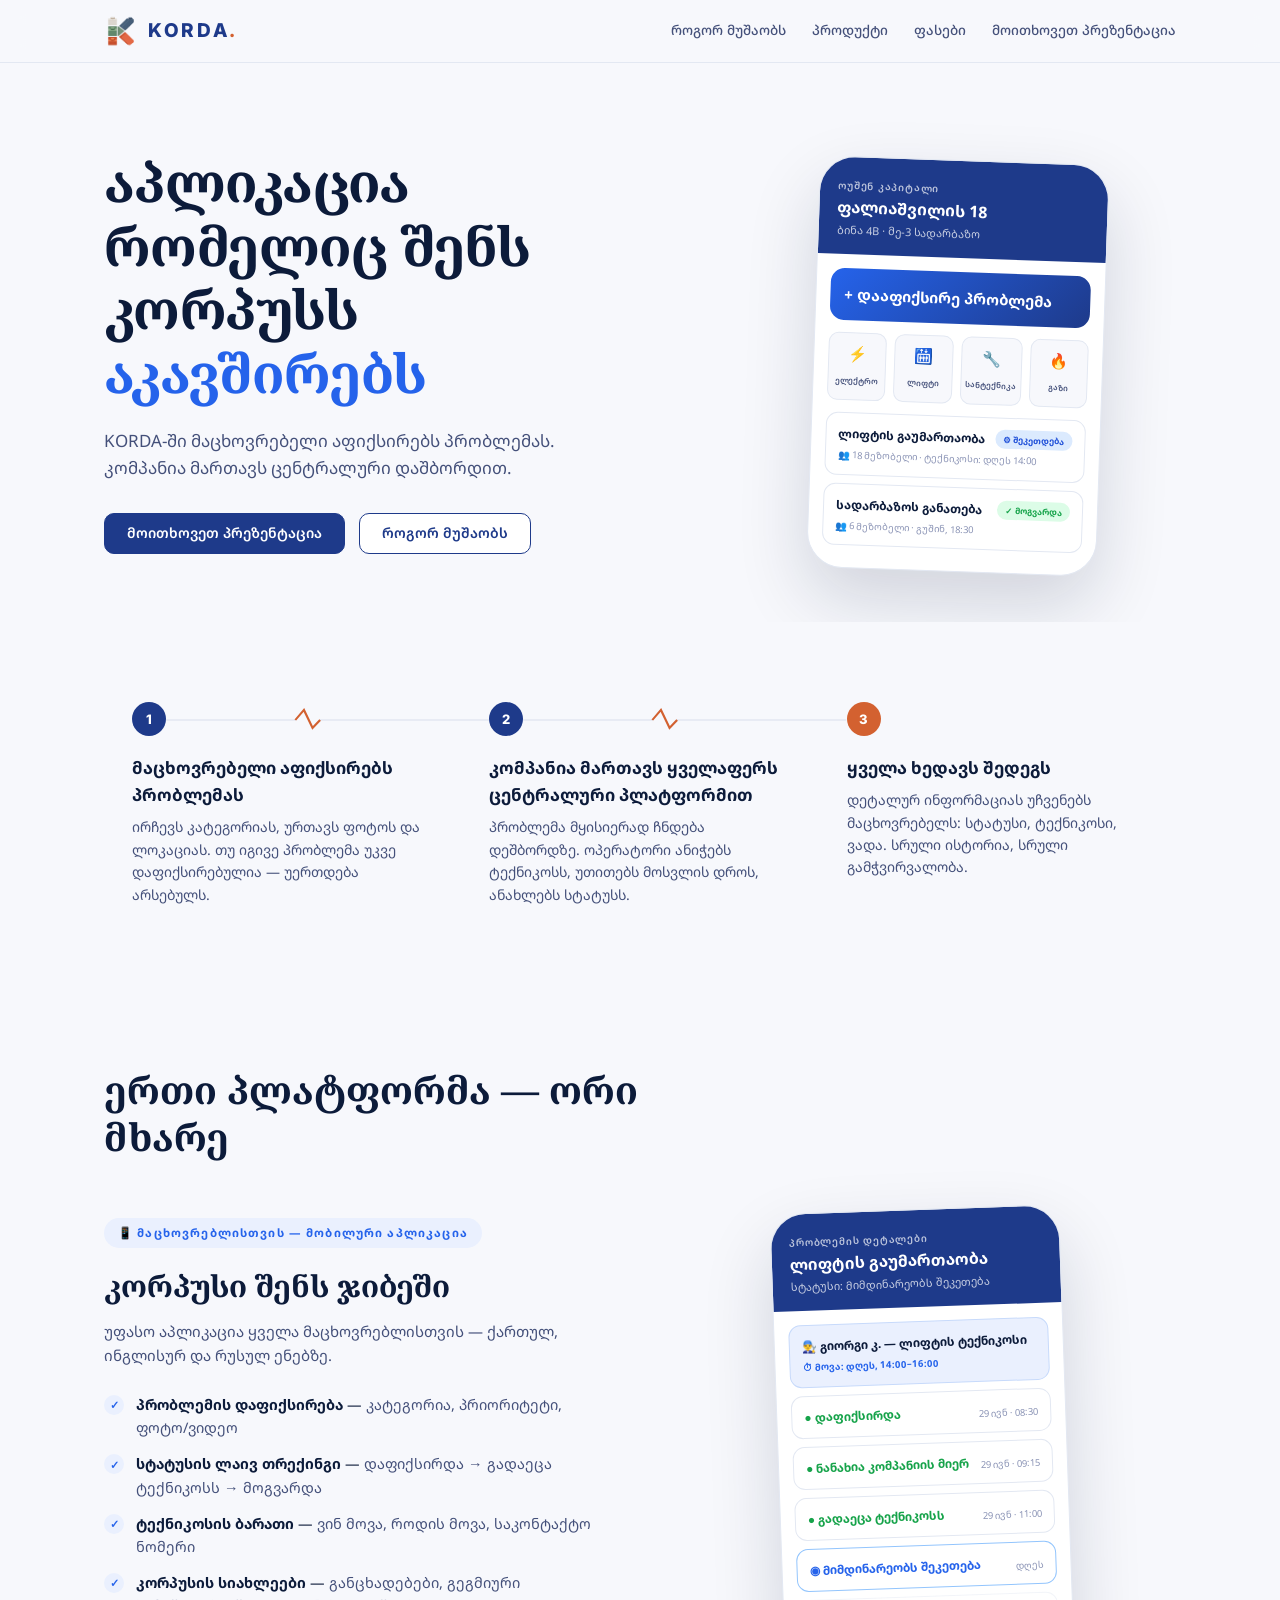
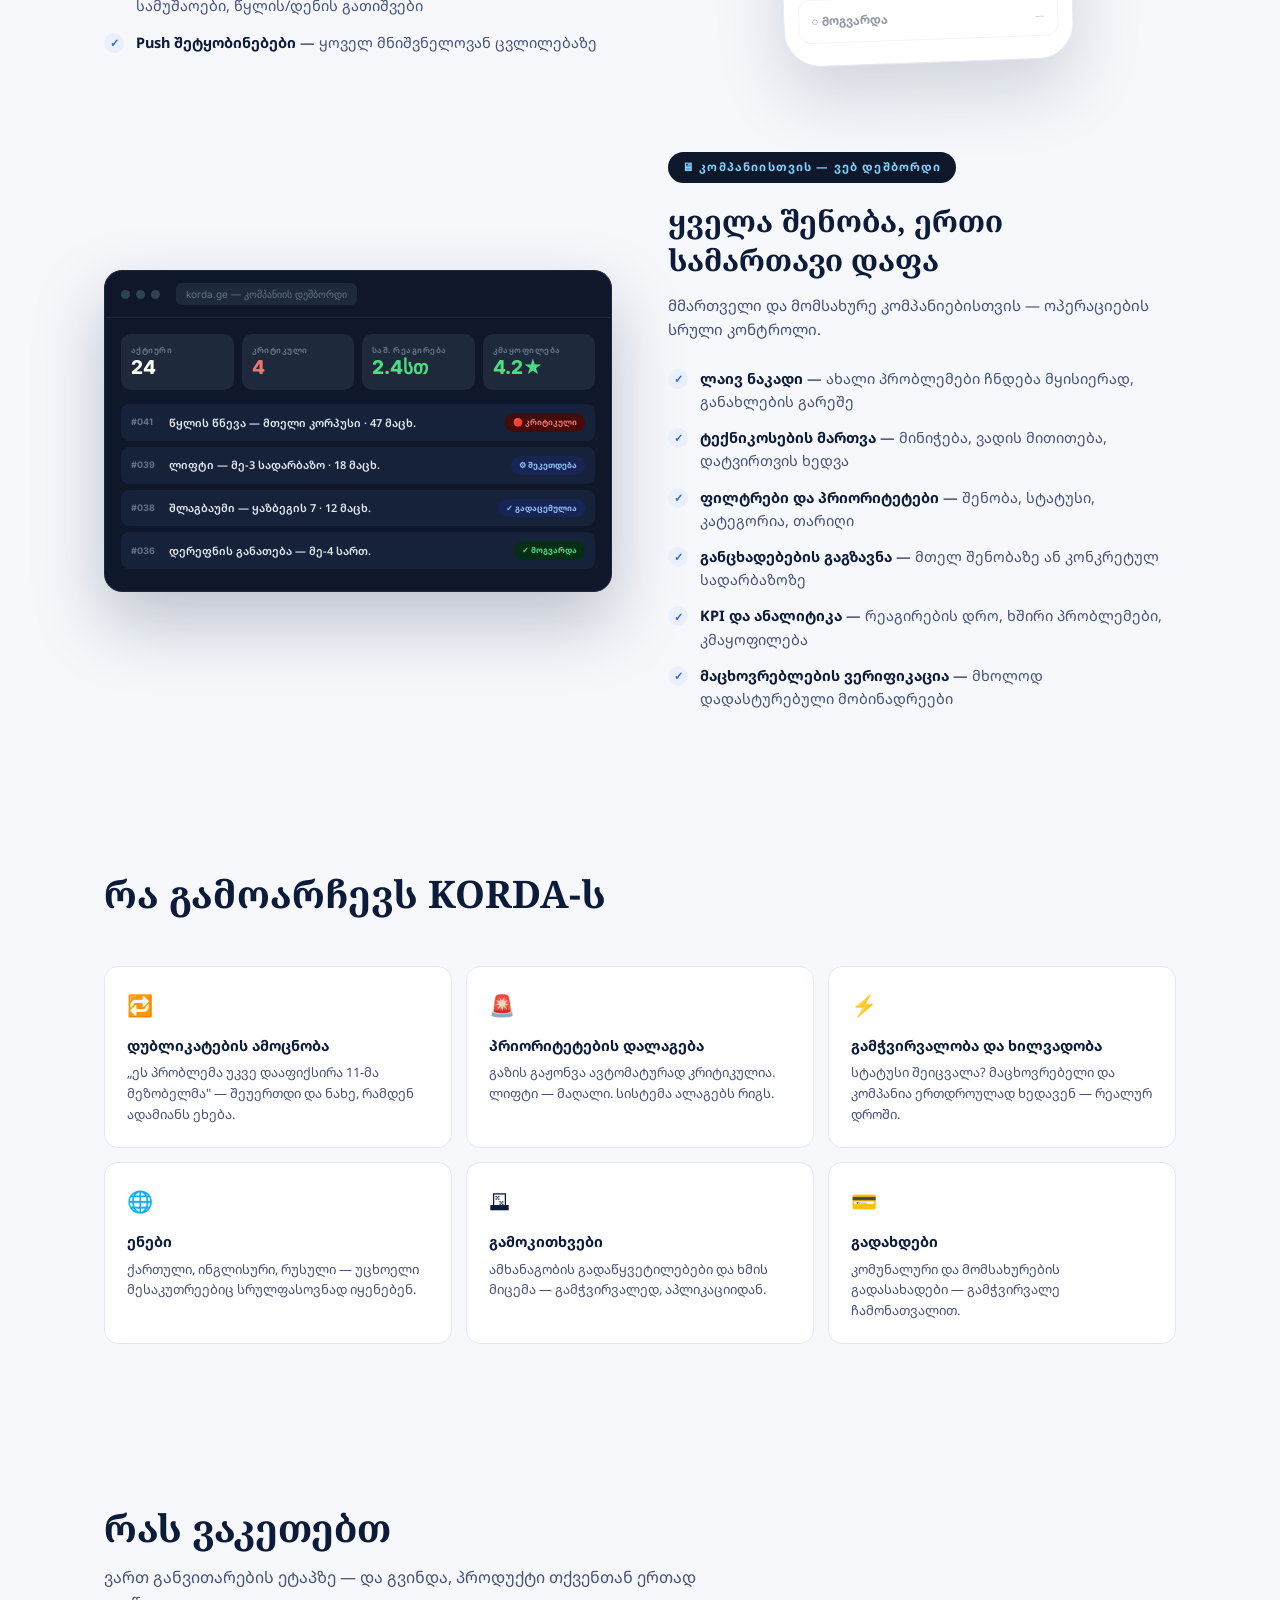
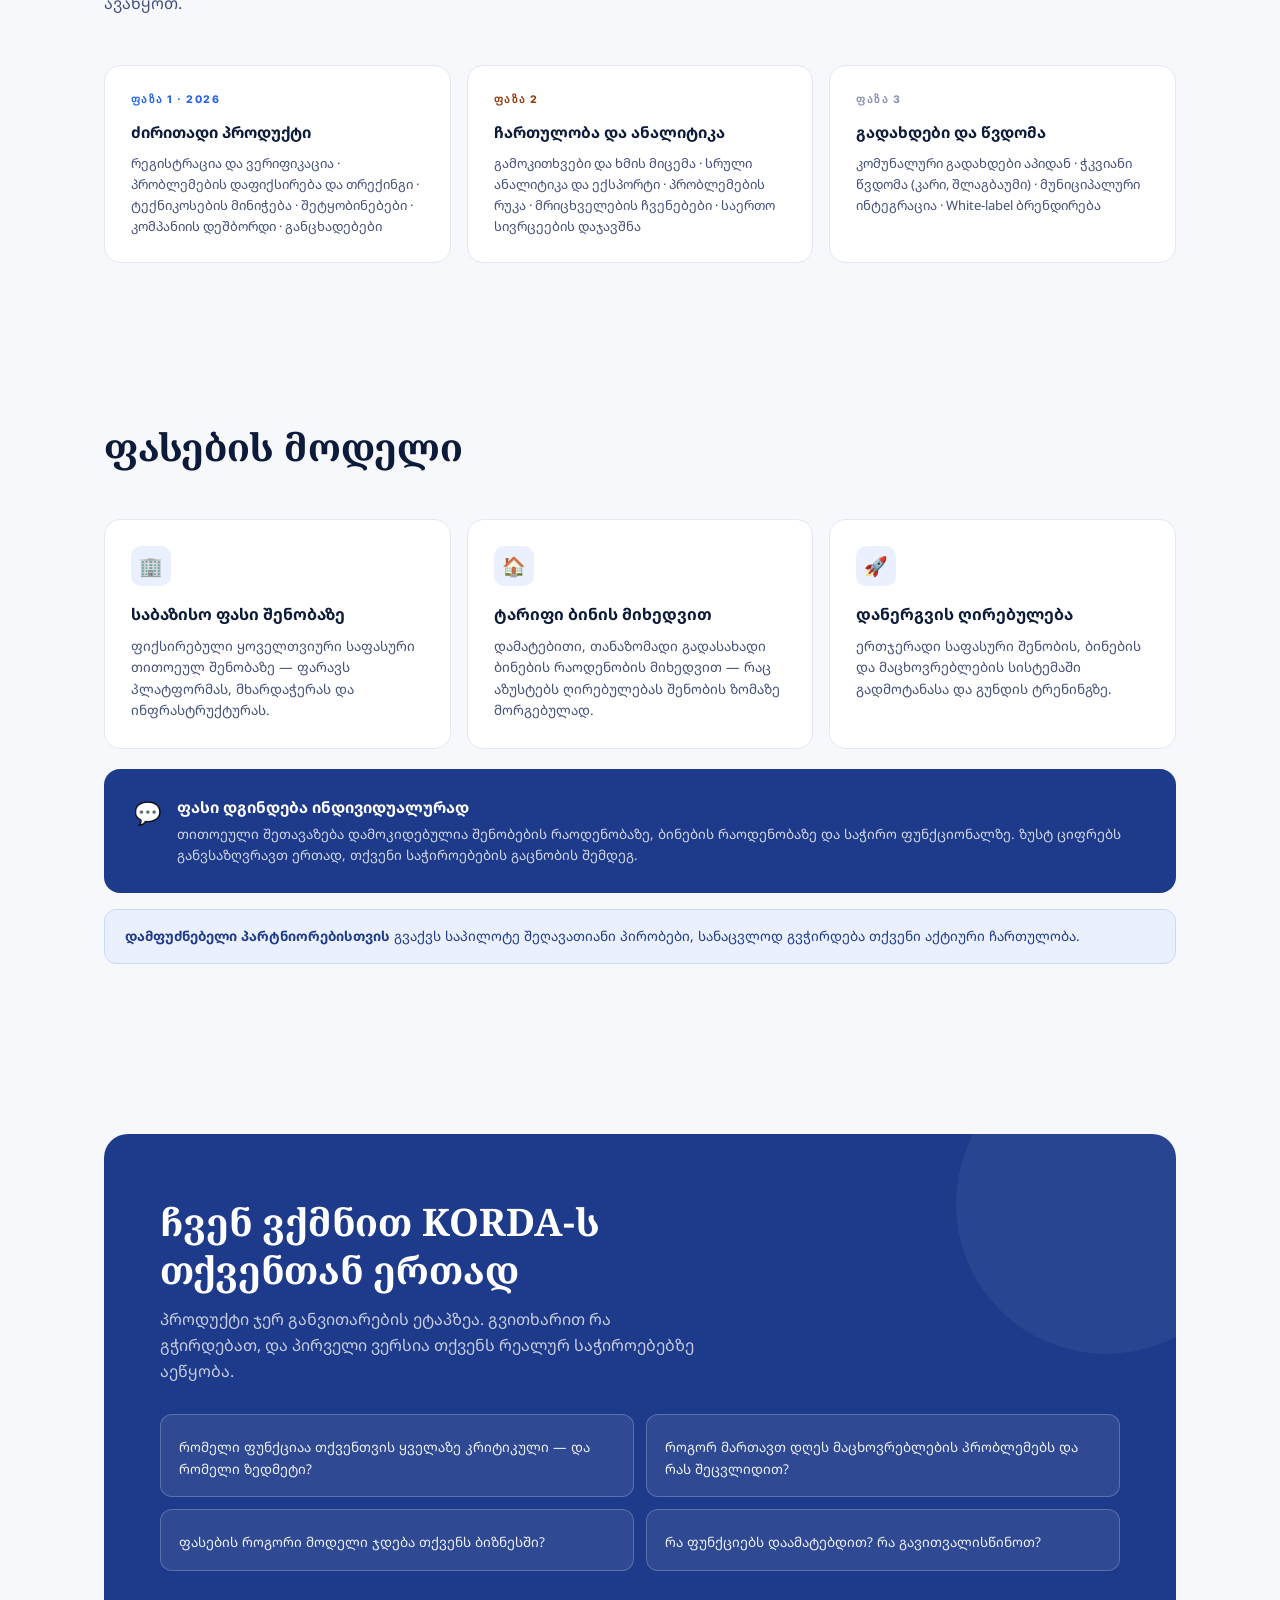
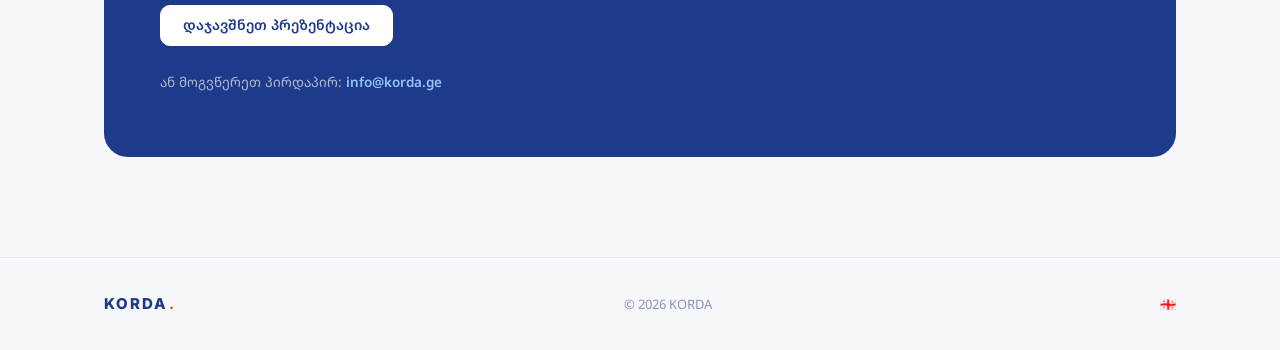
==== index.html @ 8b589dd2 "content updates" ====
<!DOCTYPE html>
<html lang="ka">
<head>
<meta charset="UTF-8">
<meta name="viewport" content="width=device-width, initial-scale=1.0">
<title>KORDA</title>
<meta name="description" content="KORDA აკავშირებს მაცხოვრებლებს, შენობებს და მომსახურე კომპანიებს ერთ სისტემად. პრობლემის დაფიქსირებიდან მოგვარებამდე — გამჭვირვალედ.">
<link rel="preconnect" href="https://fonts.googleapis.com">
<link rel="preconnect" href="https://fonts.gstatic.com" crossorigin>
<link href="https://fonts.googleapis.com/css2?family=Noto+Serif+Georgian:wght@500;600;700&family=Noto+Sans+Georgian:wght@400;500;600;700&family=Inter:wght@500;600;700;800&display=swap" rel="stylesheet">
<link rel="icon" href="img/korda_logo2.png" type="image/png">
<link rel="stylesheet" href="style.css">
</head>
<body>

<nav>
  <div class="nav-inner">
    <a href="#" class="brand">
      <img src="img/korda_logo2.png" alt="KORDA logo" class="brand-logo">
      <span class="wordmark">KORDA<span class="dot">.</span></span>
    </a>
    <div class="nav-links">
      <a href="#how">როგორ მუშაობს</a>
      <a href="#product">პროდუქტი</a>
      <a href="#pricing">ფასები</a>
      <a href="#feedback">მოითხოვეთ პრეზენტაცია</a>
    </div>
  </div>
</nav>

<!-- ================= HERO ================= -->
<section class="hero">
  <div class="wrap">
    <div class="hero-grid">
      <div>
        <h1>აპლიკაცია რომელიც შენს კორპუსს <em>აკავშირებს</em></h1>
        <p class="hero-sub">KORDA-ში მაცხოვრებელი აფიქსირებს პრობლემას. კომპანია მართავს ცენტრალური დაშბორდით.</p>
        <div class="hero-ctas">
          <a href="#feedback" class="btn btn-primary">მოითხოვეთ პრეზენტაცია</a>
          <a href="#how" class="btn btn-secondary">როგორ მუშაობს</a>
        </div>
      </div>
      <div>
        <div class="phone" aria-label="KORDA აპლიკაციის ეკრანი">
          <div class="phone-head">
            <div class="ph-building">ოუშენ კაპიტალი</div>
            <div class="ph-title">ფალიაშვილის 18</div>
            <div class="ph-apt">ბინა 4B · მე-3 სადარბაზო</div>
          </div>
          <div class="phone-body">
            <div class="ph-cta">
              <div class="ph-cta-title">+ დააფიქსირე პრობლემა</div>
            </div>
            <div class="ph-cats">
              <div class="ph-cat"><span>⚡</span><small>ელექტრო</small></div>
              <div class="ph-cat"><span>🛗</span><small>ლიფტი</small></div>
              <div class="ph-cat"><span>🔧</span><small>სანტექნიკა</small></div>
              <div class="ph-cat"><span>🔥</span><small>გაზი</small></div>
            </div>
            <div class="ph-issue">
              <div class="ph-issue-top">
                <span class="ph-issue-name">ლიფტის გაუმართაობა</span>
                <span class="ph-pill pill-blue">⚙ შეკეთდება</span>
              </div>
              <div class="ph-issue-meta">👥 18 მეზობელი · ტექნიკოსი: დღეს 14:00</div>
            </div>
            <div class="ph-issue">
              <div class="ph-issue-top">
                <span class="ph-issue-name">სადარბაზოს განათება</span>
                <span class="ph-pill pill-green">✓ მოგვარდა</span>
              </div>
              <div class="ph-issue-meta">👥 6 მეზობელი · გუშინ, 18:30</div>
            </div>
          </div>
        </div>
      </div>
    </div>
  </div>
  <!-- <svg class="hero-chord" viewBox="0 0 1440 60" preserveAspectRatio="none" aria-hidden="true">
    <path d="M0,40 H520 l12,-24 12,40 10,-16 H1440" />
    <path class="blip" d="M520,40 l12,-24 12,40 10,-16" />
  </svg> -->
</section>

<!-- ================= PROBLEM ================= -->
<!-- <section class="problem">
  <div class="wrap">
    <div class="sec-head reveal">
      <h2>პრობლემა</h2>
    </div>
    <div class="prob-grid">
      <div class="prob-card reveal">
        <span class="prob-icon">💬</span>
        <div class="prob-title">ქაოტური ჯგუფური ჩატები</div>
        <p class="prob-text">200 შეტყობინება ლიფტზე, მილოცვები, რეკლამა — და მნიშვნელოვანი ინფორმაცია იკარგება ხმაურში.</p>
      </div>
      <div class="prob-card reveal">
        <span class="prob-icon">❓</span>
        <div class="prob-title">გაურკვევლობა</div>
        <p class="prob-text">„ვინ არის პასუხისმგებელი? როდის მოვა ტექნიკოსი? საერთოდ იცის ვინმემ ამ პრობლემის შესახებ?"</p>
      </div>
      <div class="prob-card reveal">
        <span class="prob-icon">📉</span>
        <div class="prob-title">ნდობის კარგვა</div>
        <p class="prob-text">გაურკვევლობა იწვევს დამატებით პრობლემებს, უკმაყოფილებას და კონფლიქტს.</p>
      </div>
    </div>
  </div>
</section> -->

<!-- ================= HOW IT WORKS ================= -->
<section class="how" id="how">
  <div class="wrap">
    <!-- <div class="sec-head reveal">
      <h2>როგორ მუშაობს</h2>
    </div> -->
    <div class="steps">
      <div class="step reveal">
        <div class="step-thread"><svg viewBox="0 0 300 24" preserveAspectRatio="none"><path d="M0,12 H120 l8,-10 8,18 7,-8 H300"/><path class="blip" d="M120,12 l8,-10 8,18 7,-8"/></svg></div>
        <div class="step-num">1</div>
        <div class="step-title">მაცხოვრებელი აფიქსირებს პრობლემას</div>
        <p class="step-text">ირჩევს კატეგორიას, ურთავს ფოტოს და ლოკაციას. თუ იგივე პრობლემა უკვე დაფიქსირებულია — უერთდება არსებულს.</p>
      </div>
      <div class="step reveal">
        <div class="step-thread"><svg viewBox="0 0 300 24" preserveAspectRatio="none"><path d="M0,12 H120 l8,-10 8,18 7,-8 H300"/><path class="blip" d="M120,12 l8,-10 8,18 7,-8"/></svg></div>
        <div class="step-num">2</div>
        <div class="step-title">კომპანია მართავს ყველაფერს ცენტრალური პლატფორმით</div>
        <p class="step-text">პრობლემა მყისიერად ჩნდება დეშბორდზე. ოპერატორი ანიჭებს ტექნიკოსს, უთითებს მოსვლის დროს, ანახლებს სტატუსს.</p>
      </div>
      <div class="step reveal">
        <div class="step-num">3</div>
        <div class="step-title">ყველა ხედავს შედეგს</div>
        <p class="step-text">დეტალურ ინფორმაციას უჩვენებს მაცხოვრებელს: სტატუსი, ტექნიკოსი, ვადა. სრული ისტორია, სრული გამჭვირვალობა.</p>
      </div>
    </div>
  </div>
</section>

<!-- ================= PRODUCT: TWO SIDES ================= -->
<section class="product" id="product">
  <div class="wrap">
    <div class="sec-head reveal">
      <h2>ერთი პლატფორმა — ორი მხარე</h2>
    </div>

    <div class="side">
      <div class="reveal">
        <span class="side-tag tag-res">📱 მაცხოვრებლისთვის — მობილური აპლიკაცია</span>
        <h3>კორპუსი შენს ჯიბეში</h3>
        <p class="side-sub">უფასო აპლიკაცია ყველა მაცხოვრებლისთვის — ქართულ, ინგლისურ და რუსულ ენებზე.</p>
        <ul class="feat-list">
          <li><span class="tick">✓</span><span><b>პრობლემის დაფიქსირება</b> — <span class="desc">კატეგორია, პრიორიტეტი, ფოტო/ვიდეო</span></span></li>
          <li><span class="tick">✓</span><span><b>სტატუსის ლაივ თრექინგი</b> — <span class="desc">დაფიქსირდა → გადაეცა ტექნიკოსს → მოგვარდა</span></span></li>
          <li><span class="tick">✓</span><span><b>ტექნიკოსის ბარათი</b> — <span class="desc">ვინ მოვა, როდის მოვა, საკონტაქტო ნომერი</span></span></li>
          <li><span class="tick">✓</span><span><b>კორპუსის სიახლეები</b> — <span class="desc">განცხადებები, გეგმიური სამუშაოები, წყლის/დენის გათიშვები</span></span></li>
          <li><span class="tick">✓</span><span><b>Push შეტყობინებები</b> — <span class="desc">ყოველ მნიშვნელოვან ცვლილებაზე</span></span></li>
        </ul>
      </div>
      <div class="side-visual reveal">
        <div class="phone" style="transform:rotate(-2deg)">
          <div class="phone-head">
            <div class="ph-building">პრობლემის დეტალები</div>
            <div class="ph-title">ლიფტის გაუმართაობა</div>
            <div class="ph-apt">სტატუსი: მიმდინარეობს შეკეთება</div>
          </div>
          <div class="phone-body">
            <div class="ph-issue" style="background:var(--electric-soft);border-color:#C7DAFB">
              <div class="ph-issue-top">
                <span class="ph-issue-name">👨‍🔧 გიორგი კ. — ლიფტის ტექნიკოსი</span>
              </div>
              <div class="ph-issue-meta" style="color:var(--electric);font-weight:700">⏱ მოვა: დღეს, 14:00–16:00</div>
            </div>
            <div class="ph-issue"><div class="ph-issue-top"><span class="ph-issue-name" style="color:var(--success)">● დაფიქსირდა</span><span class="ph-issue-meta">29 ივნ · 08:30</span></div></div>
            <div class="ph-issue"><div class="ph-issue-top"><span class="ph-issue-name" style="color:var(--success)">● ნანახია კომპანიის მიერ</span><span class="ph-issue-meta">29 ივნ · 09:15</span></div></div>
            <div class="ph-issue"><div class="ph-issue-top"><span class="ph-issue-name" style="color:var(--success)">● გადაეცა ტექნიკოსს</span><span class="ph-issue-meta">29 ივნ · 11:00</span></div></div>
            <div class="ph-issue" style="border-color:#93C5FD"><div class="ph-issue-top"><span class="ph-issue-name" style="color:var(--electric)">◉ მიმდინარეობს შეკეთება</span><span class="ph-issue-meta">დღეს</span></div></div>
            <div class="ph-issue" style="opacity:.45"><div class="ph-issue-top"><span class="ph-issue-name">○ მოგვარდა</span><span class="ph-issue-meta">—</span></div></div>
          </div>
        </div>
      </div>
    </div>

    <div class="side rev">
      <div class="side-visual reveal">
        <div class="dash" aria-label="კომპანიის დეშბორდის ეკრანი">
          <div class="dash-bar">
            <span class="dash-dot"></span><span class="dash-dot"></span><span class="dash-dot"></span>
            <span class="dash-url">korda.ge — კომპანიის დეშბორდი</span>
          </div>
          <div class="dash-body">
            <div class="kpis">
              <div class="kpi"><div class="kpi-l">აქტიური</div><div class="kpi-v">24</div></div>
              <div class="kpi"><div class="kpi-l">კრიტიკული</div><div class="kpi-v red">4</div></div>
              <div class="kpi"><div class="kpi-l">საშ. რეაგირება</div><div class="kpi-v grn">2.4სთ</div></div>
              <div class="kpi"><div class="kpi-l">კმაყოფილება</div><div class="kpi-v grn">4.2★</div></div>
            </div>
            <div class="dash-row"><span class="dash-id">#041</span><span class="dash-name">წყლის წნევა — მთელი კორპუსი · 47 მაცხ.</span><span class="dash-pill dp-red">🔴 კრიტიკული</span></div>
            <div class="dash-row"><span class="dash-id">#039</span><span class="dash-name">ლიფტი — მე-3 სადარბაზო · 18 მაცხ.</span><span class="dash-pill dp-blue">⚙ შეკეთდება</span></div>
            <div class="dash-row"><span class="dash-id">#038</span><span class="dash-name">შლაგბაუმი — ყაზბეგის 7 · 12 მაცხ.</span><span class="dash-pill dp-blue">✓ გადაცემულია</span></div>
            <div class="dash-row"><span class="dash-id">#036</span><span class="dash-name">დერეფნის განათება — მე-4 სართ.</span><span class="dash-pill dp-grn">✓ მოგვარდა</span></div>
          </div>
        </div>
      </div>
      <div class="reveal">
        <span class="side-tag tag-com">🖥 კომპანიისთვის — ვებ დეშბორდი</span>
        <h3>ყველა შენობა, ერთი სამართავი დაფა</h3>
        <p class="side-sub">მმართველი და მომსახურე კომპანიებისთვის — ოპერაციების სრული კონტროლი.</p>
        <ul class="feat-list">
          <li><span class="tick">✓</span><span><b>ლაივ ნაკადი</b> — <span class="desc">ახალი პრობლემები ჩნდება მყისიერად, განახლების გარეშე</span></span></li>
          <li><span class="tick">✓</span><span><b>ტექნიკოსების მართვა</b> — <span class="desc">მინიჭება, ვადის მითითება, დატვირთვის ხედვა</span></span></li>
          <li><span class="tick">✓</span><span><b>ფილტრები და პრიორიტეტები</b> — <span class="desc">შენობა, სტატუსი, კატეგორია, თარიღი</span></span></li>
          <li><span class="tick">✓</span><span><b>განცხადებების გაგზავნა</b> — <span class="desc">მთელ შენობაზე ან კონკრეტულ სადარბაზოზე</span></span></li>
          <li><span class="tick">✓</span><span><b>KPI და ანალიტიკა</b> — <span class="desc">რეაგირების დრო, ხშირი პრობლემები, კმაყოფილება</span></span></li>
          <li><span class="tick">✓</span><span><b>მაცხოვრებლების ვერიფიკაცია</b> — <span class="desc">მხოლოდ დადასტურებული მობინადრეები</span></span></li>
        </ul>
      </div>
    </div>
  </div>
</section>

<!-- ================= SMART FEATURES ================= -->
<section class="smart">
  <div class="wrap">
    <div class="sec-head reveal">
      <h2>რა გამოარჩევს KORDA-ს</h2>
    </div>
    <div class="smart-grid">
      <div class="smart-card reveal"><span class="ic">🔁</span><b>დუბლიკატების ამოცნობა</b><p>„ეს პრობლემა უკვე დააფიქსირა 11-მა მეზობელმა" — შეუერთდი და ნახე, რამდენ ადამიანს ეხება.</p></div>
      <div class="smart-card reveal"><span class="ic">🚨</span><b>პრიორიტეტების დალაგება</b><p>გაზის გაჟონვა ავტომატურად კრიტიკულია. ლიფტი — მაღალი. სისტემა ალაგებს რიგს.</p></div>
      <div class="smart-card reveal"><span class="ic">⚡</span><b>გამჭვირვალობა და ხილვადობა</b><p>სტატუსი შეიცვალა? მაცხოვრებელი და კომპანია ერთდროულად ხედავენ — რეალურ დროში.</p></div>
      <div class="smart-card reveal"><span class="ic">🌐</span><b>ენები</b><p>ქართული, ინგლისური, რუსული — უცხოელი მესაკუთრეებიც სრულფასოვნად იყენებენ.</p></div>
      <div class="smart-card reveal"><span class="ic">🗳</span><b>გამოკითხვები</b><p>ამხანაგობის გადაწყვეტილებები და ხმის მიცემა — გამჭვირვალედ, აპლიკაციიდან.</p></div>
      <div class="smart-card reveal"><span class="ic">💳</span><b>გადახდები</b><p>კომუნალური და მომსახურების გადასახადები — გამჭვირვალე ჩამონათვალით.</p></div>
    </div>
  </div>
</section>

<!-- ================= ROADMAP ================= -->
<section class="road">
  <div class="wrap">
    <div class="sec-head reveal">
      <h2>რას ვაკეთებთ</h2>
      <p class="sec-sub">ვართ განვითარების ეტაპზე — და გვინდა, პროდუქტი თქვენთან ერთად ავაწყოთ.</p>
    </div>
    <div class="road-grid">
      <div class="road-card reveal">
        <div class="road-phase rp-1">ფაზა 1 · 2026</div>
        <b>ძირითადი პროდუქტი</b>
        <p>რეგისტრაცია და ვერიფიკაცია · პრობლემების დაფიქსირება და თრექინგი · ტექნიკოსების მინიჭება · შეტყობინებები · კომპანიის დეშბორდი · განცხადებები</p>
      </div>
      <div class="road-card reveal">
        <div class="road-phase rp-2">ფაზა 2</div>
        <b>ჩართულობა და ანალიტიკა</b>
        <p>გამოკითხვები და ხმის მიცემა · სრული ანალიტიკა და ექსპორტი · პრობლემების რუკა · მრიცხველების ჩვენებები · საერთო სივრცეების დაჯავშნა</p>
      </div>
      <div class="road-card reveal">
        <div class="road-phase rp-3">ფაზა 3</div>
        <b>გადახდები და წვდომა</b>
        <p>კომუნალური გადახდები აპიდან · ჭკვიანი წვდომა (კარი, შლაგბაუმი) · მუნიციპალური ინტეგრაცია · White-label ბრენდირება</p>
      </div>
    </div>
  </div>
</section>

<!-- ================= PRICING (model, not numbers) ================= -->
<section class="pricing" id="pricing">
  <div class="wrap">
    <div class="sec-head reveal">
      <h2>ფასების მოდელი</h2>
    </div>

    <div class="price-model-grid">
      <div class="price-model-card reveal">
        <div class="price-model-icon">🏢</div>
        <b>საბაზისო ფასი შენობაზე</b>
        <p>ფიქსირებული ყოველთვიური საფასური თითოეულ შენობაზე — ფარავს პლატფორმას, მხარდაჭერას და ინფრასტრუქტურას.</p>
      </div>
      <div class="price-model-card reveal">
        <div class="price-model-icon">🏠</div>
        <b>ტარიფი ბინის მიხედვით</b>
        <p>დამატებითი, თანაზომადი გადასახადი ბინების რაოდენობის მიხედვით — რაც აზუსტებს ღირებულებას შენობის ზომაზე მორგებულად.</p>
      </div>
      <div class="price-model-card reveal">
        <div class="price-model-icon">🚀</div>
        <b>დანერგვის ღირებულება</b>
        <p>ერთჯერადი საფასური შენობის, ბინების და მაცხოვრებლების სისტემაში გადმოტანასა და გუნდის ტრენინგზე.</p>
      </div>
    </div>

    <div class="price-individual reveal">
      <span class="ic">💬</span>
      <div>
        <b>ფასი დგინდება ინდივიდუალურად</b>
        <p>თითოეული შეთავაზება დამოკიდებულია შენობების რაოდენობაზე, ბინების რაოდენობაზე და საჭირო ფუნქციონალზე. ზუსტ ციფრებს განვსაზღვრავთ ერთად, თქვენი საჭიროებების გაცნობის შემდეგ.</p>
      </div>
    </div>

    <div class="pilot-note reveal">
      <span><b>დამფუძნებელი პარტნიორებისთვის</b> გვაქვს საპილოტე შეღავათიანი პირობები, სანაცვლოდ გვჭირდება თქვენი აქტიური ჩართულობა.</span>
    </div>
  </div>
</section>

<!-- ================= FEEDBACK CTA ================= -->
<section class="feedback" id="feedback">
  <div class="wrap">
    <div class="fb-card reveal">
      <h2>ჩვენ ვქმნით KORDA-ს თქვენთან ერთად</h2>
      <p class="sec-sub">პროდუქტი ჯერ განვითარების ეტაპზეა. გვითხარით რა გჭირდებათ, და პირველი ვერსია თქვენს რეალურ საჭიროებებზე აეწყობა.</p>
      <div class="fb-qs">
        <div class="fb-q"><b></b>რომელი ფუნქციაა თქვენთვის ყველაზე კრიტიკული — და რომელი ზედმეტი?</div>
        <div class="fb-q"><b></b>როგორ მართავთ დღეს მაცხოვრებლების პრობლემებს და რას შეცვლიდით?</div>
        <div class="fb-q"><b></b>ფასების როგორი მოდელი ჯდება თქვენს ბიზნესში?</div>
        <div class="fb-q"><b></b>რა ფუნქციებს დაამატებდით? რა გავითვალისწინოთ? </div>
      </div>
      <a class="btn btn-ondark" href="mailto:info@korda.ge?subject=KORDA%20—%20პრეზენტაციის%20მოთხოვნა&body=გამარჯობა,%0A%0Aგვაინტერესებს%20KORDA-ს%20პრეზენტაცია.%0A%0Aკომპანია:%20%0Aშენობების%20რაოდენობა:%20%0Aსაკონტაქტო%20პირი:%20">დაჯავშნეთ პრეზენტაცია</a>
      <!-- <div class="fb-contact">ან მოგვწერეთ პირდაპირ: <a href="mailto:info@korda.ge">info@korda.ge</a> · <a href="tel:+995500000000">+995 5XX XX XX XX</a></div> -->
      <div class="fb-contact">ან მოგვწერეთ პირდაპირ: <a href="mailto:info@korda.ge">info@korda.ge</a></div>
    </div>
  </div>
</section>

<footer>
  <div class="wrap foot-inner">
    <span class="wordmark" style="font-size:15px">KORDA<span class="dot">.</span></span>
    <span>© 2026 KORDA</span>
    <span class="foot-geo">🇬🇪</span>
  </div>
</footer>

<script src="script.js"></script>
</body>
</html>
---- style.css ----
:root{
  --paper:#F7F8FC;
  --card:#FFFFFF;
  --ink:#0C1B3A;
  --ink-2:#44507A;
  --ink-3:#8A93B5;
  --line:#E3E8F2;
  --korda:#1E3A8A;
  --electric:#2563EB;
  --electric-soft:#EAF0FE;
  --pulse:#d36130;
  --success:#16A34A;
  --warning:#F59E0B;
  --dark:#0F172A;
  --serif:'Noto Serif Georgian', serif;
  --sans:'Noto Sans Georgian', sans-serif;
  --latin:'Inter', sans-serif;
}
*{margin:0;padding:0;box-sizing:border-box}
html{scroll-behavior:smooth}
body{font-family:var(--sans);background:var(--paper);color:var(--ink);line-height:1.6;-webkit-font-smoothing:antialiased}
::selection{background:var(--electric);color:#fff}
img{max-width:100%}
a{color:inherit;text-decoration:none}

.wrap{max-width:1120px;margin:0 auto;padding:0 24px}
section{position:relative}

/* ---------- Nav ---------- */
nav{position:fixed;top:0;left:0;right:0;z-index:100;background:rgba(247,248,252,.85);backdrop-filter:blur(12px);border-bottom:1px solid var(--line)}
.nav-inner{max-width:1120px;margin:0 auto;padding:14px 24px;display:flex;align-items:center;justify-content:space-between}
.brand{display:flex;align-items:center;gap:10px}
.brand-logo{width:34px;height:auto;display:block}
.wordmark{font-family:var(--latin);font-weight:800;font-size:19px;letter-spacing:.14em;color:var(--korda)}
.wordmark .dot{color:var(--pulse)}
.nav-links{display:flex;gap:26px;align-items:center}
.nav-links a{font-size:13.5px;font-weight:500;color:var(--ink-2);transition:color .15s}
.nav-links a:hover{color:var(--korda)}

/* ---------- Buttons: ONE consistent system ---------- */
.btn{display:inline-flex;align-items:center;gap:8px;font-family:var(--sans);font-weight:600;font-size:14px;border-radius:10px;padding:11px 22px;cursor:pointer;transition:transform .15s, box-shadow .15s, background .15s, color .15s;line-height:1.2}
.btn:focus-visible{outline:3px solid var(--electric);outline-offset:2px}
.btn-primary{background:var(--korda);color:#fff;border:1.5px solid var(--korda)}
.btn-primary:hover{background:#16295E;transform:translateY(-1px);box-shadow:0 8px 24px rgba(30,58,138,.28)}
.btn-secondary{background:#fff;color:var(--korda);border:1.5px solid var(--korda)}
.btn-secondary:hover{background:var(--korda);color:#fff;transform:translateY(-1px)}
.btn-ondark{background:#fff;color:var(--korda);border:1.5px solid #fff}
.btn-ondark:hover{background:transparent;color:#fff;transform:translateY(-1px)}
.btn-small{padding:9px 16px;font-size:13px}
@media(max-width:760px){.nav-links a:not(.btn){display:none}}

/* ---------- Hero ---------- */
.hero{padding:150px 0 40px;overflow:hidden}
.hero-grid{display:grid;grid-template-columns:1.15fr .85fr;gap:48px;align-items:center}
@media(max-width:920px){.hero-grid{grid-template-columns:1fr}}
.eyebrow{font-family:var(--latin);font-size:11.5px;font-weight:700;letter-spacing:.22em;text-transform:uppercase;color:var(--electric);display:flex;align-items:center;gap:10px;margin-bottom:22px}
.eyebrow::before{content:"";width:28px;height:2px;background:var(--pulse);display:inline-block}
h1{font-family:var(--serif);font-weight:700;font-size:clamp(34px,4.6vw,54px);line-height:1.18;letter-spacing:-.01em;margin-bottom:22px}
h1 em{font-style:normal;color:var(--electric)}
.hero-sub{font-size:17px;color:var(--ink-2);max-width:520px;margin-bottom:32px}
.hero-ctas{display:flex;gap:14px;flex-wrap:wrap;margin-bottom:28px}
.hero-note{font-size:13px;color:var(--ink-3);display:flex;align-items:center;gap:8px}
.hero-note .live{width:8px;height:8px;border-radius:50%;background:var(--pulse);animation:beat 1.4s infinite}
@keyframes beat{0%,100%{transform:scale(1);opacity:1}50%{transform:scale(1.5);opacity:.5}}

.hero-chord{position:absolute;left:0;right:0;bottom:0;pointer-events:none}
.hero-chord path{fill:none;stroke:var(--korda);stroke-width:1.5;opacity:.25;stroke-dasharray:2000;stroke-dashoffset:2000;animation:draw 2.6s ease forwards .3s}
.hero-chord .blip{stroke:var(--pulse);opacity:.9}
@keyframes draw{to{stroke-dashoffset:0}}

/* ---------- Phone mockup ---------- */
.phone{width:290px;background:#fff;border-radius:36px;border:1px solid var(--line);box-shadow:0 30px 70px rgba(12,27,58,.16), 0 2px 0 rgba(255,255,255,.6) inset;overflow:hidden;margin:0 auto;transform:rotate(2deg)}
.phone.rotate-left{transform:rotate(-2deg)}
.phone-head{background:var(--korda);padding:20px 18px 16px;color:#fff}
.ph-building{font-size:10px;letter-spacing:.08em;text-transform:uppercase;opacity:.7;font-weight:600}
.ph-title{font-size:16px;font-weight:700;margin-top:2px}
.ph-apt{font-size:11px;opacity:.75}
.phone-body{padding:14px}
.ph-cta{background:linear-gradient(135deg,var(--electric),var(--korda));border-radius:14px;padding:14px;color:#fff;margin-bottom:12px}
.ph-cta-label{font-size:9px;letter-spacing:.1em;text-transform:uppercase;opacity:.8;font-weight:700}
.ph-cta-title{font-size:15px;font-weight:700}
.ph-cta-sub{font-size:10.5px;opacity:.75}
.ph-cats{display:grid;grid-template-columns:repeat(4,1fr);gap:8px;margin-bottom:12px}
.ph-cat{background:var(--paper);border:1px solid var(--line);border-radius:10px;padding:8px 4px;text-align:center}
.ph-cat span{display:block;font-size:15px}
.ph-cat small{font-size:8px;color:var(--ink-2);font-weight:600}
.ph-issue{border:1px solid var(--line);border-radius:12px;padding:11px 12px;margin-bottom:8px}
.ph-issue-top{display:flex;justify-content:space-between;align-items:center;gap:8px}
.ph-issue-name{font-size:12px;font-weight:700}
.ph-pill{font-size:8.5px;font-weight:700;padding:3px 8px;border-radius:99px;white-space:nowrap}
.pill-blue{background:#DBEAFE;color:#1D4ED8}
.pill-green{background:#DCFCE7;color:var(--success)}
.ph-issue-meta{font-size:9.5px;color:var(--ink-3);margin-top:4px}
.ph-issue.highlight{background:var(--electric-soft);border-color:#C7DAFB}
.ph-issue.highlight .ph-issue-meta{color:var(--electric);font-weight:700}
.ph-issue.border-blue{border-color:#93C5FD}
.ph-issue.muted{opacity:.45}

/* ---------- Sections common ---------- */
.sec-head{max-width:640px;margin-bottom:48px}

h2{font-family:var(--serif);font-weight:700;font-size:clamp(26px,3.2vw,38px);line-height:1.25;margin-bottom:14px}
.sec-sub{font-size:16px;color:var(--ink-2)}

/* ---------- Problem ---------- */
.problem{padding:70px 0}
.prob-grid{display:grid;grid-template-columns:repeat(3,1fr);gap:16px}
@media(max-width:860px){.prob-grid{grid-template-columns:1fr}}
.prob-card{background:var(--card);border:1px solid var(--line);border-radius:16px;padding:28px}
.prob-icon{font-size:26px;margin-bottom:14px;display:block}
.prob-title{font-weight:700;font-size:16.5px;margin-bottom:8px}
.prob-text{font-size:14px;color:var(--ink-2)}

/* ---------- How it works ---------- */
.how{padding:80px 0}
.steps{display:grid;grid-template-columns:repeat(3,1fr);gap:0;position:relative}
@media(max-width:860px){.steps{grid-template-columns:1fr;gap:28px}}
.step{padding:0 28px;position:relative}
.step-num{font-family:var(--latin);font-weight:800;font-size:13px;color:#fff;background:var(--korda);width:34px;height:34px;border-radius:50%;display:flex;align-items:center;justify-content:center;margin-bottom:18px;position:relative;z-index:2}
.step:nth-child(3) .step-num{background:var(--pulse)}
.step-title{font-weight:700;font-size:17px;margin-bottom:8px}
.step-text{font-size:14px;color:var(--ink-2)}
.step-thread{position:absolute;top:17px;left:62px;right:-28px;height:2px;z-index:1}
.step:last-child .step-thread{display:none}
.step-thread svg{width:100%;height:24px;overflow:visible;display:block;margin-top:-11px}
.step-thread path{fill:none;stroke:var(--line);stroke-width:1.5}
.step-thread .blip{stroke:var(--pulse);stroke-width:2}
@media(max-width:860px){.step-thread{display:none}}

/* ---------- Product (two sides) ---------- */
.product{padding:80px 0}
.side{display:grid;grid-template-columns:1fr 1fr;gap:56px;align-items:center;margin-bottom:90px}
.side:last-child{margin-bottom:0}
@media(max-width:920px){.side{grid-template-columns:1fr;gap:36px}.side.rev .side-visual{order:-1}}
.side-tag{display:inline-block;font-size:11.5px;font-weight:700;letter-spacing:.1em;text-transform:uppercase;padding:6px 14px;border-radius:99px;margin-bottom:18px}
.tag-res{background:var(--electric-soft);color:var(--electric)}
.tag-com{background:#0F172A;color:#7DD3FC}
h3{font-family:var(--serif);font-weight:700;font-size:clamp(23px,2.6vw,30px);line-height:1.3;margin-bottom:14px}
.side-sub{font-size:15px;color:var(--ink-2);margin-bottom:26px}
.feat-list{list-style:none;display:flex;flex-direction:column;gap:13px}
.feat-list li{display:flex;gap:12px;align-items:flex-start;font-size:14.5px}
.feat-list .tick{width:20px;height:20px;border-radius:50%;background:var(--electric-soft);color:var(--electric);display:flex;align-items:center;justify-content:center;font-size:11px;font-weight:800;flex-shrink:0;margin-top:2px}
.feat-list b{font-weight:700}
.feat-list span.desc{color:var(--ink-2)}

/* Dashboard mockup */
.dash{background:var(--dark);border-radius:18px;border:1px solid #1E293B;box-shadow:0 30px 70px rgba(12,27,58,.25);overflow:hidden;font-family:var(--sans)}
.dash-bar{display:flex;align-items:center;gap:6px;padding:12px 16px;border-bottom:1px solid #1E293B}
.dash-dot{width:9px;height:9px;border-radius:50%;background:#334155}
.dash-url{margin-left:10px;font-family:var(--latin);font-size:10px;color:#64748B;background:#1E293B;border-radius:6px;padding:3px 10px}
.dash-body{padding:16px}
.kpis{display:grid;grid-template-columns:repeat(4,1fr);gap:8px;margin-bottom:14px}
.kpi{background:#1E293B;border-radius:10px;padding:10px}
.kpi-l{font-size:8px;font-weight:700;letter-spacing:.06em;text-transform:uppercase;color:#64748B}
.kpi-v{font-family:var(--latin);font-size:19px;font-weight:800;color:#fff;line-height:1.2}
.kpi-v.red{color:#F87171}.kpi-v.grn{color:#4ADE80}
.dash-row{display:flex;align-items:center;gap:10px;padding:9px 10px;border-radius:8px;background:#16213A;margin-bottom:6px}
.dash-id{font-family:var(--latin);font-size:9px;font-weight:700;color:#64748B;width:28px}
.dash-name{flex:1;font-size:11px;font-weight:600;color:#E2E8F0;white-space:nowrap;overflow:hidden;text-overflow:ellipsis}
.dash-pill{font-size:8px;font-weight:700;padding:3px 8px;border-radius:99px;white-space:nowrap}
.dp-red{background:#450A0A;color:#F87171}.dp-blue{background:#172554;color:#93C5FD}.dp-grn{background:#052E16;color:#4ADE80}

/* ---------- Smart features ---------- */
.smart{padding:80px 0}
.smart-grid{display:grid;grid-template-columns:repeat(3,1fr);gap:14px}
@media(max-width:860px){.smart-grid{grid-template-columns:1fr 1fr}}
@media(max-width:560px){.smart-grid{grid-template-columns:1fr}}
.smart-card{background:var(--card);border:1px solid var(--line);border-radius:14px;padding:22px}
.smart-card .ic{font-size:21px;display:block;margin-bottom:12px}
.smart-card b{display:block;font-size:14.5px;margin-bottom:5px}
.smart-card p{font-size:13px;color:var(--ink-2)}
.smart-card .soon{display:inline-block;font-family:var(--latin);font-size:9px;font-weight:700;letter-spacing:.08em;color:#92400E;background:#FEF3C7;border-radius:99px;padding:2px 8px;margin-left:6px;vertical-align:2px}

/* ---------- Roadmap ---------- */
.road{padding:80px 0}
.road-grid{display:grid;grid-template-columns:repeat(3,1fr);gap:16px}
@media(max-width:860px){.road-grid{grid-template-columns:1fr}}
.road-card{border:1px solid var(--line);border-radius:16px;padding:26px;background:var(--card)}
.road-phase{font-family:var(--latin);font-size:10.5px;font-weight:800;letter-spacing:.14em;text-transform:uppercase;margin-bottom:12px}
.rp-1{color:var(--electric)}.rp-2{color:#92400E}.rp-3{color:var(--ink-3)}
.road-card b{display:block;font-size:15.5px;margin-bottom:8px}
.road-card p{font-size:13px;color:var(--ink-2)}

/* ---------- Pricing (model, no numbers) ---------- */
.pricing{padding:80px 0}
.price-model-grid{display:grid;grid-template-columns:repeat(3,1fr);gap:16px;margin-bottom:20px}
@media(max-width:860px){.price-model-grid{grid-template-columns:1fr}}
.price-model-card{background:var(--card);border:1px solid var(--line);border-radius:16px;padding:26px}
.price-model-icon{width:40px;height:40px;border-radius:10px;background:var(--electric-soft);display:flex;align-items:center;justify-content:center;font-size:19px;margin-bottom:16px}
.price-model-card b{display:block;font-size:16px;margin-bottom:8px}
.price-model-card p{font-size:13.5px;color:var(--ink-2)}
.price-individual{background:var(--korda);border-radius:16px;padding:26px 30px;color:#fff;display:flex;gap:16px;align-items:flex-start;margin-bottom:16px}
.price-individual .ic{font-size:22px;flex-shrink:0}
.price-individual b{display:block;font-size:15.5px;margin-bottom:4px}
.price-individual p{font-size:13.5px;color:rgba(255,255,255,.8)}
.pilot-note{background:var(--electric-soft);border:1px solid #C7DAFB;border-radius:12px;padding:16px 20px;font-size:13.5px;color:var(--korda);display:flex;gap:10px;align-items:flex-start}

/* ---------- Feedback CTA ---------- */
.feedback{padding:90px 0 100px}
.fb-card{background:var(--korda);border-radius:24px;padding:64px 56px;color:#fff;position:relative;overflow:hidden}
@media(max-width:760px){.fb-card{padding:40px 28px}}
.fb-card::after{content:"";position:absolute;right:-80px;top:-80px;width:300px;height:300px;border-radius:50%;background:rgba(255,255,255,.05)}
.fb-card h2{color:#fff;max-width:560px}
.fb-card .sec-sub{color:rgba(255,255,255,.75);max-width:540px;margin-bottom:30px}
.fb-qs{display:grid;grid-template-columns:repeat(2,1fr);gap:12px;margin-bottom:34px}
@media(max-width:760px){.fb-qs{grid-template-columns:1fr}}
.fb-q{background:rgba(255,255,255,.08);border:1px solid rgba(255,255,255,.22);border-radius:12px;padding:16px 18px;font-size:13.5px;color:rgba(255,255,255,.92)}
.fb-q b{display:block;font-family:var(--latin);font-size:10px;letter-spacing:.14em;text-transform:uppercase;color:#93C5FD;margin-bottom:6px}
.fb-contact{margin-top:26px;font-size:13.5px;color:rgba(255,255,255,.65)}
.fb-contact a{color:#93C5FD;font-weight:600}

/* ---------- Footer ---------- */
footer{border-top:1px solid var(--line);padding:34px 0;font-size:13px;color:var(--ink-3)}
.foot-inner{display:flex;justify-content:space-between;align-items:center;gap:16px;flex-wrap:wrap}
.foot-geo{display:flex;align-items:center;gap:7px}
.foot-brand{font-size:15px}

/* ---------- Reveal ---------- */
.reveal{opacity:0;transform:translateY(22px);transition:opacity .7s ease, transform .7s ease}
.reveal.in{opacity:1;transform:none}
@media(prefers-reduced-motion:reduce){
  .reveal{opacity:1;transform:none;transition:none}
  .hero-chord path{animation:none;stroke-dashoffset:0}
  .hero-note .live{animation:none}
  html{scroll-behavior:auto}
}
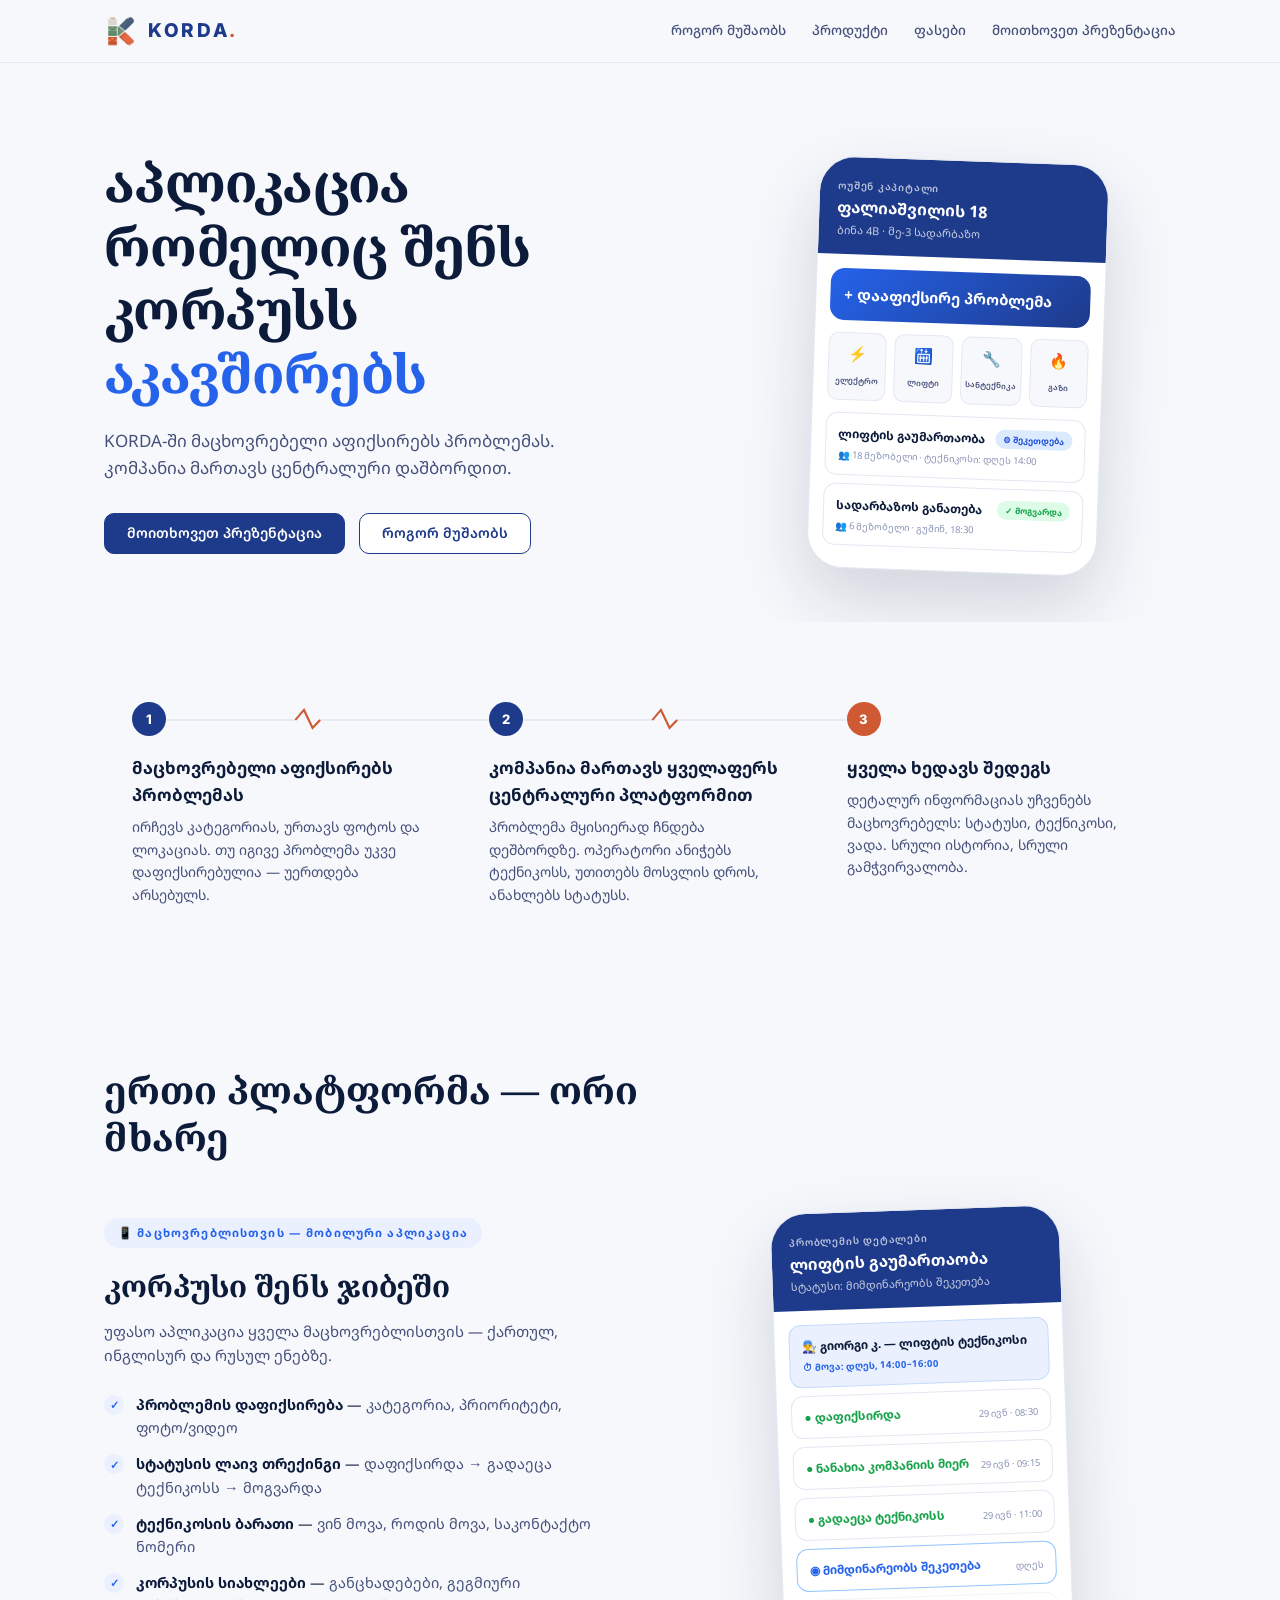
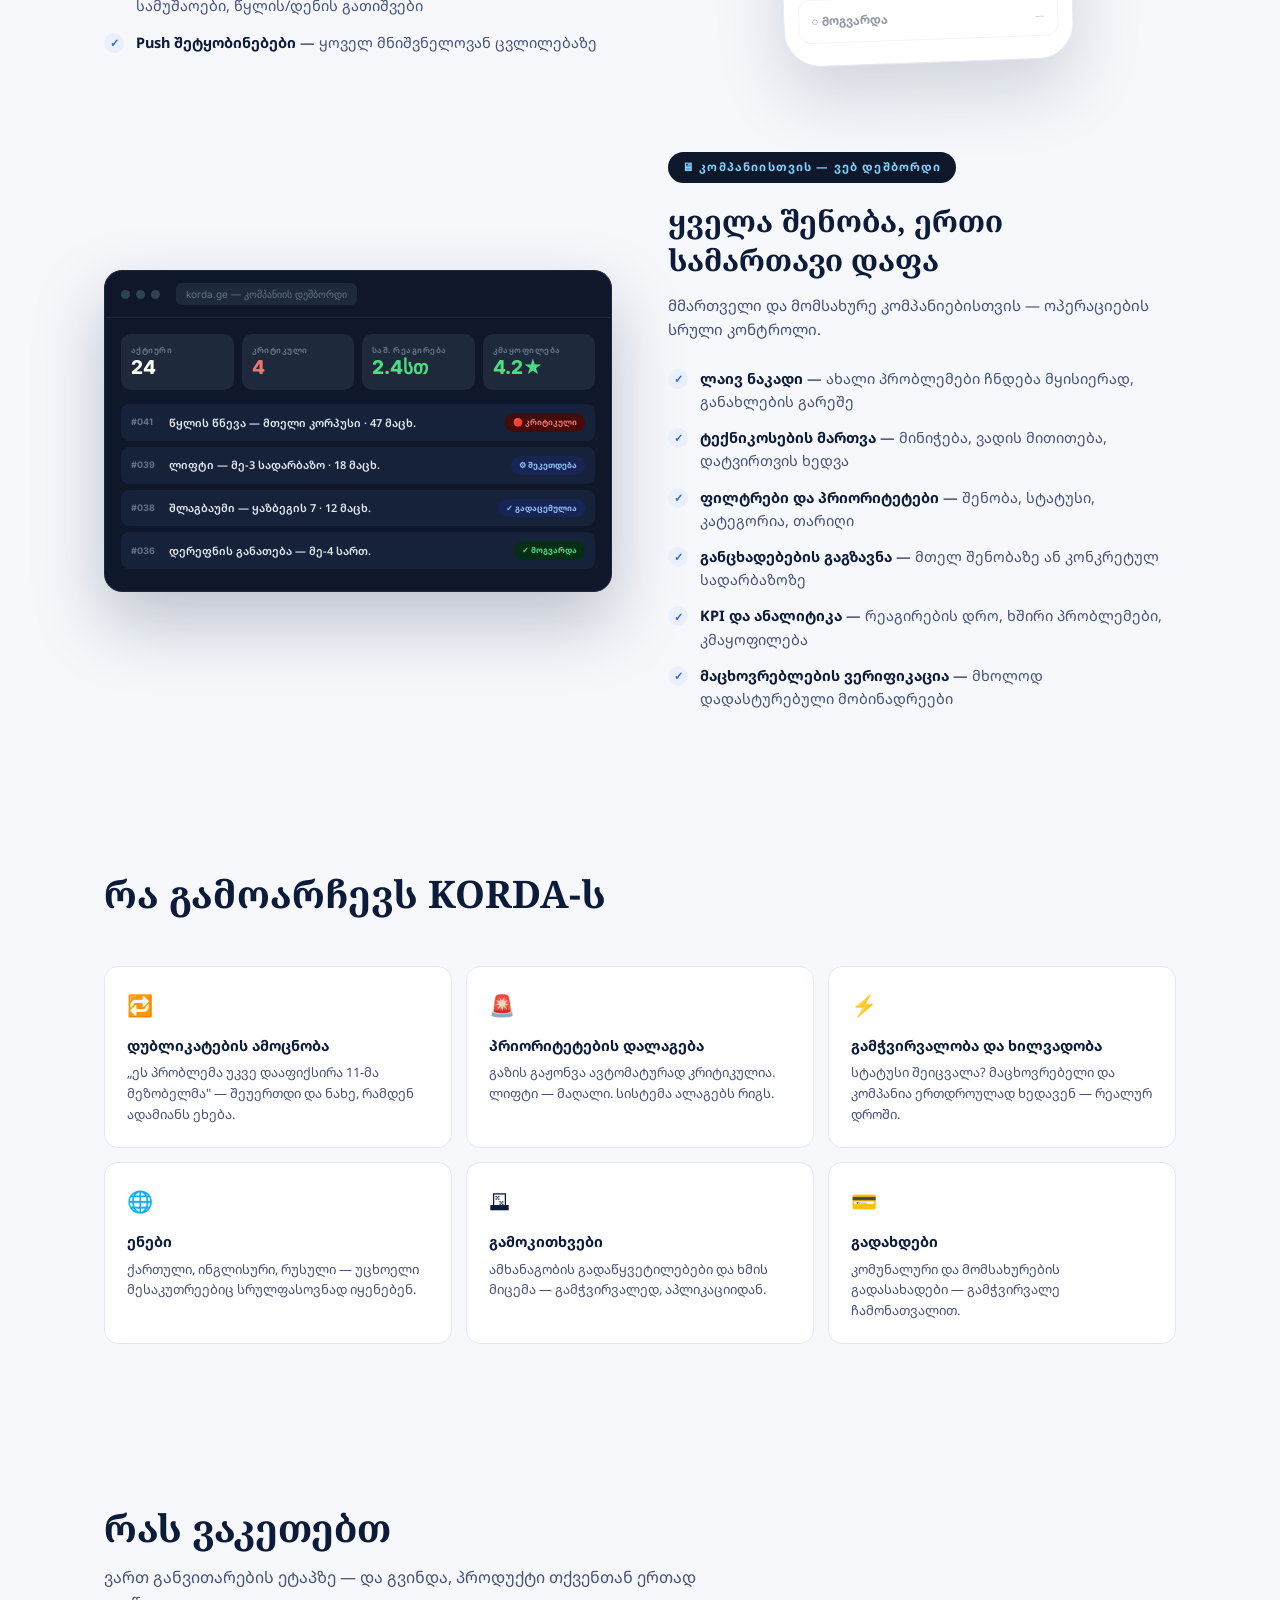
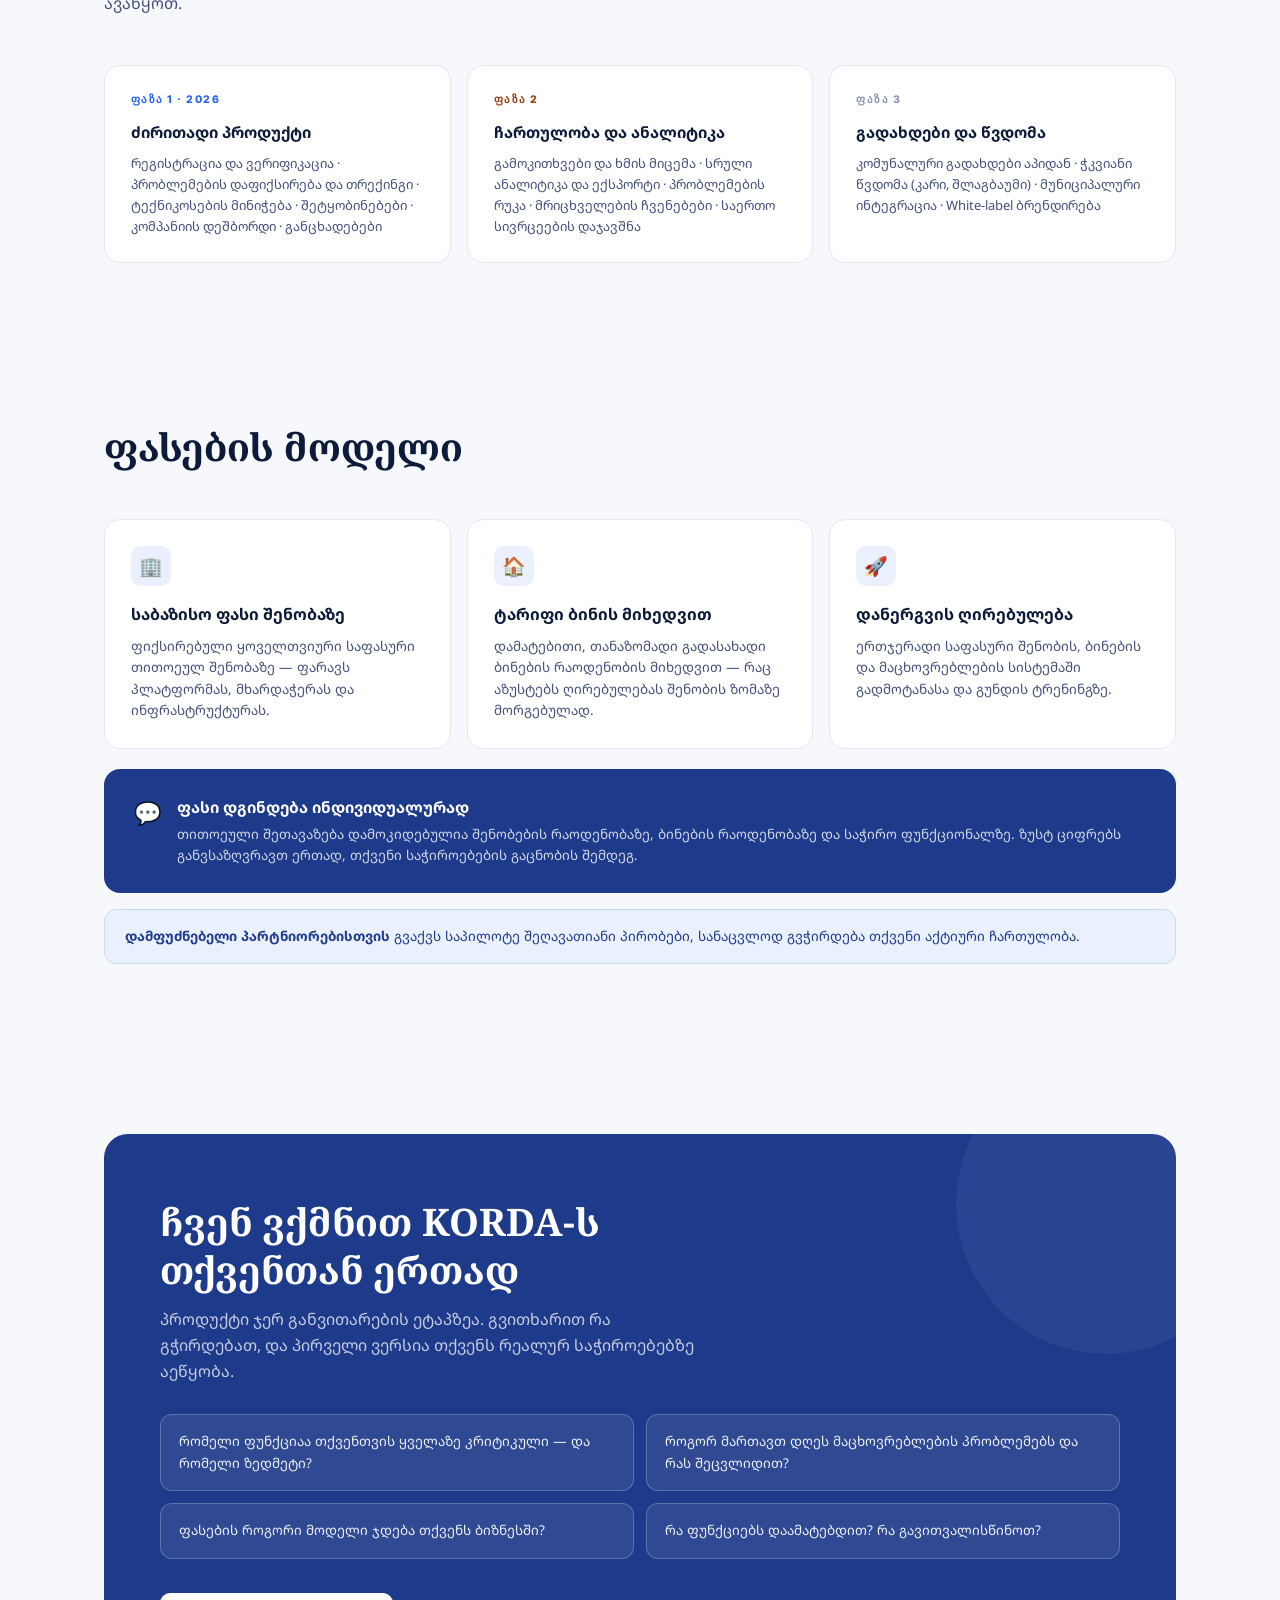
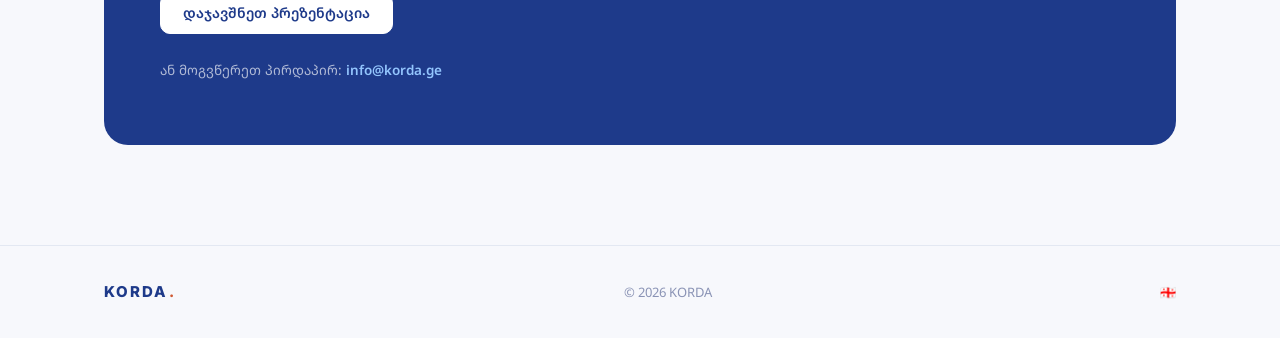
==== commit 6086ccf7: "Bugs / UX gaps fixed: Mobile nav — added a real hamburger toggle (button + JS + CSS dropdown) instea" ====
--- a/index.html
+++ b/index.html
@@ -19,7 +19,10 @@
       <img src="img/korda_logo2.png" alt="KORDA logo" class="brand-logo">
       <span class="wordmark">KORDA<span class="dot">.</span></span>
     </a>
-    <div class="nav-links">
+    <button class="nav-toggle" aria-label="მენიუ" aria-expanded="false" aria-controls="nav-links">
+      <span></span><span></span><span></span>
+    </button>
+    <div class="nav-links" id="nav-links">
       <a href="#how">როგორ მუშაობს</a>
       <a href="#product">პროდუქტი</a>
       <a href="#pricing">ფასები</a>
@@ -76,37 +79,7 @@
       </div>
     </div>
   </div>
-  <!-- <svg class="hero-chord" viewBox="0 0 1440 60" preserveAspectRatio="none" aria-hidden="true">
-    <path d="M0,40 H520 l12,-24 12,40 10,-16 H1440" />
-    <path class="blip" d="M520,40 l12,-24 12,40 10,-16" />
-  </svg> -->
-</section>
-
-<!-- ================= PROBLEM ================= -->
-<!-- <section class="problem">
-  <div class="wrap">
-    <div class="sec-head reveal">
-      <h2>პრობლემა</h2>
-    </div>
-    <div class="prob-grid">
-      <div class="prob-card reveal">
-        <span class="prob-icon">💬</span>
-        <div class="prob-title">ქაოტური ჯგუფური ჩატები</div>
-        <p class="prob-text">200 შეტყობინება ლიფტზე, მილოცვები, რეკლამა — და მნიშვნელოვანი ინფორმაცია იკარგება ხმაურში.</p>
-      </div>
-      <div class="prob-card reveal">
-        <span class="prob-icon">❓</span>
-        <div class="prob-title">გაურკვევლობა</div>
-        <p class="prob-text">„ვინ არის პასუხისმგებელი? როდის მოვა ტექნიკოსი? საერთოდ იცის ვინმემ ამ პრობლემის შესახებ?"</p>
-      </div>
-      <div class="prob-card reveal">
-        <span class="prob-icon">📉</span>
-        <div class="prob-title">ნდობის კარგვა</div>
-        <p class="prob-text">გაურკვევლობა იწვევს დამატებით პრობლემებს, უკმაყოფილებას და კონფლიქტს.</p>
-      </div>
-    </div>
-  </div>
-</section> -->
+</section>
 
 <!-- ================= HOW IT WORKS ================= -->
 <section class="how" id="how">
@@ -164,17 +137,17 @@
             <div class="ph-apt">სტატუსი: მიმდინარეობს შეკეთება</div>
           </div>
           <div class="phone-body">
-            <div class="ph-issue" style="background:var(--electric-soft);border-color:#C7DAFB">
+            <div class="ph-issue highlight">
               <div class="ph-issue-top">
                 <span class="ph-issue-name">👨‍🔧 გიორგი კ. — ლიფტის ტექნიკოსი</span>
               </div>
-              <div class="ph-issue-meta" style="color:var(--electric);font-weight:700">⏱ მოვა: დღეს, 14:00–16:00</div>
+              <div class="ph-issue-meta">⏱ მოვა: დღეს, 14:00–16:00</div>
             </div>
             <div class="ph-issue"><div class="ph-issue-top"><span class="ph-issue-name" style="color:var(--success)">● დაფიქსირდა</span><span class="ph-issue-meta">29 ივნ · 08:30</span></div></div>
             <div class="ph-issue"><div class="ph-issue-top"><span class="ph-issue-name" style="color:var(--success)">● ნანახია კომპანიის მიერ</span><span class="ph-issue-meta">29 ივნ · 09:15</span></div></div>
             <div class="ph-issue"><div class="ph-issue-top"><span class="ph-issue-name" style="color:var(--success)">● გადაეცა ტექნიკოსს</span><span class="ph-issue-meta">29 ივნ · 11:00</span></div></div>
-            <div class="ph-issue" style="border-color:#93C5FD"><div class="ph-issue-top"><span class="ph-issue-name" style="color:var(--electric)">◉ მიმდინარეობს შეკეთება</span><span class="ph-issue-meta">დღეს</span></div></div>
-            <div class="ph-issue" style="opacity:.45"><div class="ph-issue-top"><span class="ph-issue-name">○ მოგვარდა</span><span class="ph-issue-meta">—</span></div></div>
+            <div class="ph-issue border-blue"><div class="ph-issue-top"><span class="ph-issue-name" style="color:var(--electric)">◉ მიმდინარეობს შეკეთება</span><span class="ph-issue-meta">დღეს</span></div></div>
+            <div class="ph-issue muted"><div class="ph-issue-top"><span class="ph-issue-name">○ მოგვარდა</span><span class="ph-issue-meta">—</span></div></div>
           </div>
         </div>
       </div>
@@ -308,13 +281,12 @@
       <h2>ჩვენ ვქმნით KORDA-ს თქვენთან ერთად</h2>
       <p class="sec-sub">პროდუქტი ჯერ განვითარების ეტაპზეა. გვითხარით რა გჭირდებათ, და პირველი ვერსია თქვენს რეალურ საჭიროებებზე აეწყობა.</p>
       <div class="fb-qs">
-        <div class="fb-q"><b></b>რომელი ფუნქციაა თქვენთვის ყველაზე კრიტიკული — და რომელი ზედმეტი?</div>
-        <div class="fb-q"><b></b>როგორ მართავთ დღეს მაცხოვრებლების პრობლემებს და რას შეცვლიდით?</div>
-        <div class="fb-q"><b></b>ფასების როგორი მოდელი ჯდება თქვენს ბიზნესში?</div>
-        <div class="fb-q"><b></b>რა ფუნქციებს დაამატებდით? რა გავითვალისწინოთ? </div>
+        <div class="fb-q">რომელი ფუნქციაა თქვენთვის ყველაზე კრიტიკული — და რომელი ზედმეტი?</div>
+        <div class="fb-q">როგორ მართავთ დღეს მაცხოვრებლების პრობლემებს და რას შეცვლიდით?</div>
+        <div class="fb-q">ფასების როგორი მოდელი ჯდება თქვენს ბიზნესში?</div>
+        <div class="fb-q">რა ფუნქციებს დაამატებდით? რა გავითვალისწინოთ? </div>
       </div>
       <a class="btn btn-ondark" href="mailto:info@korda.ge?subject=KORDA%20—%20პრეზენტაციის%20მოთხოვნა&body=გამარჯობა,%0A%0Aგვაინტერესებს%20KORDA-ს%20პრეზენტაცია.%0A%0Aკომპანია:%20%0Aშენობების%20რაოდენობა:%20%0Aსაკონტაქტო%20პირი:%20">დაჯავშნეთ პრეზენტაცია</a>
-      <!-- <div class="fb-contact">ან მოგვწერეთ პირდაპირ: <a href="mailto:info@korda.ge">info@korda.ge</a> · <a href="tel:+995500000000">+995 5XX XX XX XX</a></div> -->
       <div class="fb-contact">ან მოგვწერეთ პირდაპირ: <a href="mailto:info@korda.ge">info@korda.ge</a></div>
     </div>
   </div>
--- a/style.css
+++ b/style.css
@@ -8,9 +8,8 @@
   --korda:#1E3A8A;
   --electric:#2563EB;
   --electric-soft:#EAF0FE;
-  --pulse:#d36130;
+  --pulse:#CF5933;
   --success:#16A34A;
-  --warning:#F59E0B;
   --dark:#0F172A;
   --serif:'Noto Serif Georgian', serif;
   --sans:'Noto Sans Georgian', sans-serif;
@@ -36,6 +35,16 @@
 .nav-links{display:flex;gap:26px;align-items:center}
 .nav-links a{font-size:13.5px;font-weight:500;color:var(--ink-2);transition:color .15s}
 .nav-links a:hover{color:var(--korda)}
+.nav-toggle{display:none;flex-direction:column;justify-content:center;gap:5px;width:34px;height:34px;background:none;border:none;padding:0;cursor:pointer}
+.nav-toggle span{display:block;width:100%;height:2px;background:var(--korda);border-radius:2px;transition:transform .2s ease, opacity .2s ease}
+.nav-toggle[aria-expanded="true"] span:nth-child(1){transform:translateY(7px) rotate(45deg)}
+.nav-toggle[aria-expanded="true"] span:nth-child(2){opacity:0}
+.nav-toggle[aria-expanded="true"] span:nth-child(3){transform:translateY(-7px) rotate(-45deg)}
+@media(max-width:760px){
+  .nav-toggle{display:flex}
+  .nav-links{position:absolute;top:100%;left:0;right:0;flex-direction:column;align-items:flex-start;gap:18px;background:var(--paper);border-bottom:1px solid var(--line);padding:22px 24px;display:none}
+  .nav-links.open{display:flex}
+}
 
 /* ---------- Buttons: ONE consistent system ---------- */
 .btn{display:inline-flex;align-items:center;gap:8px;font-family:var(--sans);font-weight:600;font-size:14px;border-radius:10px;padding:11px 22px;cursor:pointer;transition:transform .15s, box-shadow .15s, background .15s, color .15s;line-height:1.2}
@@ -47,26 +56,15 @@
 .btn-ondark{background:#fff;color:var(--korda);border:1.5px solid #fff}
 .btn-ondark:hover{background:transparent;color:#fff;transform:translateY(-1px)}
 .btn-small{padding:9px 16px;font-size:13px}
-@media(max-width:760px){.nav-links a:not(.btn){display:none}}
 
 /* ---------- Hero ---------- */
 .hero{padding:150px 0 40px;overflow:hidden}
 .hero-grid{display:grid;grid-template-columns:1.15fr .85fr;gap:48px;align-items:center}
 @media(max-width:920px){.hero-grid{grid-template-columns:1fr}}
-.eyebrow{font-family:var(--latin);font-size:11.5px;font-weight:700;letter-spacing:.22em;text-transform:uppercase;color:var(--electric);display:flex;align-items:center;gap:10px;margin-bottom:22px}
-.eyebrow::before{content:"";width:28px;height:2px;background:var(--pulse);display:inline-block}
 h1{font-family:var(--serif);font-weight:700;font-size:clamp(34px,4.6vw,54px);line-height:1.18;letter-spacing:-.01em;margin-bottom:22px}
 h1 em{font-style:normal;color:var(--electric)}
 .hero-sub{font-size:17px;color:var(--ink-2);max-width:520px;margin-bottom:32px}
 .hero-ctas{display:flex;gap:14px;flex-wrap:wrap;margin-bottom:28px}
-.hero-note{font-size:13px;color:var(--ink-3);display:flex;align-items:center;gap:8px}
-.hero-note .live{width:8px;height:8px;border-radius:50%;background:var(--pulse);animation:beat 1.4s infinite}
-@keyframes beat{0%,100%{transform:scale(1);opacity:1}50%{transform:scale(1.5);opacity:.5}}
-
-.hero-chord{position:absolute;left:0;right:0;bottom:0;pointer-events:none}
-.hero-chord path{fill:none;stroke:var(--korda);stroke-width:1.5;opacity:.25;stroke-dasharray:2000;stroke-dashoffset:2000;animation:draw 2.6s ease forwards .3s}
-.hero-chord .blip{stroke:var(--pulse);opacity:.9}
-@keyframes draw{to{stroke-dashoffset:0}}
 
 /* ---------- Phone mockup ---------- */
 .phone{width:290px;background:#fff;border-radius:36px;border:1px solid var(--line);box-shadow:0 30px 70px rgba(12,27,58,.16), 0 2px 0 rgba(255,255,255,.6) inset;overflow:hidden;margin:0 auto;transform:rotate(2deg)}
@@ -77,9 +75,7 @@
 .ph-apt{font-size:11px;opacity:.75}
 .phone-body{padding:14px}
 .ph-cta{background:linear-gradient(135deg,var(--electric),var(--korda));border-radius:14px;padding:14px;color:#fff;margin-bottom:12px}
-.ph-cta-label{font-size:9px;letter-spacing:.1em;text-transform:uppercase;opacity:.8;font-weight:700}
 .ph-cta-title{font-size:15px;font-weight:700}
-.ph-cta-sub{font-size:10.5px;opacity:.75}
 .ph-cats{display:grid;grid-template-columns:repeat(4,1fr);gap:8px;margin-bottom:12px}
 .ph-cat{background:var(--paper);border:1px solid var(--line);border-radius:10px;padding:8px 4px;text-align:center}
 .ph-cat span{display:block;font-size:15px}
@@ -101,15 +97,6 @@
 
 h2{font-family:var(--serif);font-weight:700;font-size:clamp(26px,3.2vw,38px);line-height:1.25;margin-bottom:14px}
 .sec-sub{font-size:16px;color:var(--ink-2)}
-
-/* ---------- Problem ---------- */
-.problem{padding:70px 0}
-.prob-grid{display:grid;grid-template-columns:repeat(3,1fr);gap:16px}
-@media(max-width:860px){.prob-grid{grid-template-columns:1fr}}
-.prob-card{background:var(--card);border:1px solid var(--line);border-radius:16px;padding:28px}
-.prob-icon{font-size:26px;margin-bottom:14px;display:block}
-.prob-title{font-weight:700;font-size:16.5px;margin-bottom:8px}
-.prob-text{font-size:14px;color:var(--ink-2)}
 
 /* ---------- How it works ---------- */
 .how{padding:80px 0}
@@ -169,7 +156,6 @@
 .smart-card .ic{font-size:21px;display:block;margin-bottom:12px}
 .smart-card b{display:block;font-size:14.5px;margin-bottom:5px}
 .smart-card p{font-size:13px;color:var(--ink-2)}
-.smart-card .soon{display:inline-block;font-family:var(--latin);font-size:9px;font-weight:700;letter-spacing:.08em;color:#92400E;background:#FEF3C7;border-radius:99px;padding:2px 8px;margin-left:6px;vertical-align:2px}
 
 /* ---------- Roadmap ---------- */
 .road{padding:80px 0}
@@ -213,14 +199,11 @@
 footer{border-top:1px solid var(--line);padding:34px 0;font-size:13px;color:var(--ink-3)}
 .foot-inner{display:flex;justify-content:space-between;align-items:center;gap:16px;flex-wrap:wrap}
 .foot-geo{display:flex;align-items:center;gap:7px}
-.foot-brand{font-size:15px}
-
-/* ---------- Reveal ---------- */
-.reveal{opacity:0;transform:translateY(22px);transition:opacity .7s ease, transform .7s ease}
-.reveal.in{opacity:1;transform:none}
+
+/* ---------- Reveal (only hidden once JS confirms it can reveal them) ---------- */
+.js .reveal{opacity:0;transform:translateY(22px);transition:opacity .7s ease, transform .7s ease}
+.js .reveal.in{opacity:1;transform:none}
 @media(prefers-reduced-motion:reduce){
-  .reveal{opacity:1;transform:none;transition:none}
-  .hero-chord path{animation:none;stroke-dashoffset:0}
-  .hero-note .live{animation:none}
+  .js .reveal{opacity:1;transform:none;transition:none}
   html{scroll-behavior:auto}
 }
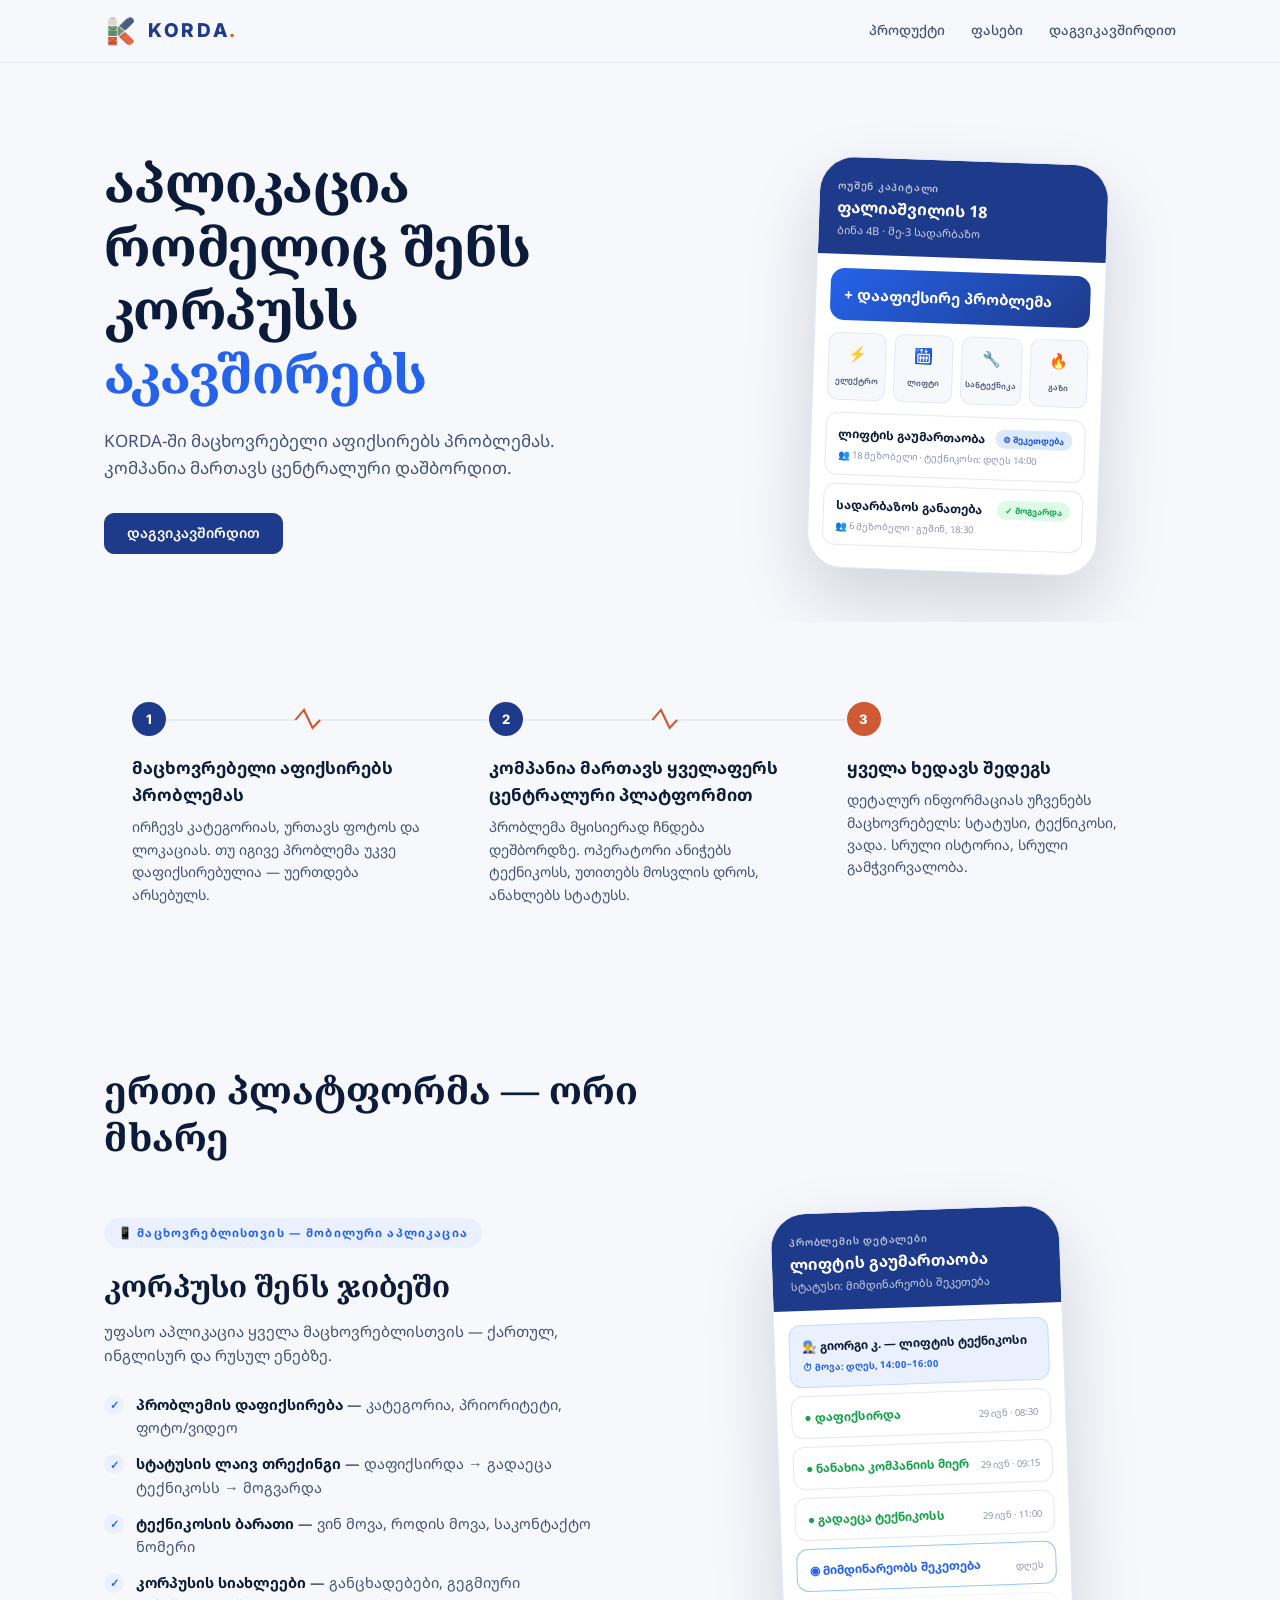
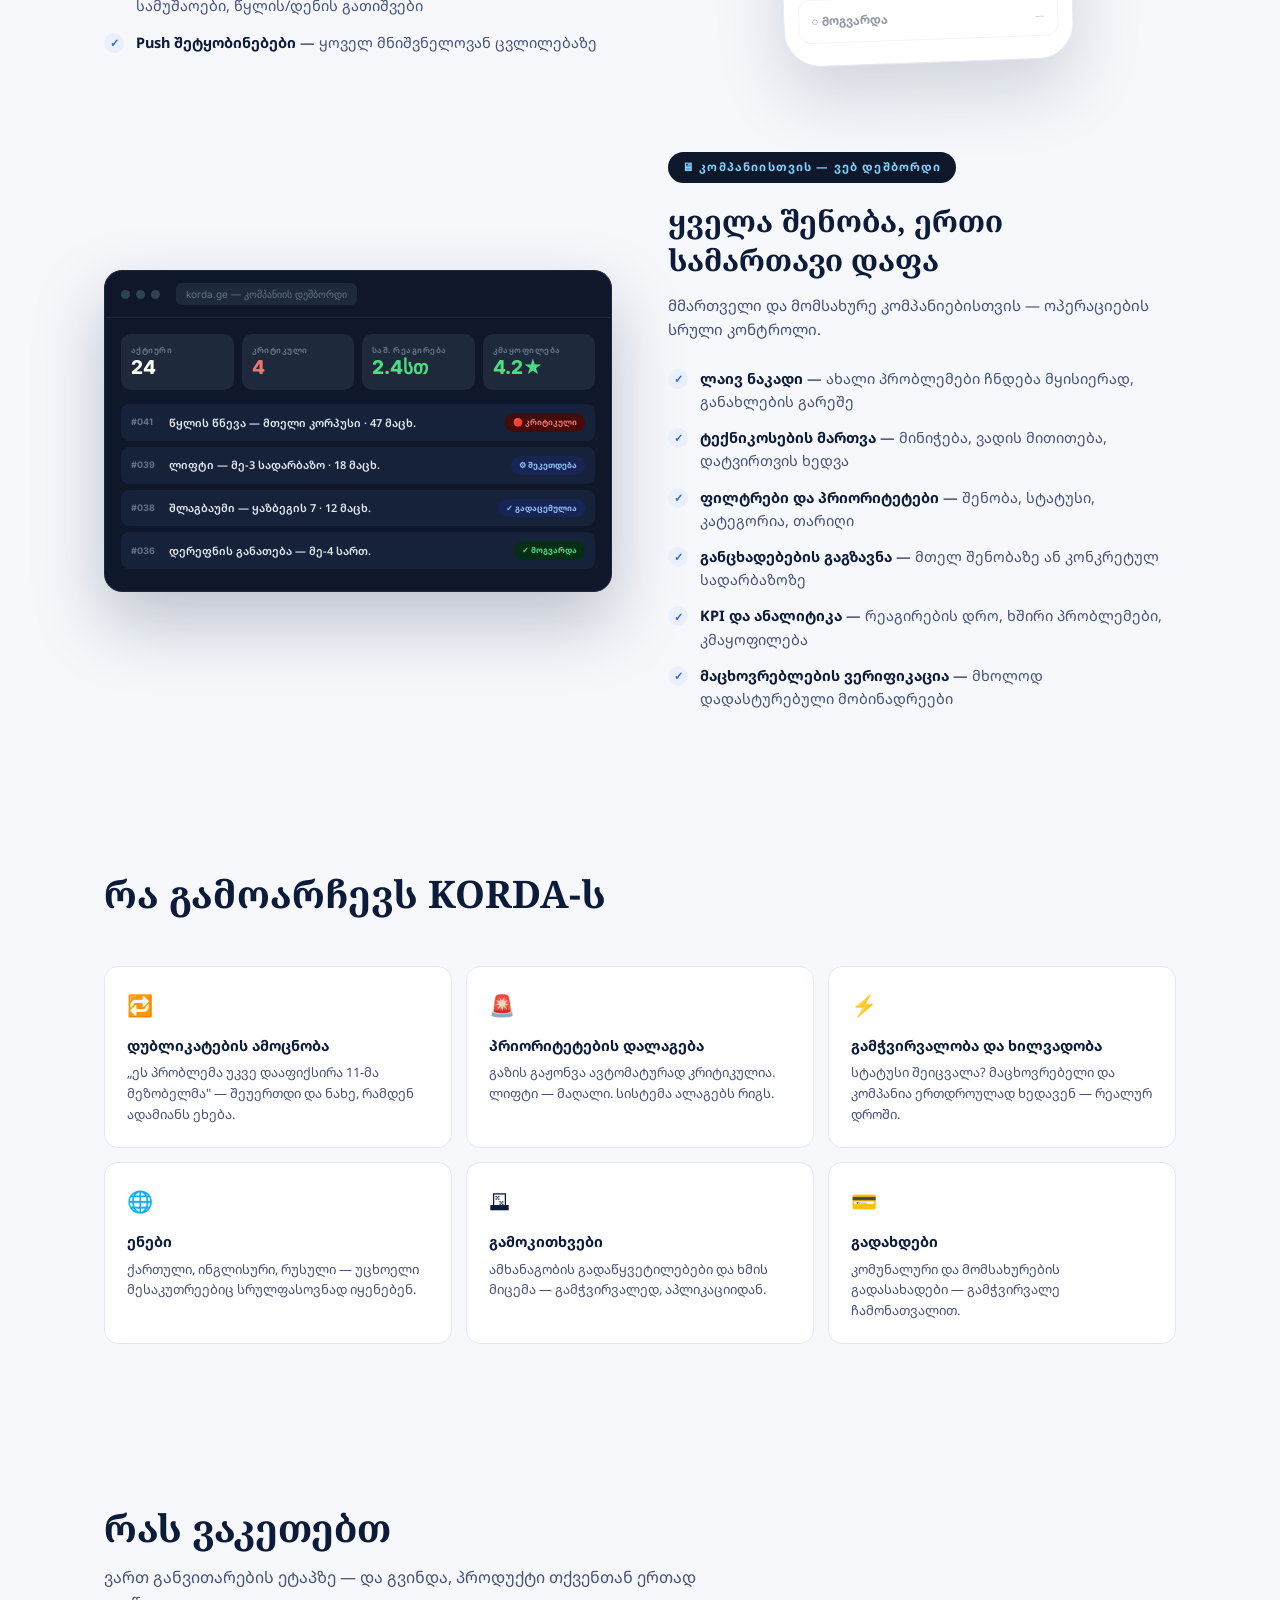
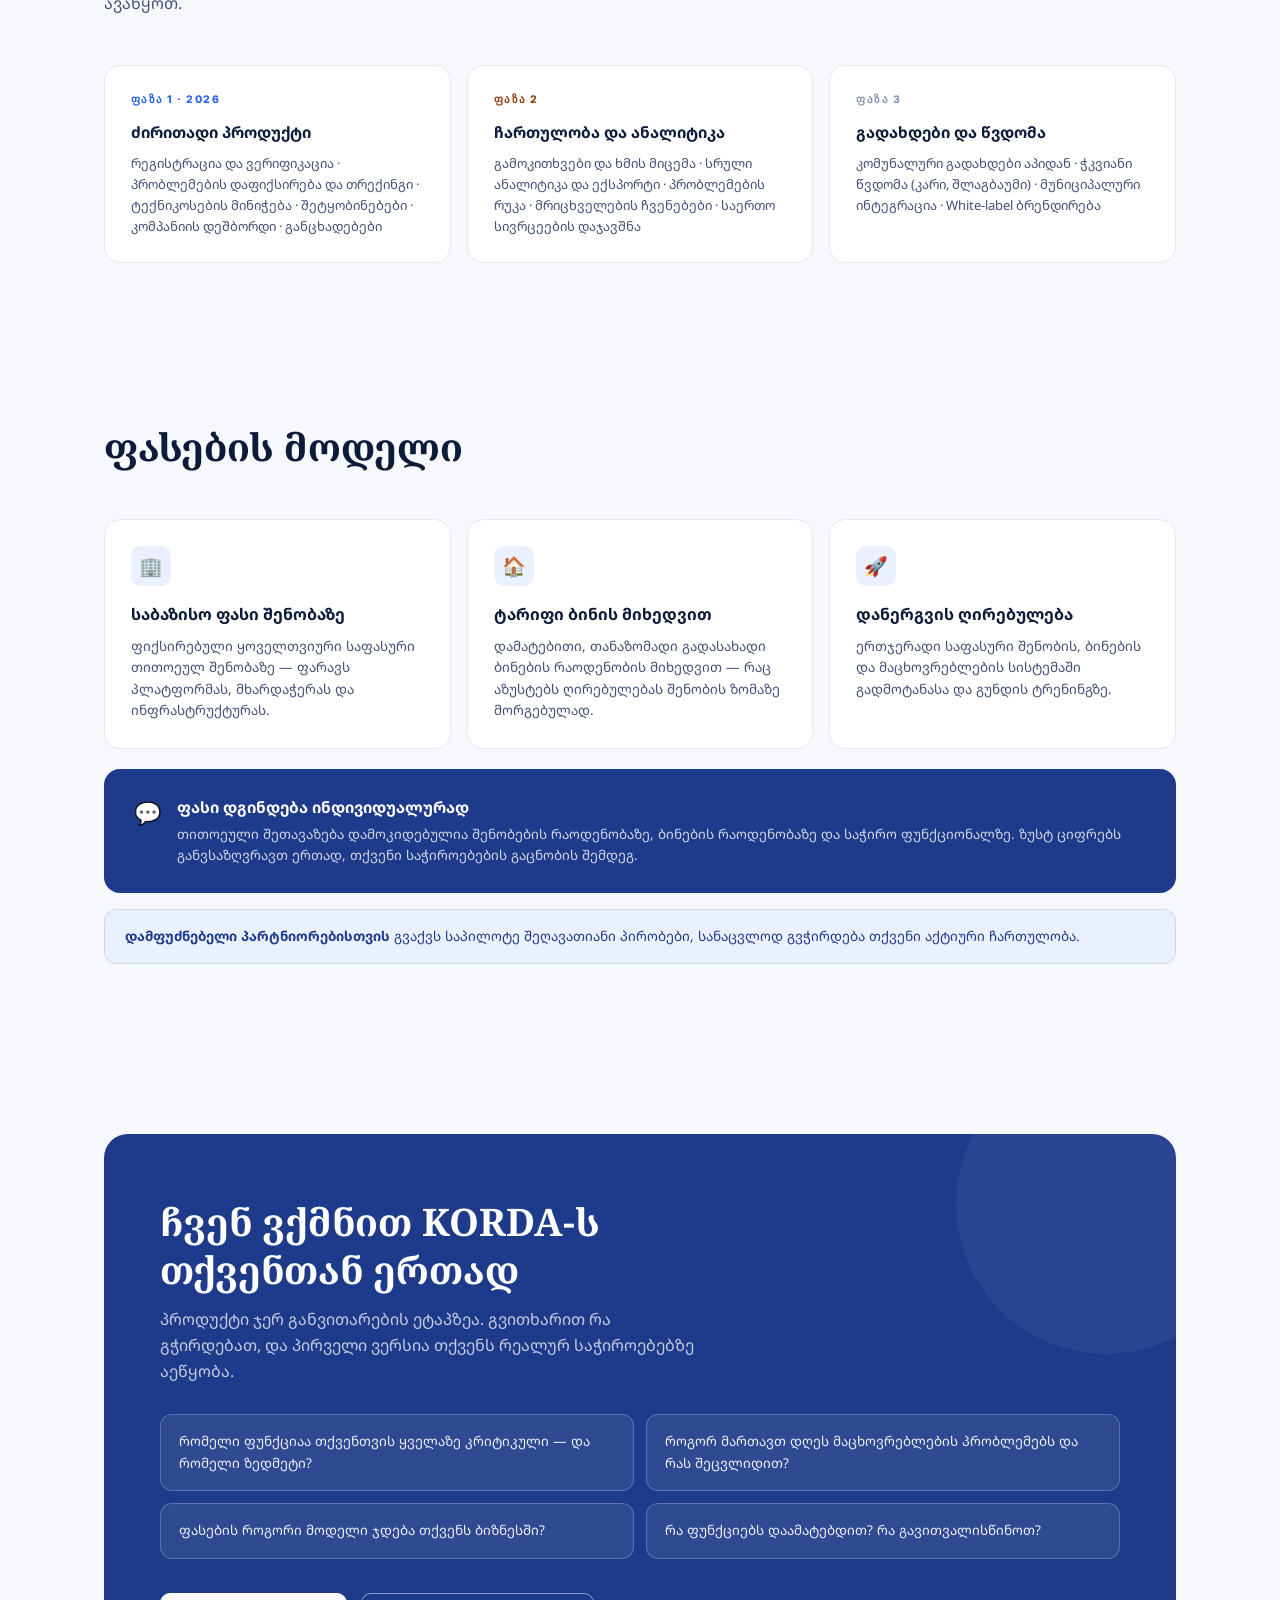
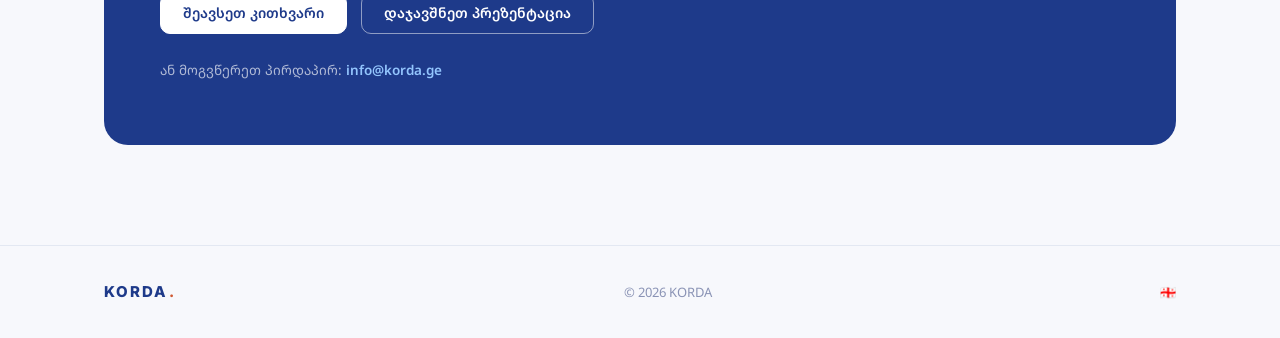
==== commit de6be0b2: "1. JotForm survey added — embedded in the #feedback section. "შეავსეთ კითხვარი" opens the JotForm su" ====
--- a/index.html
+++ b/index.html
@@ -23,10 +23,10 @@
       <span></span><span></span><span></span>
     </button>
     <div class="nav-links" id="nav-links">
-      <a href="#how">როგორ მუშაობს</a>
+      <!-- <a href="#how">როგორ მუშაობს</a> -->
       <a href="#product">პროდუქტი</a>
       <a href="#pricing">ფასები</a>
-      <a href="#feedback">მოითხოვეთ პრეზენტაცია</a>
+      <a href="#feedback">დაგვიკავშირდით</a>
     </div>
   </div>
 </nav>
@@ -39,8 +39,7 @@
         <h1>აპლიკაცია რომელიც შენს კორპუსს <em>აკავშირებს</em></h1>
         <p class="hero-sub">KORDA-ში მაცხოვრებელი აფიქსირებს პრობლემას. კომპანია მართავს ცენტრალური დაშბორდით.</p>
         <div class="hero-ctas">
-          <a href="#feedback" class="btn btn-primary">მოითხოვეთ პრეზენტაცია</a>
-          <a href="#how" class="btn btn-secondary">როგორ მუშაობს</a>
+          <a href="#feedback" class="btn btn-primary">დაგვიკავშირდით</a>
         </div>
       </div>
       <div>
@@ -286,7 +285,10 @@
         <div class="fb-q">ფასების როგორი მოდელი ჯდება თქვენს ბიზნესში?</div>
         <div class="fb-q">რა ფუნქციებს დაამატებდით? რა გავითვალისწინოთ? </div>
       </div>
-      <a class="btn btn-ondark" href="mailto:info@korda.ge?subject=KORDA%20—%20პრეზენტაციის%20მოთხოვნა&body=გამარჯობა,%0A%0Aგვაინტერესებს%20KORDA-ს%20პრეზენტაცია.%0A%0Aკომპანია:%20%0Aშენობების%20რაოდენობა:%20%0Aსაკონტაქტო%20პირი:%20">დაჯავშნეთ პრეზენტაცია</a>
+      <div class="fb-ctas">
+        <a class="btn btn-ondark" href="https://form.jotform.com/262093439102048" target="_blank" rel="noopener">შეავსეთ კითხვარი</a>
+        <a class="btn btn-outline-ondark" href="mailto:info@korda.ge?subject=KORDA%20—%20პრეზენტაციის%20მოთხოვნა&body=გამარჯობა,%0A%0Aგვაინტერესებს%20KORDA-ს%20პრეზენტაცია.%0A%0Aკომპანია:%20%0Aშენობების%20რაოდენობა:%20%0Aსაკონტაქტო%20პირი:%20">დაჯავშნეთ პრეზენტაცია</a>
+      </div>
       <div class="fb-contact">ან მოგვწერეთ პირდაპირ: <a href="mailto:info@korda.ge">info@korda.ge</a></div>
     </div>
   </div>
--- a/style.css
+++ b/style.css
@@ -1,4 +1,5 @@
 :root{
+  /* brand */
   --paper:#F7F8FC;
   --card:#FFFFFF;
   --ink:#0C1B3A;
@@ -8,9 +9,19 @@
   --korda:#1E3A8A;
   --electric:#2563EB;
   --electric-soft:#EAF0FE;
+  --electric-line:#C7DAFB;
+  --sky:#93C5FD;
   --pulse:#CF5933;
   --success:#16A34A;
+
+  /* dashboard (dark) mockup */
   --dark:#0F172A;
+  --dash-panel:#1E293B;
+  --dash-muted:#64748B;
+  --dash-red:#F87171;
+  --dash-green:#4ADE80;
+
+  /* type */
   --serif:'Noto Serif Georgian', serif;
   --sans:'Noto Sans Georgian', sans-serif;
   --latin:'Inter', sans-serif;
@@ -55,6 +66,8 @@
 .btn-secondary:hover{background:var(--korda);color:#fff;transform:translateY(-1px)}
 .btn-ondark{background:#fff;color:var(--korda);border:1.5px solid #fff}
 .btn-ondark:hover{background:transparent;color:#fff;transform:translateY(-1px)}
+.btn-outline-ondark{background:transparent;color:#fff;border:1.5px solid rgba(255,255,255,.5)}
+.btn-outline-ondark:hover{background:rgba(255,255,255,.12);transform:translateY(-1px)}
 .btn-small{padding:9px 16px;font-size:13px}
 
 /* ---------- Hero ---------- */
@@ -87,19 +100,19 @@
 .pill-blue{background:#DBEAFE;color:#1D4ED8}
 .pill-green{background:#DCFCE7;color:var(--success)}
 .ph-issue-meta{font-size:9.5px;color:var(--ink-3);margin-top:4px}
-.ph-issue.highlight{background:var(--electric-soft);border-color:#C7DAFB}
+.ph-issue.highlight{background:var(--electric-soft);border-color:var(--electric-line)}
 .ph-issue.highlight .ph-issue-meta{color:var(--electric);font-weight:700}
-.ph-issue.border-blue{border-color:#93C5FD}
+.ph-issue.border-blue{border-color:var(--sky)}
 .ph-issue.muted{opacity:.45}
 
 /* ---------- Sections common ---------- */
+.how, .product, .smart, .road, .pricing{padding:80px 0}
 .sec-head{max-width:640px;margin-bottom:48px}
 
 h2{font-family:var(--serif);font-weight:700;font-size:clamp(26px,3.2vw,38px);line-height:1.25;margin-bottom:14px}
 .sec-sub{font-size:16px;color:var(--ink-2)}
 
 /* ---------- How it works ---------- */
-.how{padding:80px 0}
 .steps{display:grid;grid-template-columns:repeat(3,1fr);gap:0;position:relative}
 @media(max-width:860px){.steps{grid-template-columns:1fr;gap:28px}}
 .step{padding:0 28px;position:relative}
@@ -115,13 +128,13 @@
 @media(max-width:860px){.step-thread{display:none}}
 
 /* ---------- Product (two sides) ---------- */
-.product{padding:80px 0}
 .side{display:grid;grid-template-columns:1fr 1fr;gap:56px;align-items:center;margin-bottom:90px}
 .side:last-child{margin-bottom:0}
+.side-visual{min-width:0}
 @media(max-width:920px){.side{grid-template-columns:1fr;gap:36px}.side.rev .side-visual{order:-1}}
 .side-tag{display:inline-block;font-size:11.5px;font-weight:700;letter-spacing:.1em;text-transform:uppercase;padding:6px 14px;border-radius:99px;margin-bottom:18px}
 .tag-res{background:var(--electric-soft);color:var(--electric)}
-.tag-com{background:#0F172A;color:#7DD3FC}
+.tag-com{background:var(--dark);color:#7DD3FC}
 h3{font-family:var(--serif);font-weight:700;font-size:clamp(23px,2.6vw,30px);line-height:1.3;margin-bottom:14px}
 .side-sub{font-size:15px;color:var(--ink-2);margin-bottom:26px}
 .feat-list{list-style:none;display:flex;flex-direction:column;gap:13px}
@@ -131,24 +144,23 @@
 .feat-list span.desc{color:var(--ink-2)}
 
 /* Dashboard mockup */
-.dash{background:var(--dark);border-radius:18px;border:1px solid #1E293B;box-shadow:0 30px 70px rgba(12,27,58,.25);overflow:hidden;font-family:var(--sans)}
-.dash-bar{display:flex;align-items:center;gap:6px;padding:12px 16px;border-bottom:1px solid #1E293B}
+.dash{background:var(--dark);border-radius:18px;border:1px solid var(--dash-panel);box-shadow:0 30px 70px rgba(12,27,58,.25);overflow:hidden;font-family:var(--sans)}
+.dash-bar{display:flex;align-items:center;gap:6px;padding:12px 16px;border-bottom:1px solid var(--dash-panel)}
 .dash-dot{width:9px;height:9px;border-radius:50%;background:#334155}
-.dash-url{margin-left:10px;font-family:var(--latin);font-size:10px;color:#64748B;background:#1E293B;border-radius:6px;padding:3px 10px}
+.dash-url{margin-left:10px;font-family:var(--latin);font-size:10px;color:var(--dash-muted);background:var(--dash-panel);border-radius:6px;padding:3px 10px}
 .dash-body{padding:16px}
 .kpis{display:grid;grid-template-columns:repeat(4,1fr);gap:8px;margin-bottom:14px}
-.kpi{background:#1E293B;border-radius:10px;padding:10px}
-.kpi-l{font-size:8px;font-weight:700;letter-spacing:.06em;text-transform:uppercase;color:#64748B}
+.kpi{background:var(--dash-panel);border-radius:10px;padding:10px}
+.kpi-l{font-size:8px;font-weight:700;letter-spacing:.06em;text-transform:uppercase;color:var(--dash-muted)}
 .kpi-v{font-family:var(--latin);font-size:19px;font-weight:800;color:#fff;line-height:1.2}
-.kpi-v.red{color:#F87171}.kpi-v.grn{color:#4ADE80}
+.kpi-v.red{color:var(--dash-red)}.kpi-v.grn{color:var(--dash-green)}
 .dash-row{display:flex;align-items:center;gap:10px;padding:9px 10px;border-radius:8px;background:#16213A;margin-bottom:6px}
-.dash-id{font-family:var(--latin);font-size:9px;font-weight:700;color:#64748B;width:28px}
+.dash-id{font-family:var(--latin);font-size:9px;font-weight:700;color:var(--dash-muted);width:28px}
 .dash-name{flex:1;font-size:11px;font-weight:600;color:#E2E8F0;white-space:nowrap;overflow:hidden;text-overflow:ellipsis}
 .dash-pill{font-size:8px;font-weight:700;padding:3px 8px;border-radius:99px;white-space:nowrap}
-.dp-red{background:#450A0A;color:#F87171}.dp-blue{background:#172554;color:#93C5FD}.dp-grn{background:#052E16;color:#4ADE80}
+.dp-red{background:#450A0A;color:var(--dash-red)}.dp-blue{background:#172554;color:var(--sky)}.dp-grn{background:#052E16;color:var(--dash-green)}
 
 /* ---------- Smart features ---------- */
-.smart{padding:80px 0}
 .smart-grid{display:grid;grid-template-columns:repeat(3,1fr);gap:14px}
 @media(max-width:860px){.smart-grid{grid-template-columns:1fr 1fr}}
 @media(max-width:560px){.smart-grid{grid-template-columns:1fr}}
@@ -158,7 +170,6 @@
 .smart-card p{font-size:13px;color:var(--ink-2)}
 
 /* ---------- Roadmap ---------- */
-.road{padding:80px 0}
 .road-grid{display:grid;grid-template-columns:repeat(3,1fr);gap:16px}
 @media(max-width:860px){.road-grid{grid-template-columns:1fr}}
 .road-card{border:1px solid var(--line);border-radius:16px;padding:26px;background:var(--card)}
@@ -168,7 +179,6 @@
 .road-card p{font-size:13px;color:var(--ink-2)}
 
 /* ---------- Pricing (model, no numbers) ---------- */
-.pricing{padding:80px 0}
 .price-model-grid{display:grid;grid-template-columns:repeat(3,1fr);gap:16px;margin-bottom:20px}
 @media(max-width:860px){.price-model-grid{grid-template-columns:1fr}}
 .price-model-card{background:var(--card);border:1px solid var(--line);border-radius:16px;padding:26px}
@@ -179,7 +189,7 @@
 .price-individual .ic{font-size:22px;flex-shrink:0}
 .price-individual b{display:block;font-size:15.5px;margin-bottom:4px}
 .price-individual p{font-size:13.5px;color:rgba(255,255,255,.8)}
-.pilot-note{background:var(--electric-soft);border:1px solid #C7DAFB;border-radius:12px;padding:16px 20px;font-size:13.5px;color:var(--korda);display:flex;gap:10px;align-items:flex-start}
+.pilot-note{background:var(--electric-soft);border:1px solid var(--electric-line);border-radius:12px;padding:16px 20px;font-size:13.5px;color:var(--korda);display:flex;gap:10px;align-items:flex-start}
 
 /* ---------- Feedback CTA ---------- */
 .feedback{padding:90px 0 100px}
@@ -191,9 +201,10 @@
 .fb-qs{display:grid;grid-template-columns:repeat(2,1fr);gap:12px;margin-bottom:34px}
 @media(max-width:760px){.fb-qs{grid-template-columns:1fr}}
 .fb-q{background:rgba(255,255,255,.08);border:1px solid rgba(255,255,255,.22);border-radius:12px;padding:16px 18px;font-size:13.5px;color:rgba(255,255,255,.92)}
-.fb-q b{display:block;font-family:var(--latin);font-size:10px;letter-spacing:.14em;text-transform:uppercase;color:#93C5FD;margin-bottom:6px}
+.fb-q b{display:block;font-family:var(--latin);font-size:10px;letter-spacing:.14em;text-transform:uppercase;color:var(--sky);margin-bottom:6px}
+.fb-ctas{display:flex;gap:14px;flex-wrap:wrap}
 .fb-contact{margin-top:26px;font-size:13.5px;color:rgba(255,255,255,.65)}
-.fb-contact a{color:#93C5FD;font-weight:600}
+.fb-contact a{color:var(--sky);font-weight:600}
 
 /* ---------- Footer ---------- */
 footer{border-top:1px solid var(--line);padding:34px 0;font-size:13px;color:var(--ink-3)}
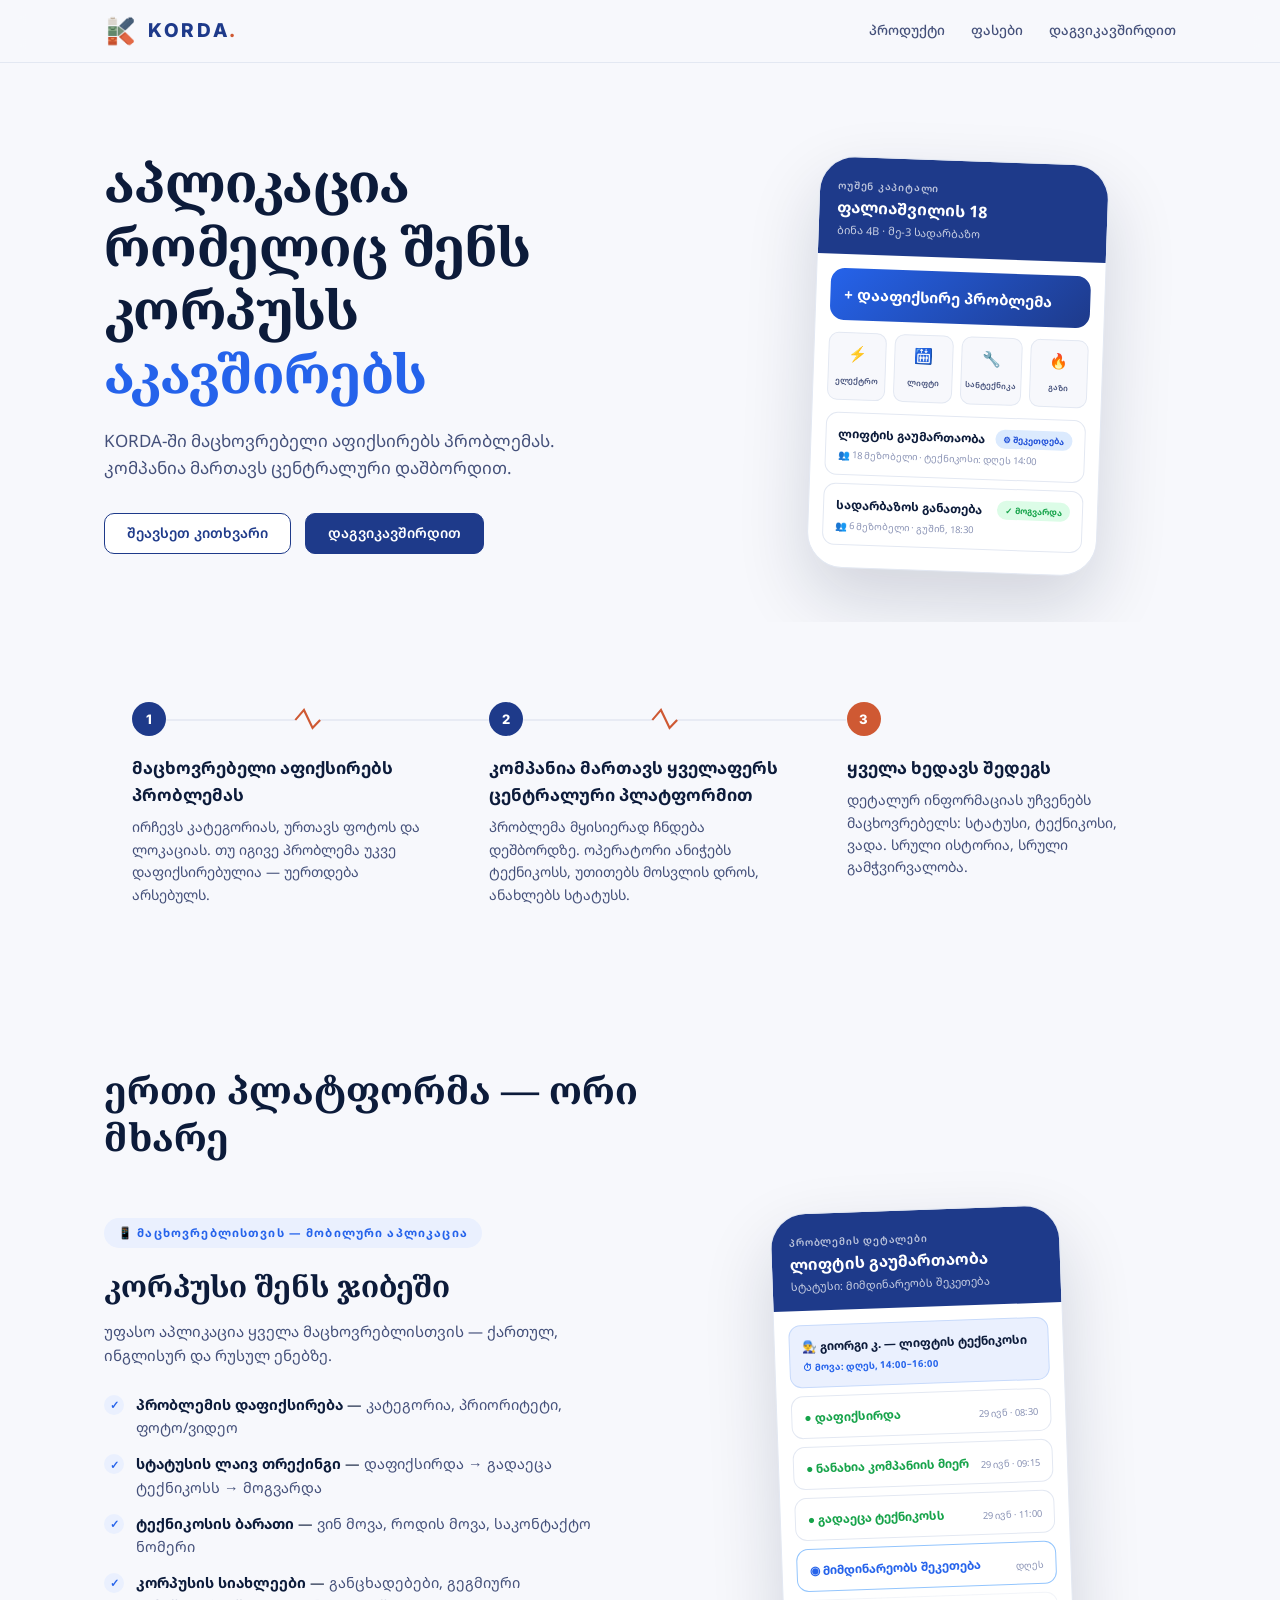
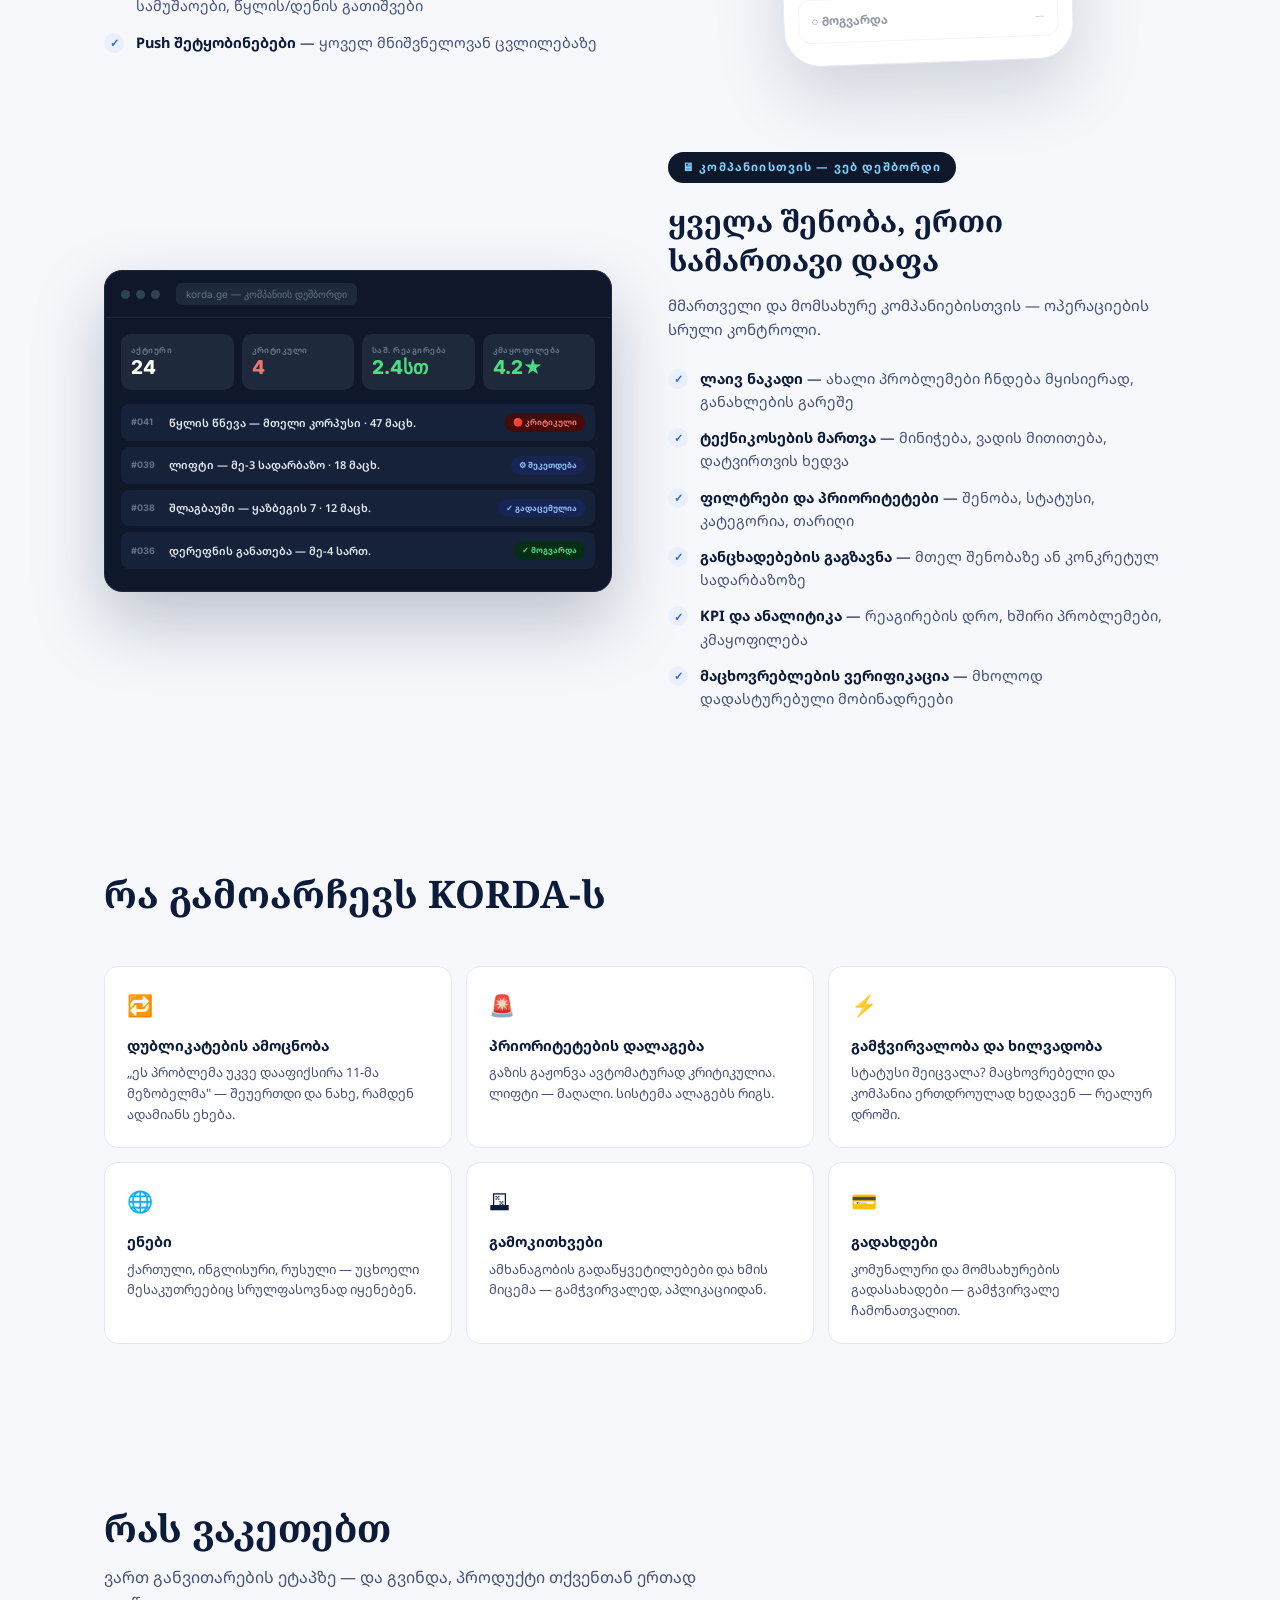
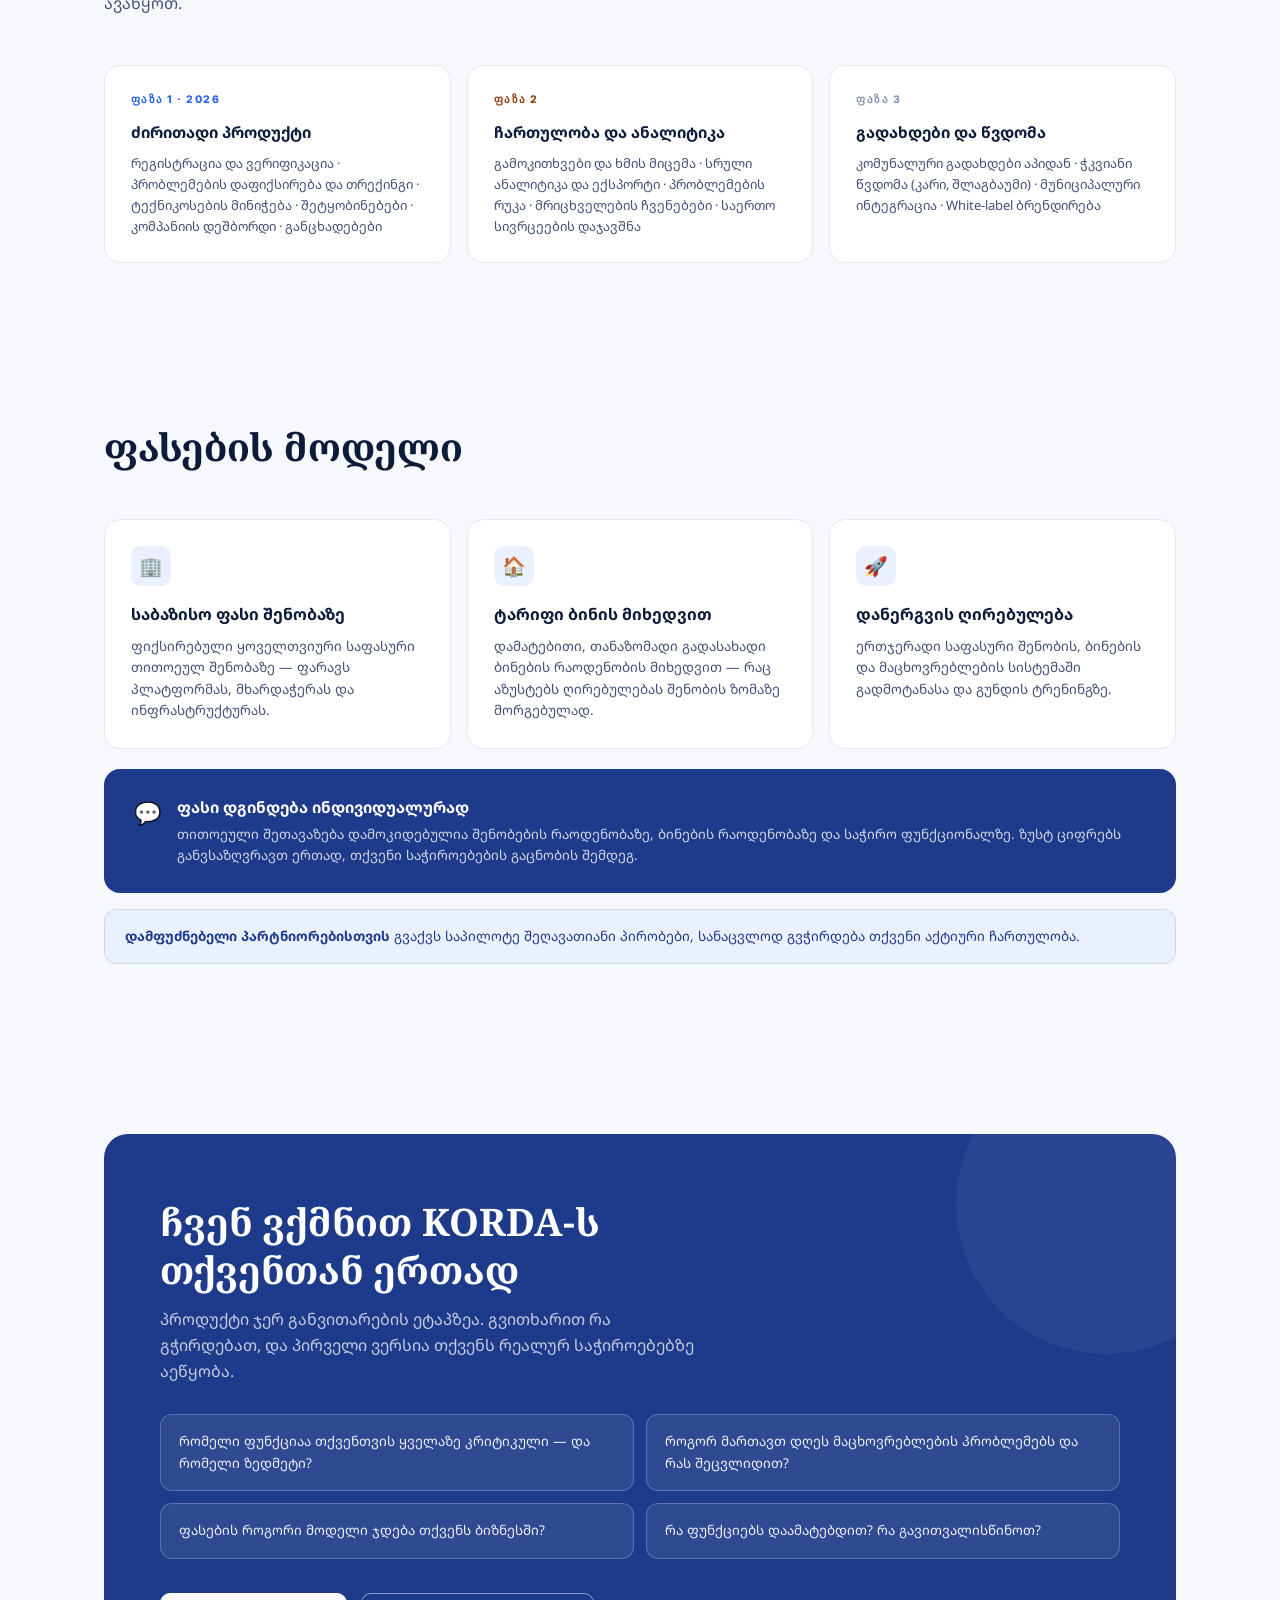
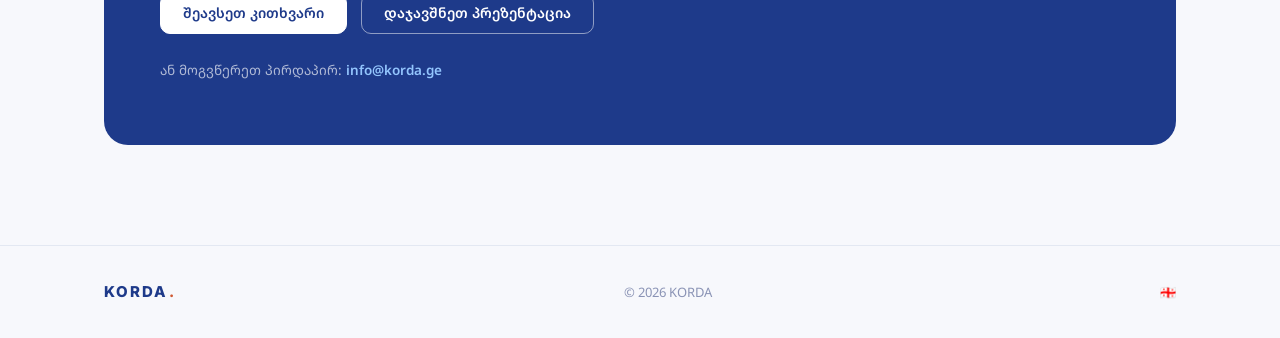
==== commit 7b138740: "Added "შეავსეთ კითხვარი" (outlined, opens the JotForm survey in a new tab) right before "დაგვიკავშირ" ====
--- a/index.html
+++ b/index.html
@@ -39,6 +39,7 @@
         <h1>აპლიკაცია რომელიც შენს კორპუსს <em>აკავშირებს</em></h1>
         <p class="hero-sub">KORDA-ში მაცხოვრებელი აფიქსირებს პრობლემას. კომპანია მართავს ცენტრალური დაშბორდით.</p>
         <div class="hero-ctas">
+          <a href="https://form.jotform.com/262093439102048" class="btn btn-secondary" target="_blank" rel="noopener">შეავსეთ კითხვარი</a>
           <a href="#feedback" class="btn btn-primary">დაგვიკავშირდით</a>
         </div>
       </div>
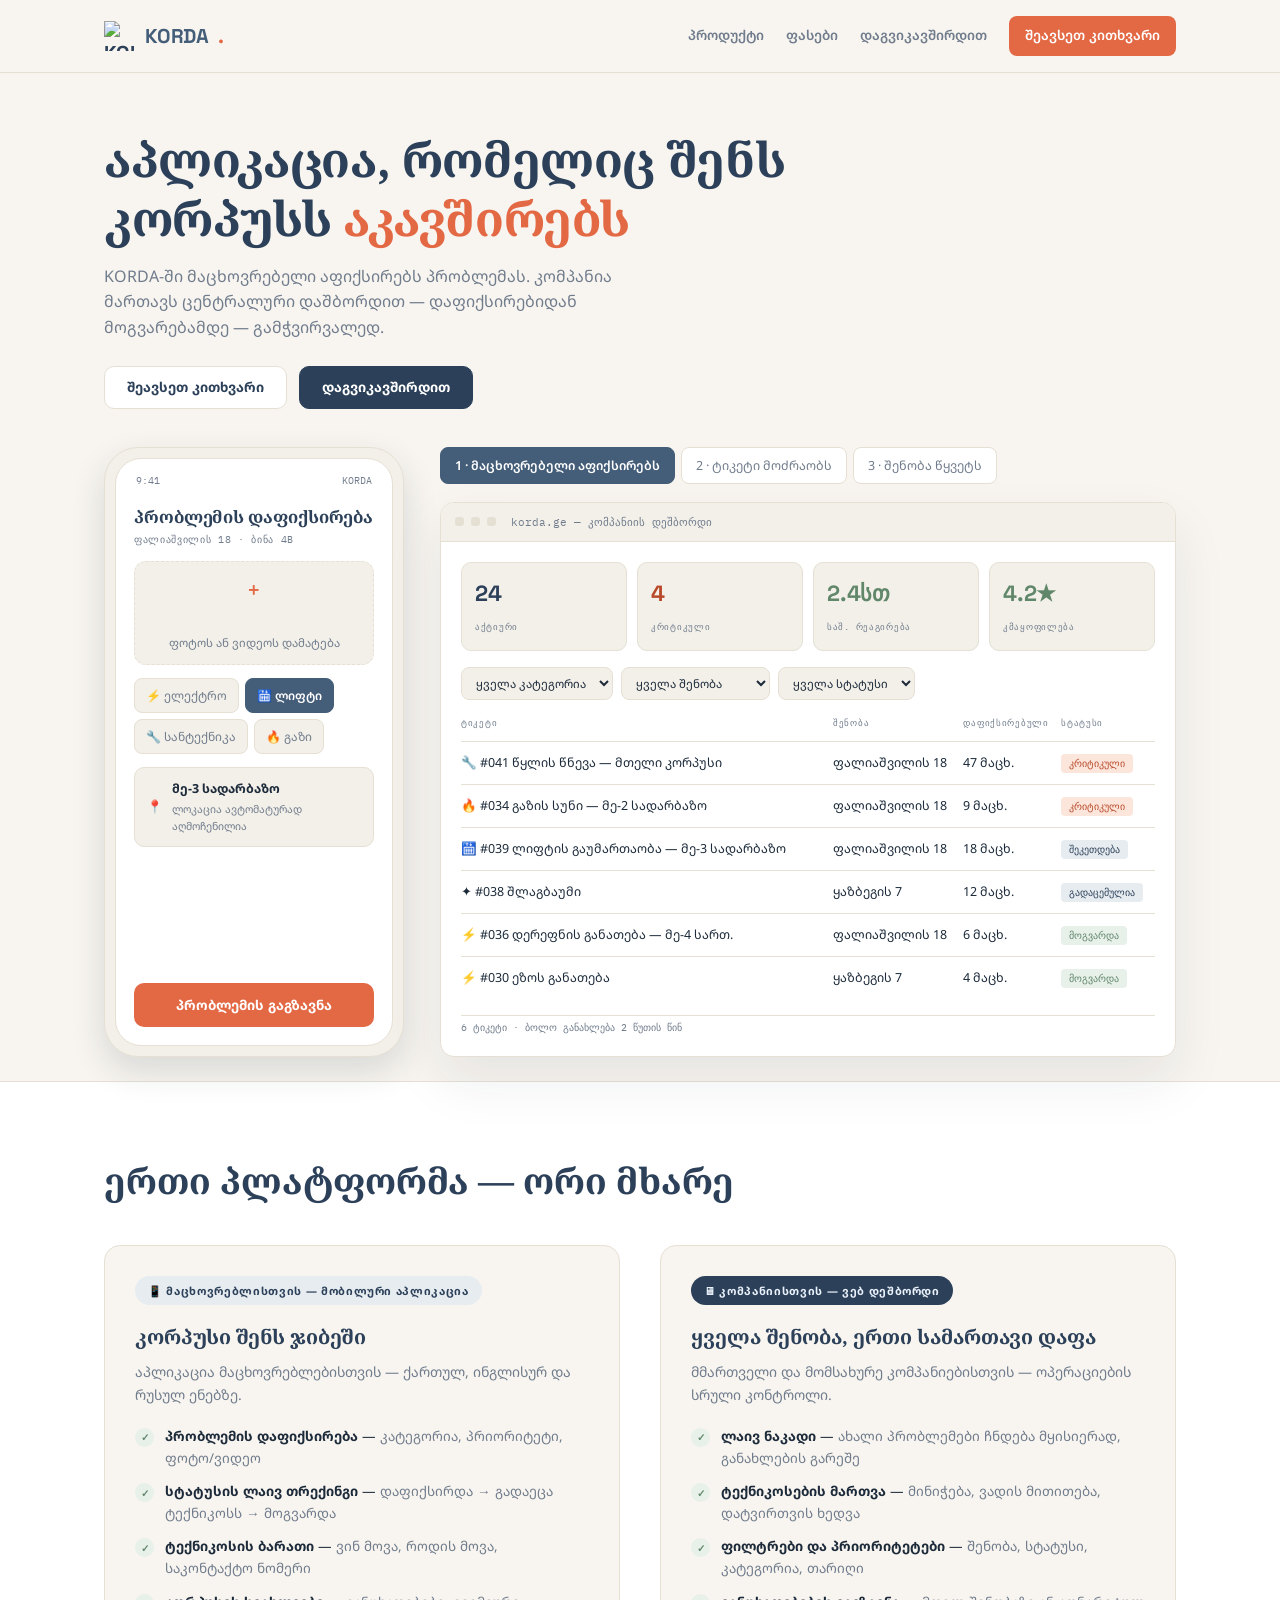
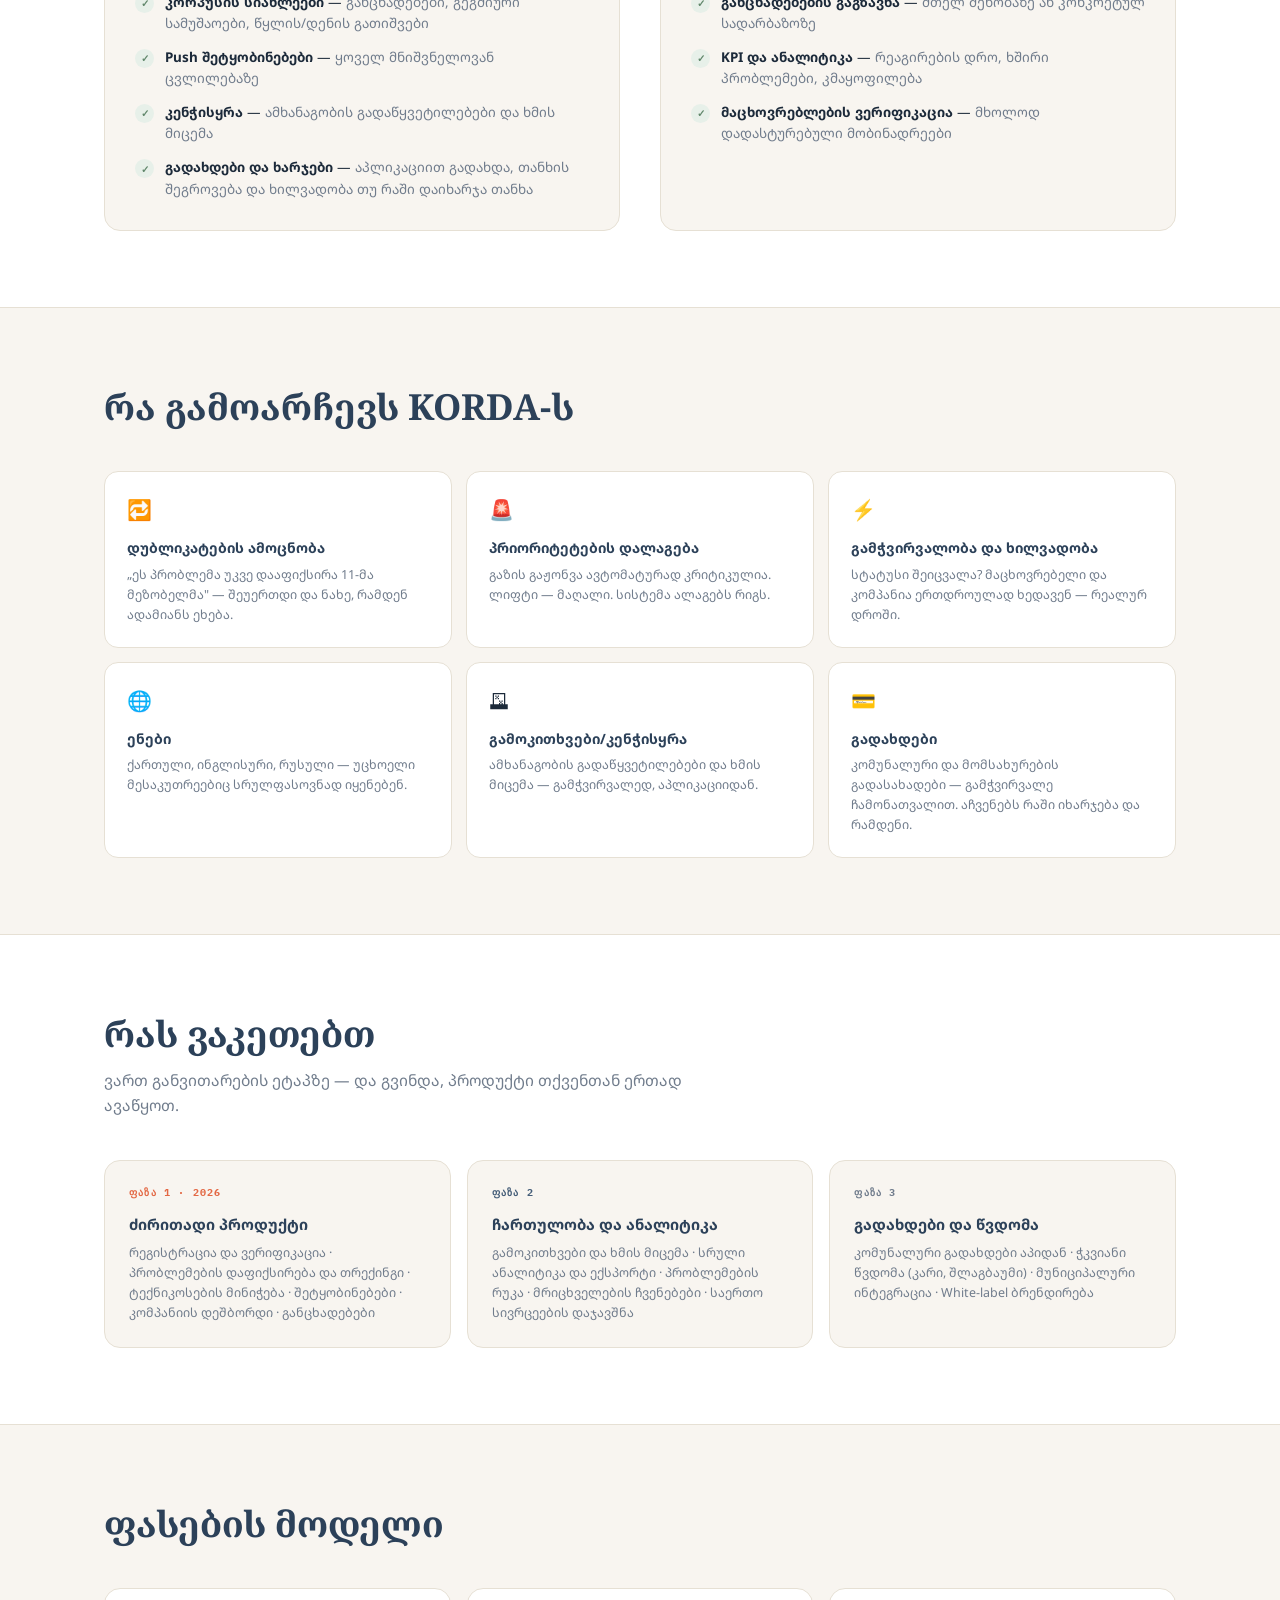
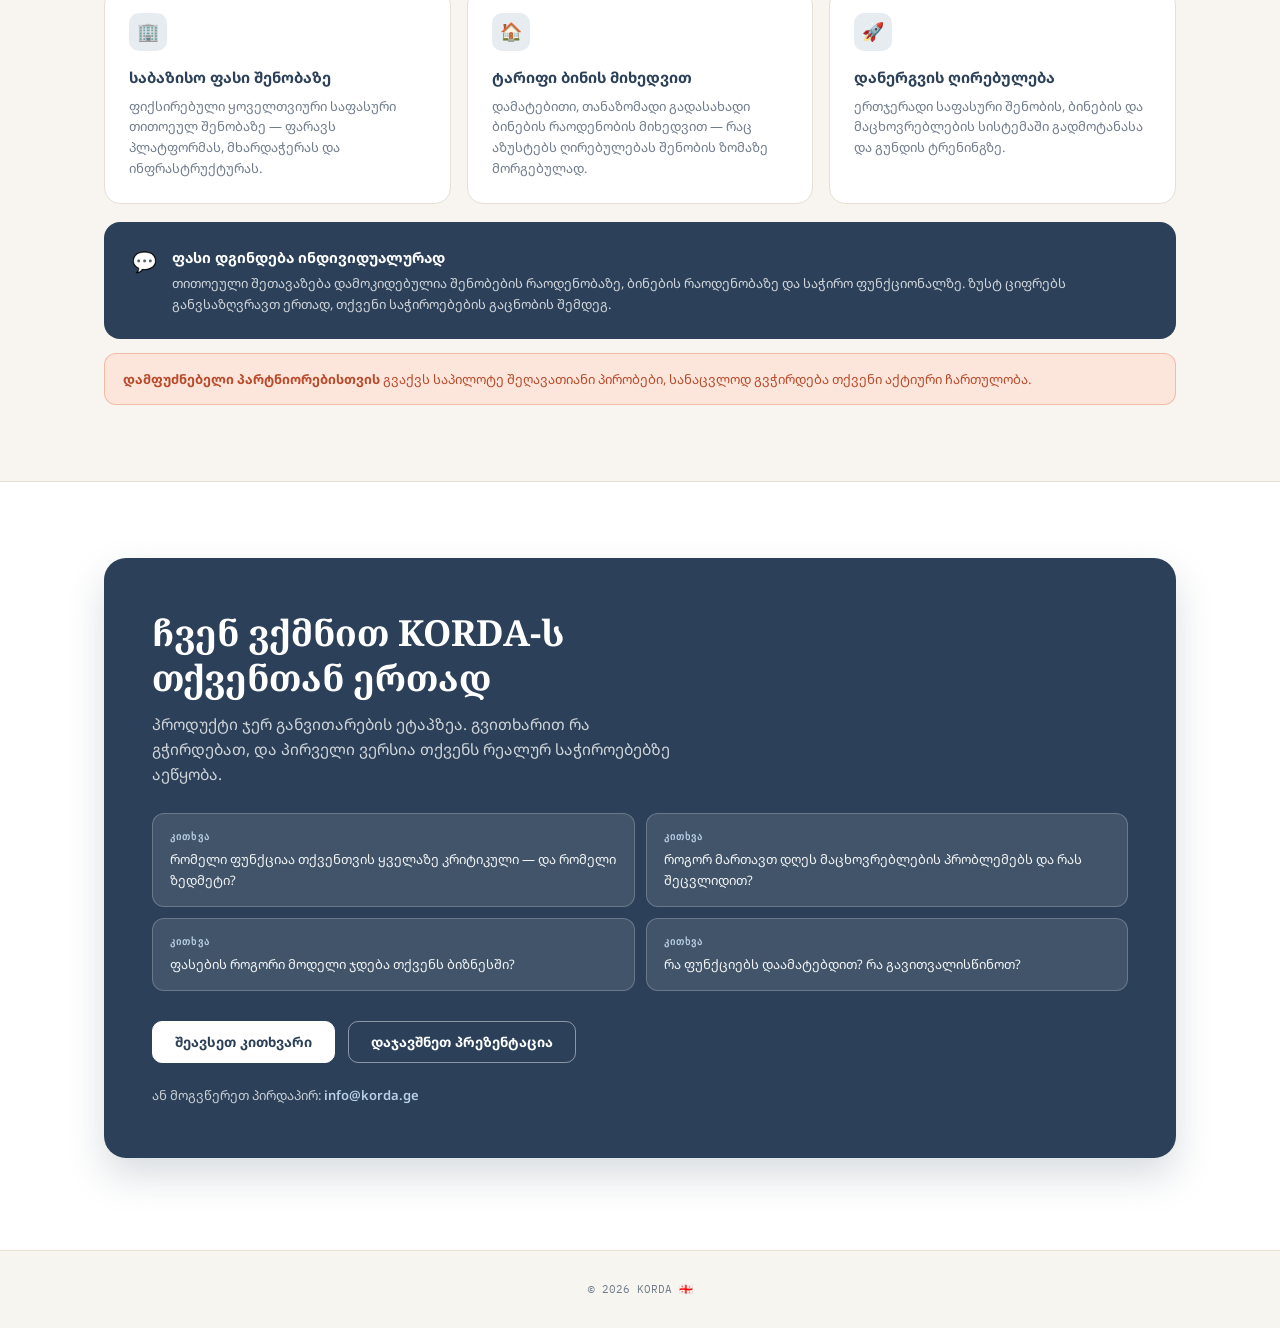
==== commit cfbb8612: "i renamed new korda demo to index and moved old website files in KORDA-OLD folder;" ====
--- a/index.html
+++ b/index.html
@@ -1,180 +1,377 @@
 <!DOCTYPE html>
 <html lang="ka">
 <head>
-<meta charset="UTF-8">
-<meta name="viewport" content="width=device-width, initial-scale=1.0">
-<title>KORDA</title>
-<meta name="description" content="KORDA აკავშირებს მაცხოვრებლებს, შენობებს და მომსახურე კომპანიებს ერთ სისტემად. პრობლემის დაფიქსირებიდან მოგვარებამდე — გამჭვირვალედ.">
+<meta charset="utf-8">
+<meta name="viewport" content="width=device-width, initial-scale=1">
+<title>KORDA .</title>
+<link rel="icon" href="korda_logo2.png" type="image/png">
 <link rel="preconnect" href="https://fonts.googleapis.com">
 <link rel="preconnect" href="https://fonts.gstatic.com" crossorigin>
-<link href="https://fonts.googleapis.com/css2?family=Noto+Serif+Georgian:wght@500;600;700&family=Noto+Sans+Georgian:wght@400;500;600;700&family=Inter:wght@500;600;700;800&display=swap" rel="stylesheet">
-<link rel="icon" href="img/korda_logo2.png" type="image/png">
-<link rel="stylesheet" href="style.css">
+<link href="https://fonts.googleapis.com/css2?family=Noto+Serif+Georgian:wght@600;700&family=Noto+Sans+Georgian:wght@400;500;600;700&family=Space+Grotesk:wght@500;700;800&family=IBM+Plex+Mono:wght@400;500&display=swap" rel="stylesheet">
+<style>
+:root{
+  /* logo-derived brand colors */
+  --steel:#445D78;
+  --steel-deep:#2C4159;
+  --steel-soft:#E7ECF1;
+  --sage:#61876B;
+  --sage-soft:#E7F0E9;
+  --terracotta:#E36844;
+  --terracotta-deep:#B84A2A;
+  --terracotta-soft:#FCE6DC;
+  --cream:#DBD6CF;
+  --cream-soft:#F3F0E9;
+
+  --paper:#F8F5F0;
+  --panel:#FFFFFF;
+  --ink:#1C2A3A;
+  --grey:#707C8C;
+  --line:#E6E0D4;
+
+  --serif:'Noto Serif Georgian',serif;
+  --sans:'Noto Sans Georgian',sans-serif;
+  --disp:'Space Grotesk',sans-serif;
+  --mono:'IBM Plex Mono',monospace;
+}
+*{box-sizing:border-box;margin:0;padding:0}
+html{scroll-behavior:smooth}
+body{background:var(--paper);color:var(--ink);font-family:var(--sans);-webkit-font-smoothing:antialiased;line-height:1.6}
+a{text-decoration:none;color:inherit}
+.wrap{max-width:1120px;margin:0 auto;padding:0 24px}
+section{padding:76px 0}
+h2{font-family:var(--serif);font-weight:700;font-size:clamp(25px,3.1vw,36px);line-height:1.25;color:var(--steel-deep);margin-bottom:12px}
+.sec-sub{font-size:15.5px;color:var(--grey);max-width:600px}
+.sec-head{max-width:640px;margin-bottom:42px}
+
+/* ---------- nav ---------- */
+header{position:sticky;top:0;z-index:50;background:rgba(248,245,240,.9);backdrop-filter:blur(10px);border-bottom:1px solid var(--line)}
+.nav-inner{max-width:1120px;margin:0 auto;padding:16px 24px;display:flex;justify-content:space-between;align-items:center;flex-wrap:wrap;gap:12px}
+.brand{display:flex;align-items:center;gap:11px;font-family:var(--disp);font-weight:800;letter-spacing:-.01em;font-size:20px;color:var(--steel-deep)}
+.brand .brand-accent{color:var(--steel);}
+.brand .brand-dot{color:var(--terracotta);margin-left:-2px;display:inline-block;line-height:1}
+.brand img{width:30px;height:30px;display:block}
+.nav-links{display:flex;gap:22px;align-items:center;flex-wrap:wrap}
+.nav-links a{font-size:13.5px;font-weight:600;color:var(--grey);transition:color .15s}
+.nav-links a:hover{color:var(--steel-deep)}
+.nav-links a.pill{background:var(--terracotta);color:#fff;padding:9px 16px;border-radius:8px}
+.nav-links a.pill:hover{background:var(--terracotta-deep);color:#fff}
+
+/* ---------- hero ---------- */
+.hero{padding:56px 0 30px;max-width:740px}
+h1{font-family:var(--serif);font-weight:700;font-size:clamp(30px,5vw,48px);line-height:1.24;letter-spacing:-.008em;color:var(--steel-deep)}
+h1 em{font-style:normal;color:var(--terracotta)}
+.sub{margin-top:16px;font-size:16px;line-height:1.6;color:var(--grey);max-width:520px}
+.hero-ctas{display:flex;gap:12px;flex-wrap:wrap;margin-top:26px}
+.btn{display:inline-flex;align-items:center;gap:8px;font-family:var(--sans);font-weight:700;font-size:13.5px;border-radius:10px;padding:12px 22px;cursor:pointer;transition:.15s;line-height:1.2}
+.btn-primary{background:var(--steel-deep);color:#fff;border:1.5px solid var(--steel-deep)}
+.btn-primary:hover{background:var(--steel);border-color:var(--steel)}
+.btn-secondary{background:#fff;color:var(--steel-deep);border:1.5px solid var(--line)}
+.btn-secondary:hover{border-color:var(--steel);background:var(--steel-soft)}
+.btn-ondark{background:#fff;color:var(--steel-deep);border:1.5px solid #fff}
+.btn-ondark:hover{background:var(--steel-soft);color:var(--steel-deep)}
+.btn-outline-ondark{background:transparent;color:#fff;border:1.5px solid rgba(255,255,255,.45)}
+.btn-outline-ondark:hover{background:rgba(255,255,255,.12)}
+
+/* ---------- interactive stage ---------- */
+.stage{display:grid;grid-template-columns:300px 1fr;gap:36px;align-items:stretch;padding:8px 0 24px}
+@media(max-width:880px){.stage{grid-template-columns:1fr;gap:26px}}
+.stage-right{display:flex;flex-direction:column}
+
+.phone{width:300px;background:var(--cream-soft);border:1px solid var(--line);border-radius:34px;padding:10px;box-shadow:0 14px 34px rgba(28,42,58,.14);display:flex;flex-direction:column}
+.screen{background:var(--panel);border-radius:26px;overflow:hidden;position:relative;border:1px solid var(--line);display:flex;flex-direction:column;flex:1;min-height:520px}
+.bar{display:flex;justify-content:space-between;padding:14px 20px 8px;font-family:var(--mono);font-size:10px;color:var(--grey);flex-shrink:0}
+.view{display:none;padding:2px 18px 18px;animation:fade .35s ease}
+.view.on{display:flex;flex-direction:column;flex:1;min-height:0}
+@keyframes fade{from{opacity:0;transform:translateY(8px)}to{opacity:1;transform:none}}
+.vhead{font-family:var(--serif);font-weight:700;font-size:17px;letter-spacing:-.005em;margin:4px 0 2px;color:var(--steel-deep)}
+.vsub{font-family:var(--mono);font-size:9.5px;color:var(--grey);letter-spacing:.07em;text-transform:uppercase;margin-bottom:14px}
+
+.photo{height:104px;border:1.5px dashed var(--line);border-radius:12px;display:grid;place-items:center;gap:5px;color:var(--grey);font-size:11.5px;background:var(--cream-soft)}
+.photo b{font-size:20px;color:var(--terracotta);font-weight:600}
+.chips{display:flex;flex-wrap:wrap;gap:6px;margin:13px 0}
+.chip{font-size:12px;padding:7px 11px;border:1px solid var(--line);border-radius:8px;color:var(--grey);cursor:pointer;transition:.15s;background:var(--cream-soft);font-family:var(--sans)}
+.chip:hover{border-color:var(--steel)}
+.chip.sel{background:var(--steel);color:#fff;border-color:var(--steel);font-weight:600}
+.pin{display:flex;gap:9px;align-items:center;background:var(--cream-soft);border:1px solid var(--line);border-radius:10px;padding:11px 12px;font-size:12.5px;margin-bottom:13px}
+.pin span{color:var(--grey);font-size:10.5px;display:block;margin-top:2px}
+.cta{width:100%;background:var(--terracotta);color:#fff;border:0;border-radius:10px;padding:13px;font-family:var(--sans);font-weight:700;font-size:13.5px;cursor:pointer;transition:.15s;margin-top:auto;flex-shrink:0}
+.cta:hover{background:var(--terracotta-deep)}
+
+.merged{background:var(--sage-soft);border:1px solid rgba(97,135,107,.35);border-radius:10px;padding:11px 12px;font-size:11.5px;line-height:1.45;margin-bottom:15px;color:var(--ink)}
+.merged b{color:var(--sage);display:block;font-size:9.5px;letter-spacing:.09em;text-transform:uppercase;font-family:var(--mono);margin-bottom:4px}
+.tl{list-style:none;position:relative;padding-left:20px}
+.tl:before{content:'';position:absolute;left:4px;top:6px;bottom:14px;width:1px;background:var(--line)}
+.tl li{position:relative;padding-bottom:16px;font-size:12px}
+.tl li:before{content:'';position:absolute;left:-20px;top:4px;width:9px;height:9px;border-radius:3px;background:var(--line);border:2px solid var(--panel)}
+.tl li.done:before{background:var(--sage)}
+.tl li.now:before{background:var(--terracotta);box-shadow:0 0 0 4px rgba(227,104,68,.16)}
+.tl time{display:block;font-family:var(--mono);font-size:9.5px;color:var(--grey);margin-top:2px}
+
+.poll{border:1px solid var(--line);border-radius:12px;padding:14px;margin-bottom:11px;background:var(--cream-soft)}
+.poll h4{font-family:var(--serif);font-size:13.5px;margin-bottom:11px;color:var(--steel-deep)}
+.opt{margin-bottom:8px;font-size:11.5px}
+.track{height:7px;background:var(--panel);border-radius:4px;margin-top:5px;overflow:hidden}
+.fill{height:100%;background:var(--terracotta);border-radius:4px;transition:width .8s cubic-bezier(.2,.8,.2,1)}
+.fill.no{background:var(--grey)}
+.note{font-family:var(--mono);font-size:9.5px;color:var(--grey);margin-top:9px}
+
+.tabs{display:flex;gap:6px;margin-bottom:18px;flex-wrap:wrap}
+.tab{background:#fff;border:1px solid var(--line);color:var(--grey);border-radius:8px;padding:9px 14px;font-family:var(--sans);font-size:12.5px;cursor:pointer;transition:.15s}
+.tab:hover{color:var(--ink);border-color:var(--steel)}
+.tab.on{background:var(--steel);color:#fff;border-color:var(--steel);font-weight:600}
+
+.win{background:var(--panel);border:1px solid var(--line);border-radius:14px;overflow:hidden;box-shadow:0 24px 54px rgba(28,42,58,.08);flex:1;display:flex;flex-direction:column}
+.wbar{display:flex;align-items:center;gap:7px;padding:11px 14px;border-bottom:1px solid var(--line);background:var(--cream-soft)}
+.dot{width:9px;height:9px;border-radius:3px;background:var(--line)}
+.wtitle{font-family:var(--mono);font-size:10.5px;color:var(--grey);margin-left:8px}
+.wbody{padding:20px;flex:1;display:flex;flex-direction:column;gap:16px}
+.kpis{display:grid;grid-template-columns:repeat(4,1fr);gap:10px}
+@media(max-width:560px){.kpis{grid-template-columns:repeat(2,1fr)}}
+.filters{display:flex;gap:8px;flex-wrap:wrap}
+.fselect{font-family:var(--sans);font-size:11.5px;padding:7px 10px;border:1px solid var(--line);border-radius:8px;background:var(--cream-soft);color:var(--ink);cursor:pointer}
+.fselect:focus-visible{outline:2px solid var(--terracotta);outline-offset:1px}
+.wfoot{font-family:var(--mono);font-size:10px;color:var(--grey);margin-top:auto;padding-top:4px;border-top:1px solid var(--line)}
+.kpi{background:var(--cream-soft);border:1px solid var(--line);border-radius:10px;padding:13px}
+.kpi b{font-family:var(--disp);font-size:22px;display:block;letter-spacing:-.01em;color:var(--steel-deep)}
+.kpi span{font-family:var(--mono);font-size:9px;color:var(--grey);letter-spacing:.08em;text-transform:uppercase}
+table{width:100%;border-collapse:collapse;font-size:12.5px}
+th{text-align:left;font-family:var(--mono);font-size:9px;letter-spacing:.08em;text-transform:uppercase;color:var(--grey);padding-bottom:10px;font-weight:400}
+td{padding:11px 0;border-top:1px solid var(--line)}
+.pri{font-family:var(--mono);font-size:9.5px;padding:3px 8px;border-radius:4px;white-space:nowrap}
+.hi{background:var(--terracotta-soft);color:var(--terracotta-deep)}
+.md{background:var(--steel-soft);color:var(--steel-deep)}
+.lo{background:var(--sage-soft);color:var(--sage)}
+
+/* ---------- how it works strip ---------- */
+.steps{display:grid;grid-template-columns:repeat(3,1fr);gap:1px;background:var(--line);border:1px solid var(--line);border-radius:12px;overflow:hidden;margin-bottom:8px}
+@media(max-width:720px){.steps{grid-template-columns:1fr}}
+.step{background:var(--panel);padding:24px 20px}
+.step b{font-family:var(--mono);font-size:9.5px;color:var(--terracotta);letter-spacing:.1em;display:block;margin-bottom:9px;text-transform:uppercase}
+.step h3{font-family:var(--serif);font-size:15.5px;margin-bottom:6px;letter-spacing:-.005em;color:var(--steel-deep)}
+.step p{font-size:13px;color:var(--grey);line-height:1.55}
+
+/* ---------- product two sides ---------- */
+.product{background:var(--panel);border-top:1px solid var(--line);border-bottom:1px solid var(--line)}
+.side{display:grid;grid-template-columns:1fr 1fr;gap:40px}
+@media(max-width:820px){.side{grid-template-columns:1fr;gap:32px}}
+.side-card{border:1px solid var(--line);border-radius:16px;padding:30px;background:var(--paper)}
+.side-tag{display:inline-block;font-size:11px;font-weight:700;letter-spacing:.06em;padding:6px 13px;border-radius:99px;margin-bottom:16px}
+.tag-res{background:var(--steel-soft);color:var(--steel-deep)}
+.tag-com{background:var(--steel-deep);color:#EAF1FB}
+h3{font-family:var(--serif);font-weight:700;font-size:20px;margin-bottom:8px;color:var(--steel-deep)}
+.side-sub{font-size:14px;color:var(--grey);margin-bottom:20px}
+.feat-list{list-style:none;display:flex;flex-direction:column;gap:12px}
+.feat-list li{display:flex;gap:11px;align-items:flex-start;font-size:13.5px}
+.feat-list .tick{width:19px;height:19px;border-radius:50%;background:var(--sage-soft);color:var(--sage);display:flex;align-items:center;justify-content:center;font-size:10px;font-weight:800;flex-shrink:0;margin-top:2px}
+.feat-list b{font-weight:700}
+.feat-list span.desc{color:var(--grey)}
+
+/* ---------- smart features ---------- */
+.smart-grid{display:grid;grid-template-columns:repeat(3,1fr);gap:14px}
+@media(max-width:860px){.smart-grid{grid-template-columns:1fr 1fr}}
+@media(max-width:560px){.smart-grid{grid-template-columns:1fr}}
+.smart-card{background:var(--panel);border:1px solid var(--line);border-radius:14px;padding:22px}
+.smart-card .ic{font-size:20px;display:block;margin-bottom:11px}
+.smart-card b{display:block;font-size:14px;margin-bottom:5px;color:var(--steel-deep)}
+.smart-card p{font-size:12.5px;color:var(--grey)}
+
+/* ---------- roadmap ---------- */
+.road{background:var(--panel);border-top:1px solid var(--line)}
+.road-grid{display:grid;grid-template-columns:repeat(3,1fr);gap:16px}
+@media(max-width:860px){.road-grid{grid-template-columns:1fr}}
+.road-card{border:1px solid var(--line);border-radius:16px;padding:24px;background:var(--paper)}
+.road-phase{font-family:var(--mono);font-size:10px;font-weight:700;letter-spacing:.12em;text-transform:uppercase;margin-bottom:11px}
+.rp-1{color:var(--terracotta)}.rp-2{color:var(--steel)}.rp-3{color:var(--grey)}
+.road-card b{display:block;font-size:15px;margin-bottom:7px;color:var(--steel-deep)}
+.road-card p{font-size:12.5px;color:var(--grey)}
+
+/* ---------- pricing ---------- */
+.pricing{border-top:1px solid var(--line)}
+.price-model-grid{display:grid;grid-template-columns:repeat(3,1fr);gap:16px;margin-bottom:18px}
+@media(max-width:860px){.price-model-grid{grid-template-columns:1fr}}
+.price-model-card{background:var(--panel);border:1px solid var(--line);border-radius:16px;padding:24px}
+.price-model-icon{width:38px;height:38px;border-radius:10px;background:var(--steel-soft);display:flex;align-items:center;justify-content:center;font-size:18px;margin-bottom:14px}
+.price-model-card b{display:block;font-size:15px;margin-bottom:7px;color:var(--steel-deep)}
+.price-model-card p{font-size:13px;color:var(--grey)}
+.price-individual{background:var(--steel-deep);border-radius:16px;padding:24px 28px;color:#fff;display:flex;gap:15px;align-items:flex-start;margin-bottom:14px}
+.price-individual .ic{font-size:20px;flex-shrink:0}
+.price-individual b{display:block;font-size:14.5px;margin-bottom:4px}
+.price-individual p{font-size:13px;color:rgba(255,255,255,.78)}
+.pilot-note{background:var(--terracotta-soft);border:1px solid rgba(227,104,68,.35);border-radius:12px;padding:15px 18px;font-size:13px;color:var(--terracotta-deep);display:flex;gap:9px;align-items:flex-start}
+
+/* ---------- contact ---------- */
+.contact{padding:76px 0 92px;background:var(--panel);border-top:1px solid var(--line)}
+.fb-card{background:var(--steel-deep);border-radius:22px;padding:52px 48px;color:#fff;position:relative;overflow:hidden;box-shadow:0 18px 38px rgba(44,65,89,.18)}
+@media(max-width:760px){.fb-card{padding:36px 26px}}
+.fb-card h2{color:#fff;max-width:520px}
+.fb-card .sec-sub{color:rgba(255,255,255,.78);max-width:520px;margin-bottom:26px}
+.fb-qs{display:grid;grid-template-columns:repeat(2,1fr);gap:11px;margin-bottom:30px}
+@media(max-width:760px){.fb-qs{grid-template-columns:1fr}}
+.fb-q{background:rgba(255,255,255,.1);border:1px solid rgba(255,255,255,.22);border-radius:12px;padding:15px 17px;font-size:13px;color:rgba(255,255,255,.94)}
+.fb-q b{display:block;font-family:var(--mono);font-size:9.5px;letter-spacing:.12em;text-transform:uppercase;color:#B9D0E8;margin-bottom:5px}
+.fb-ctas{display:flex;gap:13px;flex-wrap:wrap}
+.fb-contact{margin-top:22px;font-size:13px;color:rgba(255,255,255,.74)}
+.fb-contact a{color:#B9D0E8;font-weight:600}
+
+footer{background:rgba(248,245,240,.9);border-top:1px solid var(--line);padding:30px 0;font-family:var(--mono);font-size:11px;color:var(--grey);display:flex;justify-content:space-between;flex-wrap:wrap;gap:10px}
+:focus-visible{outline:2px solid var(--terracotta);outline-offset:2px}
+@media(prefers-reduced-motion:reduce){*{animation:none!important;transition:none!important}}
+</style>
 </head>
 <body>
 
-<nav>
+<header>
   <div class="nav-inner">
-    <a href="#" class="brand">
-      <img src="img/korda_logo2.png" alt="KORDA logo" class="brand-logo">
-      <span class="wordmark">KORDA<span class="dot">.</span></span>
+    <a class="brand" href="#">
+      <img src="korda_logo2.png" alt="KORDA ლოგო">
+      <span class="brand-accent">KORDA</span><span class="brand-dot">.</span>
     </a>
-    <button class="nav-toggle" aria-label="მენიუ" aria-expanded="false" aria-controls="nav-links">
-      <span></span><span></span><span></span>
-    </button>
-    <div class="nav-links" id="nav-links">
-      <!-- <a href="#how">როგორ მუშაობს</a> -->
+    <div class="nav-links">
       <a href="#product">პროდუქტი</a>
       <a href="#pricing">ფასები</a>
-      <a href="#feedback">დაგვიკავშირდით</a>
-    </div>
-  </div>
-</nav>
-
-<!-- ================= HERO ================= -->
+      <a href="#contact">დაგვიკავშირდით</a>
+      <a href="https://form.jotform.com/262093439102048" target="_blank" rel="noopener" class="pill">შეავსეთ კითხვარი</a>
+    </div>
+  </div>
+</header>
+
+<div class="wrap">
+
 <section class="hero">
-  <div class="wrap">
-    <div class="hero-grid">
-      <div>
-        <h1>აპლიკაცია რომელიც შენს კორპუსს <em>აკავშირებს</em></h1>
-        <p class="hero-sub">KORDA-ში მაცხოვრებელი აფიქსირებს პრობლემას. კომპანია მართავს ცენტრალური დაშბორდით.</p>
-        <div class="hero-ctas">
-          <a href="https://form.jotform.com/262093439102048" class="btn btn-secondary" target="_blank" rel="noopener">შეავსეთ კითხვარი</a>
-          <a href="#feedback" class="btn btn-primary">დაგვიკავშირდით</a>
+  <h1>აპლიკაცია, რომელიც შენს კორპუსს <em>აკავშირებს</em></h1>
+  <p class="sub">KORDA-ში მაცხოვრებელი აფიქსირებს პრობლემას. კომპანია მართავს ცენტრალური დაშბორდით — დაფიქსირებიდან მოგვარებამდე — გამჭვირვალედ.</p>
+  <div class="hero-ctas">
+    <a href="https://form.jotform.com/262093439102048" class="btn btn-secondary" target="_blank" rel="noopener">შეავსეთ კითხვარი</a>
+    <a href="#contact" class="btn btn-primary">დაგვიკავშირდით</a>
+  </div>
+</section>
+
+<section class="stage" id="demo">
+  <div class="phone">
+    <div class="screen">
+      <div class="bar"><span>9:41</span><span>KORDA</span></div>
+
+      <div class="view on" id="v1">
+        <p class="vhead">პრობლემის დაფიქსირება</p>
+        <p class="vsub">ფალიაშვილის 18 · ბინა 4B</p>
+        <div class="photo"><b>+</b><span>ფოტოს ან ვიდეოს დამატება</span></div>
+        <div class="chips">
+          <span class="chip">⚡ ელექტრო</span><span class="chip sel">🛗 ლიფტი</span>
+          <span class="chip">🔧 სანტექნიკა</span><span class="chip">🔥 გაზი</span>
         </div>
-      </div>
-      <div>
-        <div class="phone" aria-label="KORDA აპლიკაციის ეკრანი">
-          <div class="phone-head">
-            <div class="ph-building">ოუშენ კაპიტალი</div>
-            <div class="ph-title">ფალიაშვილის 18</div>
-            <div class="ph-apt">ბინა 4B · მე-3 სადარბაზო</div>
-          </div>
-          <div class="phone-body">
-            <div class="ph-cta">
-              <div class="ph-cta-title">+ დააფიქსირე პრობლემა</div>
-            </div>
-            <div class="ph-cats">
-              <div class="ph-cat"><span>⚡</span><small>ელექტრო</small></div>
-              <div class="ph-cat"><span>🛗</span><small>ლიფტი</small></div>
-              <div class="ph-cat"><span>🔧</span><small>სანტექნიკა</small></div>
-              <div class="ph-cat"><span>🔥</span><small>გაზი</small></div>
-            </div>
-            <div class="ph-issue">
-              <div class="ph-issue-top">
-                <span class="ph-issue-name">ლიფტის გაუმართაობა</span>
-                <span class="ph-pill pill-blue">⚙ შეკეთდება</span>
-              </div>
-              <div class="ph-issue-meta">👥 18 მეზობელი · ტექნიკოსი: დღეს 14:00</div>
-            </div>
-            <div class="ph-issue">
-              <div class="ph-issue-top">
-                <span class="ph-issue-name">სადარბაზოს განათება</span>
-                <span class="ph-pill pill-green">✓ მოგვარდა</span>
-              </div>
-              <div class="ph-issue-meta">👥 6 მეზობელი · გუშინ, 18:30</div>
-            </div>
-          </div>
+        <div class="pin">📍<div><strong>მე-3 სადარბაზო</strong><span>ლოკაცია ავტომატურად აღმოჩენილია</span></div></div>
+        <button class="cta" onclick="go(2)">პრობლემის გაგზავნა</button>
+      </div>
+
+      <div class="view" id="v2">
+        <p class="vhead">#039 ლიფტის გაუმართაობა</p>
+        <p class="vsub">მაღალი პრიორიტეტი · მე-3 სადარბაზო</p>
+        <div class="merged"><b>დუბლიკატები გაერთიანდა</b>18 მეზობელმა დააფიქსირა ეს პრობლემა. ერთი ტიკეტი, ერთი ტექნიკოსი.</div>
+        <ul class="tl">
+          <li class="done">დაფიქსირდა<time>29 ივნ · 08:30</time></li>
+          <li class="done">ნანახია კომპანიის მიერ<time>29 ივნ · 09:15</time></li>
+          <li class="done">გადაეცა ტექნიკოსს — გიორგი კ.<time>29 ივნ · 11:00</time></li>
+          <li class="now">მიმდინარეობს შეკეთება<time>დღეს · 14:00–16:00</time></li>
+          <li>მოგვარდა<time>მოლოდინში</time></li>
+        </ul>
+        <button class="cta" onclick="go(3)">დაბრუნება კორპუსზე</button>
+      </div>
+
+      <div class="view" id="v3">
+        <p class="vhead">ფალიაშვილის 18</p>
+        <p class="vsub">36 ბინა · 2 აქტიური პრობლემა</p>
+        <div class="poll">
+          <h4>შესასვლელის კარის შეცვლა?</h4>
+          <div class="opt">დიახ — 19<div class="track"><div class="fill" style="width:79%"></div></div></div>
+          <div class="opt">არა — 5<div class="track"><div class="fill no" style="width:21%"></div></div></div>
+          <p class="note">24 ბინიდან 24-მა მისცა ხმა · იხურება პარასკევს</p>
         </div>
-      </div>
-    </div>
-  </div>
-</section>
-
-<!-- ================= HOW IT WORKS ================= -->
-<section class="how" id="how">
-  <div class="wrap">
-    <!-- <div class="sec-head reveal">
-      <h2>როგორ მუშაობს</h2>
-    </div> -->
-    <div class="steps">
-      <div class="step reveal">
-        <div class="step-thread"><svg viewBox="0 0 300 24" preserveAspectRatio="none"><path d="M0,12 H120 l8,-10 8,18 7,-8 H300"/><path class="blip" d="M120,12 l8,-10 8,18 7,-8"/></svg></div>
-        <div class="step-num">1</div>
-        <div class="step-title">მაცხოვრებელი აფიქსირებს პრობლემას</div>
-        <p class="step-text">ირჩევს კატეგორიას, ურთავს ფოტოს და ლოკაციას. თუ იგივე პრობლემა უკვე დაფიქსირებულია — უერთდება არსებულს.</p>
-      </div>
-      <div class="step reveal">
-        <div class="step-thread"><svg viewBox="0 0 300 24" preserveAspectRatio="none"><path d="M0,12 H120 l8,-10 8,18 7,-8 H300"/><path class="blip" d="M120,12 l8,-10 8,18 7,-8"/></svg></div>
-        <div class="step-num">2</div>
-        <div class="step-title">კომპანია მართავს ყველაფერს ცენტრალური პლატფორმით</div>
-        <p class="step-text">პრობლემა მყისიერად ჩნდება დეშბორდზე. ოპერატორი ანიჭებს ტექნიკოსს, უთითებს მოსვლის დროს, ანახლებს სტატუსს.</p>
-      </div>
-      <div class="step reveal">
-        <div class="step-num">3</div>
-        <div class="step-title">ყველა ხედავს შედეგს</div>
-        <p class="step-text">დეტალურ ინფორმაციას უჩვენებს მაცხოვრებელს: სტატუსი, ტექნიკოსი, ვადა. სრული ისტორია, სრული გამჭვირვალობა.</p>
-      </div>
-    </div>
-  </div>
-</section>
+        <div class="poll">
+          <h4 style="margin-bottom:6px">წყლის გათიშვა სამშაბათს</h4>
+          <p style="font-size:12px;color:var(--grey);line-height:1.5">10:00–14:00, სართ. 1–9. გამოცხადებულია მმართველი კომპანიის მიერ.</p>
+        </div>
+        <button class="cta" onclick="go(1)">ახალი პრობლემის დაფიქსირება</button>
+      </div>
+    </div>
+  </div>
+
+  <div class="stage-right">
+    <div class="tabs">
+      <button class="tab on" data-v="1" onclick="go(1)">1 · მაცხოვრებელი აფიქსირებს</button>
+      <button class="tab" data-v="2" onclick="go(2)">2 · ტიკეტი მოძრაობს</button>
+      <button class="tab" data-v="3" onclick="go(3)">3 · შენობა წყვეტს</button>
+    </div>
+
+    <div class="win">
+      <div class="wbar"><i class="dot"></i><i class="dot"></i><i class="dot"></i><span class="wtitle">korda.ge — კომპანიის დეშბორდი</span></div>
+      <div class="wbody">
+        <div class="kpis">
+          <div class="kpi"><b>24</b><span>აქტიური</span></div>
+          <div class="kpi"><b style="color:var(--terracotta-deep)">4</b><span>კრიტიკული</span></div>
+          <div class="kpi"><b style="color:var(--sage)">2.4სთ</b><span>საშ. რეაგირება</span></div>
+          <div class="kpi"><b style="color:var(--sage)">4.2★</b><span>კმაყოფილება</span></div>
+        </div>
+        <div class="filters">
+          <select class="fselect" id="f-cat" onchange="filterTable()">
+            <option value="all">ყველა კატეგორია</option>
+            <option value="electric">⚡ ელექტრო</option>
+            <option value="elevator">🛗 ლიფტი</option>
+            <option value="plumbing">🔧 სანტექნიკა</option>
+            <option value="gas">🔥 გაზი</option>
+            <option value="other">✦ სხვა</option>
+          </select>
+          <select class="fselect" id="f-building" onchange="filterTable()">
+            <option value="all">ყველა შენობა</option>
+            <option value="paliashvili">ფალიაშვილის 18</option>
+            <option value="kazbegi">ყაზბეგის 7</option>
+          </select>
+          <select class="fselect" id="f-status" onchange="filterTable()">
+            <option value="all">ყველა სტატუსი</option>
+            <option value="hi">კრიტიკული</option>
+            <option value="fix">შეკეთდება</option>
+            <option value="assigned">გადაცემულია</option>
+            <option value="done">მოგვარდა</option>
+          </select>
+        </div>
+        <table>
+          <tr><th>ტიკეტი</th><th>შენობა</th><th>დაფიქსირებული</th><th>სტატუსი</th></tr>
+          <tr data-cat="plumbing" data-building="paliashvili" data-status="hi"><td>🔧 #041 წყლის წნევა — მთელი კორპუსი</td><td>ფალიაშვილის 18</td><td>47 მაცხ.</td><td><span class="pri hi">კრიტიკული</span></td></tr>
+          <tr data-cat="gas" data-building="paliashvili" data-status="hi"><td>🔥 #034 გაზის სუნი — მე-2 სადარბაზო</td><td>ფალიაშვილის 18</td><td>9 მაცხ.</td><td><span class="pri hi">კრიტიკული</span></td></tr>
+          <tr data-cat="elevator" data-building="paliashvili" data-status="fix"><td>🛗 #039 ლიფტის გაუმართაობა — მე-3 სადარბაზო</td><td>ფალიაშვილის 18</td><td>18 მაცხ.</td><td><span class="pri md">შეკეთდება</span></td></tr>
+          <tr data-cat="other" data-building="kazbegi" data-status="assigned"><td>✦ #038 შლაგბაუმი</td><td>ყაზბეგის 7</td><td>12 მაცხ.</td><td><span class="pri md">გადაცემულია</span></td></tr>
+          <tr data-cat="electric" data-building="paliashvili" data-status="done"><td>⚡ #036 დერეფნის განათება — მე-4 სართ.</td><td>ფალიაშვილის 18</td><td>6 მაცხ.</td><td><span class="pri lo">მოგვარდა</span></td></tr>
+          <tr data-cat="electric" data-building="kazbegi" data-status="done"><td>⚡ #030 ეზოს განათება</td><td>ყაზბეგის 7</td><td>4 მაცხ.</td><td><span class="pri lo">მოგვარდა</span></td></tr>
+        </table>
+        <p class="wfoot" id="wfoot">6 ტიკეტი · ბოლო განახლება 2 წუთის წინ</p>
+      </div>
+    </div>
+  </div>
+</section>
+
+</div>
 
 <!-- ================= PRODUCT: TWO SIDES ================= -->
 <section class="product" id="product">
   <div class="wrap">
-    <div class="sec-head reveal">
+    <div class="sec-head">
       <h2>ერთი პლატფორმა — ორი მხარე</h2>
     </div>
-
     <div class="side">
-      <div class="reveal">
+      <div class="side-card">
         <span class="side-tag tag-res">📱 მაცხოვრებლისთვის — მობილური აპლიკაცია</span>
         <h3>კორპუსი შენს ჯიბეში</h3>
-        <p class="side-sub">უფასო აპლიკაცია ყველა მაცხოვრებლისთვის — ქართულ, ინგლისურ და რუსულ ენებზე.</p>
+        <p class="side-sub">აპლიკაცია მაცხოვრებლებისთვის — ქართულ, ინგლისურ და რუსულ ენებზე.</p>
         <ul class="feat-list">
           <li><span class="tick">✓</span><span><b>პრობლემის დაფიქსირება</b> — <span class="desc">კატეგორია, პრიორიტეტი, ფოტო/ვიდეო</span></span></li>
           <li><span class="tick">✓</span><span><b>სტატუსის ლაივ თრექინგი</b> — <span class="desc">დაფიქსირდა → გადაეცა ტექნიკოსს → მოგვარდა</span></span></li>
           <li><span class="tick">✓</span><span><b>ტექნიკოსის ბარათი</b> — <span class="desc">ვინ მოვა, როდის მოვა, საკონტაქტო ნომერი</span></span></li>
           <li><span class="tick">✓</span><span><b>კორპუსის სიახლეები</b> — <span class="desc">განცხადებები, გეგმიური სამუშაოები, წყლის/დენის გათიშვები</span></span></li>
           <li><span class="tick">✓</span><span><b>Push შეტყობინებები</b> — <span class="desc">ყოველ მნიშვნელოვან ცვლილებაზე</span></span></li>
+          <li><span class="tick">✓</span><span><b>კენჭისყრა</b> — <span class="desc">ამხანაგობის გადაწყვეტილებები და ხმის მიცემა</span></span></li>
+          <li><span class="tick">✓</span><span><b>გადახდები და ხარჯები</b> — <span class="desc">აპლიკაციით გადახდა, თანხის შეგროვება და ხილვადობა თუ რაში დაიხარჯა თანხა</span></span></li>
         </ul>
       </div>
-      <div class="side-visual reveal">
-        <div class="phone" style="transform:rotate(-2deg)">
-          <div class="phone-head">
-            <div class="ph-building">პრობლემის დეტალები</div>
-            <div class="ph-title">ლიფტის გაუმართაობა</div>
-            <div class="ph-apt">სტატუსი: მიმდინარეობს შეკეთება</div>
-          </div>
-          <div class="phone-body">
-            <div class="ph-issue highlight">
-              <div class="ph-issue-top">
-                <span class="ph-issue-name">👨‍🔧 გიორგი კ. — ლიფტის ტექნიკოსი</span>
-              </div>
-              <div class="ph-issue-meta">⏱ მოვა: დღეს, 14:00–16:00</div>
-            </div>
-            <div class="ph-issue"><div class="ph-issue-top"><span class="ph-issue-name" style="color:var(--success)">● დაფიქსირდა</span><span class="ph-issue-meta">29 ივნ · 08:30</span></div></div>
-            <div class="ph-issue"><div class="ph-issue-top"><span class="ph-issue-name" style="color:var(--success)">● ნანახია კომპანიის მიერ</span><span class="ph-issue-meta">29 ივნ · 09:15</span></div></div>
-            <div class="ph-issue"><div class="ph-issue-top"><span class="ph-issue-name" style="color:var(--success)">● გადაეცა ტექნიკოსს</span><span class="ph-issue-meta">29 ივნ · 11:00</span></div></div>
-            <div class="ph-issue border-blue"><div class="ph-issue-top"><span class="ph-issue-name" style="color:var(--electric)">◉ მიმდინარეობს შეკეთება</span><span class="ph-issue-meta">დღეს</span></div></div>
-            <div class="ph-issue muted"><div class="ph-issue-top"><span class="ph-issue-name">○ მოგვარდა</span><span class="ph-issue-meta">—</span></div></div>
-          </div>
-        </div>
-      </div>
-    </div>
-
-    <div class="side rev">
-      <div class="side-visual reveal">
-        <div class="dash" aria-label="კომპანიის დეშბორდის ეკრანი">
-          <div class="dash-bar">
-            <span class="dash-dot"></span><span class="dash-dot"></span><span class="dash-dot"></span>
-            <span class="dash-url">korda.ge — კომპანიის დეშბორდი</span>
-          </div>
-          <div class="dash-body">
-            <div class="kpis">
-              <div class="kpi"><div class="kpi-l">აქტიური</div><div class="kpi-v">24</div></div>
-              <div class="kpi"><div class="kpi-l">კრიტიკული</div><div class="kpi-v red">4</div></div>
-              <div class="kpi"><div class="kpi-l">საშ. რეაგირება</div><div class="kpi-v grn">2.4სთ</div></div>
-              <div class="kpi"><div class="kpi-l">კმაყოფილება</div><div class="kpi-v grn">4.2★</div></div>
-            </div>
-            <div class="dash-row"><span class="dash-id">#041</span><span class="dash-name">წყლის წნევა — მთელი კორპუსი · 47 მაცხ.</span><span class="dash-pill dp-red">🔴 კრიტიკული</span></div>
-            <div class="dash-row"><span class="dash-id">#039</span><span class="dash-name">ლიფტი — მე-3 სადარბაზო · 18 მაცხ.</span><span class="dash-pill dp-blue">⚙ შეკეთდება</span></div>
-            <div class="dash-row"><span class="dash-id">#038</span><span class="dash-name">შლაგბაუმი — ყაზბეგის 7 · 12 მაცხ.</span><span class="dash-pill dp-blue">✓ გადაცემულია</span></div>
-            <div class="dash-row"><span class="dash-id">#036</span><span class="dash-name">დერეფნის განათება — მე-4 სართ.</span><span class="dash-pill dp-grn">✓ მოგვარდა</span></div>
-          </div>
-        </div>
-      </div>
-      <div class="reveal">
+      <div class="side-card">
         <span class="side-tag tag-com">🖥 კომპანიისთვის — ვებ დეშბორდი</span>
         <h3>ყველა შენობა, ერთი სამართავი დაფა</h3>
         <p class="side-sub">მმართველი და მომსახურე კომპანიებისთვის — ოპერაციების სრული კონტროლი.</p>
@@ -194,16 +391,16 @@
 <!-- ================= SMART FEATURES ================= -->
 <section class="smart">
   <div class="wrap">
-    <div class="sec-head reveal">
+    <div class="sec-head">
       <h2>რა გამოარჩევს KORDA-ს</h2>
     </div>
     <div class="smart-grid">
-      <div class="smart-card reveal"><span class="ic">🔁</span><b>დუბლიკატების ამოცნობა</b><p>„ეს პრობლემა უკვე დააფიქსირა 11-მა მეზობელმა" — შეუერთდი და ნახე, რამდენ ადამიანს ეხება.</p></div>
-      <div class="smart-card reveal"><span class="ic">🚨</span><b>პრიორიტეტების დალაგება</b><p>გაზის გაჟონვა ავტომატურად კრიტიკულია. ლიფტი — მაღალი. სისტემა ალაგებს რიგს.</p></div>
-      <div class="smart-card reveal"><span class="ic">⚡</span><b>გამჭვირვალობა და ხილვადობა</b><p>სტატუსი შეიცვალა? მაცხოვრებელი და კომპანია ერთდროულად ხედავენ — რეალურ დროში.</p></div>
-      <div class="smart-card reveal"><span class="ic">🌐</span><b>ენები</b><p>ქართული, ინგლისური, რუსული — უცხოელი მესაკუთრეებიც სრულფასოვნად იყენებენ.</p></div>
-      <div class="smart-card reveal"><span class="ic">🗳</span><b>გამოკითხვები</b><p>ამხანაგობის გადაწყვეტილებები და ხმის მიცემა — გამჭვირვალედ, აპლიკაციიდან.</p></div>
-      <div class="smart-card reveal"><span class="ic">💳</span><b>გადახდები</b><p>კომუნალური და მომსახურების გადასახადები — გამჭვირვალე ჩამონათვალით.</p></div>
+      <div class="smart-card"><span class="ic">🔁</span><b>დუბლიკატების ამოცნობა</b><p>„ეს პრობლემა უკვე დააფიქსირა 11-მა მეზობელმა" — შეუერთდი და ნახე, რამდენ ადამიანს ეხება.</p></div>
+      <div class="smart-card"><span class="ic">🚨</span><b>პრიორიტეტების დალაგება</b><p>გაზის გაჟონვა ავტომატურად კრიტიკულია. ლიფტი — მაღალი. სისტემა ალაგებს რიგს.</p></div>
+      <div class="smart-card"><span class="ic">⚡</span><b>გამჭვირვალობა და ხილვადობა</b><p>სტატუსი შეიცვალა? მაცხოვრებელი და კომპანია ერთდროულად ხედავენ — რეალურ დროში.</p></div>
+      <div class="smart-card"><span class="ic">🌐</span><b>ენები</b><p>ქართული, ინგლისური, რუსული — უცხოელი მესაკუთრეებიც სრულფასოვნად იყენებენ.</p></div>
+      <div class="smart-card"><span class="ic">🗳</span><b>გამოკითხვები/კენჭისყრა</b><p>ამხანაგობის გადაწყვეტილებები და ხმის მიცემა — გამჭვირვალედ, აპლიკაციიდან.</p></div>
+      <div class="smart-card"><span class="ic">💳</span><b>გადახდები</b><p>კომუნალური და მომსახურების გადასახადები — გამჭვირვალე ჩამონათვალით. აჩვენებს რაში იხარჯება და რამდენი.</p></div>
     </div>
   </div>
 </section>
@@ -211,22 +408,22 @@
 <!-- ================= ROADMAP ================= -->
 <section class="road">
   <div class="wrap">
-    <div class="sec-head reveal">
+    <div class="sec-head">
       <h2>რას ვაკეთებთ</h2>
       <p class="sec-sub">ვართ განვითარების ეტაპზე — და გვინდა, პროდუქტი თქვენთან ერთად ავაწყოთ.</p>
     </div>
     <div class="road-grid">
-      <div class="road-card reveal">
+      <div class="road-card">
         <div class="road-phase rp-1">ფაზა 1 · 2026</div>
         <b>ძირითადი პროდუქტი</b>
         <p>რეგისტრაცია და ვერიფიკაცია · პრობლემების დაფიქსირება და თრექინგი · ტექნიკოსების მინიჭება · შეტყობინებები · კომპანიის დეშბორდი · განცხადებები</p>
       </div>
-      <div class="road-card reveal">
+      <div class="road-card">
         <div class="road-phase rp-2">ფაზა 2</div>
         <b>ჩართულობა და ანალიტიკა</b>
         <p>გამოკითხვები და ხმის მიცემა · სრული ანალიტიკა და ექსპორტი · პრობლემების რუკა · მრიცხველების ჩვენებები · საერთო სივრცეების დაჯავშნა</p>
       </div>
-      <div class="road-card reveal">
+      <div class="road-card">
         <div class="road-phase rp-3">ფაზა 3</div>
         <b>გადახდები და წვდომა</b>
         <p>კომუნალური გადახდები აპიდან · ჭკვიანი წვდომა (კარი, შლაგბაუმი) · მუნიციპალური ინტეგრაცია · White-label ბრენდირება</p>
@@ -235,32 +432,32 @@
   </div>
 </section>
 
-<!-- ================= PRICING (model, not numbers) ================= -->
+<!-- ================= PRICING ================= -->
 <section class="pricing" id="pricing">
   <div class="wrap">
-    <div class="sec-head reveal">
+    <div class="sec-head">
       <h2>ფასების მოდელი</h2>
     </div>
 
     <div class="price-model-grid">
-      <div class="price-model-card reveal">
+      <div class="price-model-card">
         <div class="price-model-icon">🏢</div>
         <b>საბაზისო ფასი შენობაზე</b>
         <p>ფიქსირებული ყოველთვიური საფასური თითოეულ შენობაზე — ფარავს პლატფორმას, მხარდაჭერას და ინფრასტრუქტურას.</p>
       </div>
-      <div class="price-model-card reveal">
+      <div class="price-model-card">
         <div class="price-model-icon">🏠</div>
         <b>ტარიფი ბინის მიხედვით</b>
         <p>დამატებითი, თანაზომადი გადასახადი ბინების რაოდენობის მიხედვით — რაც აზუსტებს ღირებულებას შენობის ზომაზე მორგებულად.</p>
       </div>
-      <div class="price-model-card reveal">
+      <div class="price-model-card">
         <div class="price-model-icon">🚀</div>
         <b>დანერგვის ღირებულება</b>
         <p>ერთჯერადი საფასური შენობის, ბინების და მაცხოვრებლების სისტემაში გადმოტანასა და გუნდის ტრენინგზე.</p>
       </div>
     </div>
 
-    <div class="price-individual reveal">
+    <div class="price-individual">
       <span class="ic">💬</span>
       <div>
         <b>ფასი დგინდება ინდივიდუალურად</b>
@@ -268,23 +465,23 @@
       </div>
     </div>
 
-    <div class="pilot-note reveal">
+    <div class="pilot-note">
       <span><b>დამფუძნებელი პარტნიორებისთვის</b> გვაქვს საპილოტე შეღავათიანი პირობები, სანაცვლოდ გვჭირდება თქვენი აქტიური ჩართულობა.</span>
     </div>
   </div>
 </section>
 
-<!-- ================= FEEDBACK CTA ================= -->
-<section class="feedback" id="feedback">
+<!-- ================= CONTACT ================= -->
+<section class="contact" id="contact">
   <div class="wrap">
-    <div class="fb-card reveal">
+    <div class="fb-card">
       <h2>ჩვენ ვქმნით KORDA-ს თქვენთან ერთად</h2>
       <p class="sec-sub">პროდუქტი ჯერ განვითარების ეტაპზეა. გვითხარით რა გჭირდებათ, და პირველი ვერსია თქვენს რეალურ საჭიროებებზე აეწყობა.</p>
       <div class="fb-qs">
-        <div class="fb-q">რომელი ფუნქციაა თქვენთვის ყველაზე კრიტიკული — და რომელი ზედმეტი?</div>
-        <div class="fb-q">როგორ მართავთ დღეს მაცხოვრებლების პრობლემებს და რას შეცვლიდით?</div>
-        <div class="fb-q">ფასების როგორი მოდელი ჯდება თქვენს ბიზნესში?</div>
-        <div class="fb-q">რა ფუნქციებს დაამატებდით? რა გავითვალისწინოთ? </div>
+        <div class="fb-q"><b>კითხვა</b>რომელი ფუნქციაა თქვენთვის ყველაზე კრიტიკული — და რომელი ზედმეტი?</div>
+        <div class="fb-q"><b>კითხვა</b>როგორ მართავთ დღეს მაცხოვრებლების პრობლემებს და რას შეცვლიდით?</div>
+        <div class="fb-q"><b>კითხვა</b>ფასების როგორი მოდელი ჯდება თქვენს ბიზნესში?</div>
+        <div class="fb-q"><b>კითხვა</b>რა ფუნქციებს დაამატებდით? რა გავითვალისწინოთ?</div>
       </div>
       <div class="fb-ctas">
         <a class="btn btn-ondark" href="https://form.jotform.com/262093439102048" target="_blank" rel="noopener">შეავსეთ კითხვარი</a>
@@ -296,13 +493,36 @@
 </section>
 
 <footer>
-  <div class="wrap foot-inner">
-    <span class="wordmark" style="font-size:15px">KORDA<span class="dot">.</span></span>
-    <span>© 2026 KORDA</span>
-    <span class="foot-geo">🇬🇪</span>
+  <div class="wrap" style="display:flex;justify-content:space-between;align-items:center;flex-wrap:wrap;gap:10px">
+    <span>© 2026 KORDA 🇬🇪</span>
   </div>
 </footer>
 
-<script src="script.js"></script>
+<script>
+function go(n){
+  document.querySelectorAll('.view').forEach(v=>v.classList.remove('on'));
+  document.getElementById('v'+n).classList.add('on');
+  document.querySelectorAll('.tab').forEach(t=>t.classList.toggle('on',t.dataset.v==String(n)));
+}
+document.querySelectorAll('.chips .chip').forEach(c=>c.onclick=()=>{
+  document.querySelectorAll('.chips .chip').forEach(x=>x.classList.remove('sel'));
+  c.classList.add('sel');
+});
+function filterTable(){
+  const cat = document.getElementById('f-cat').value;
+  const building = document.getElementById('f-building').value;
+  const status = document.getElementById('f-status').value;
+  const rows = document.querySelectorAll('table tr[data-cat]');
+  let visible = 0;
+  rows.forEach(r=>{
+    const match = (cat==='all'||r.dataset.cat===cat)
+      && (building==='all'||r.dataset.building===building)
+      && (status==='all'||r.dataset.status===status);
+    r.style.display = match ? '' : 'none';
+    if(match) visible++;
+  });
+  document.getElementById('wfoot').textContent = visible + ' ტიკეტი · ბოლო განახლება 2 წუთის წინ';
+}
+</script>
 </body>
 </html>
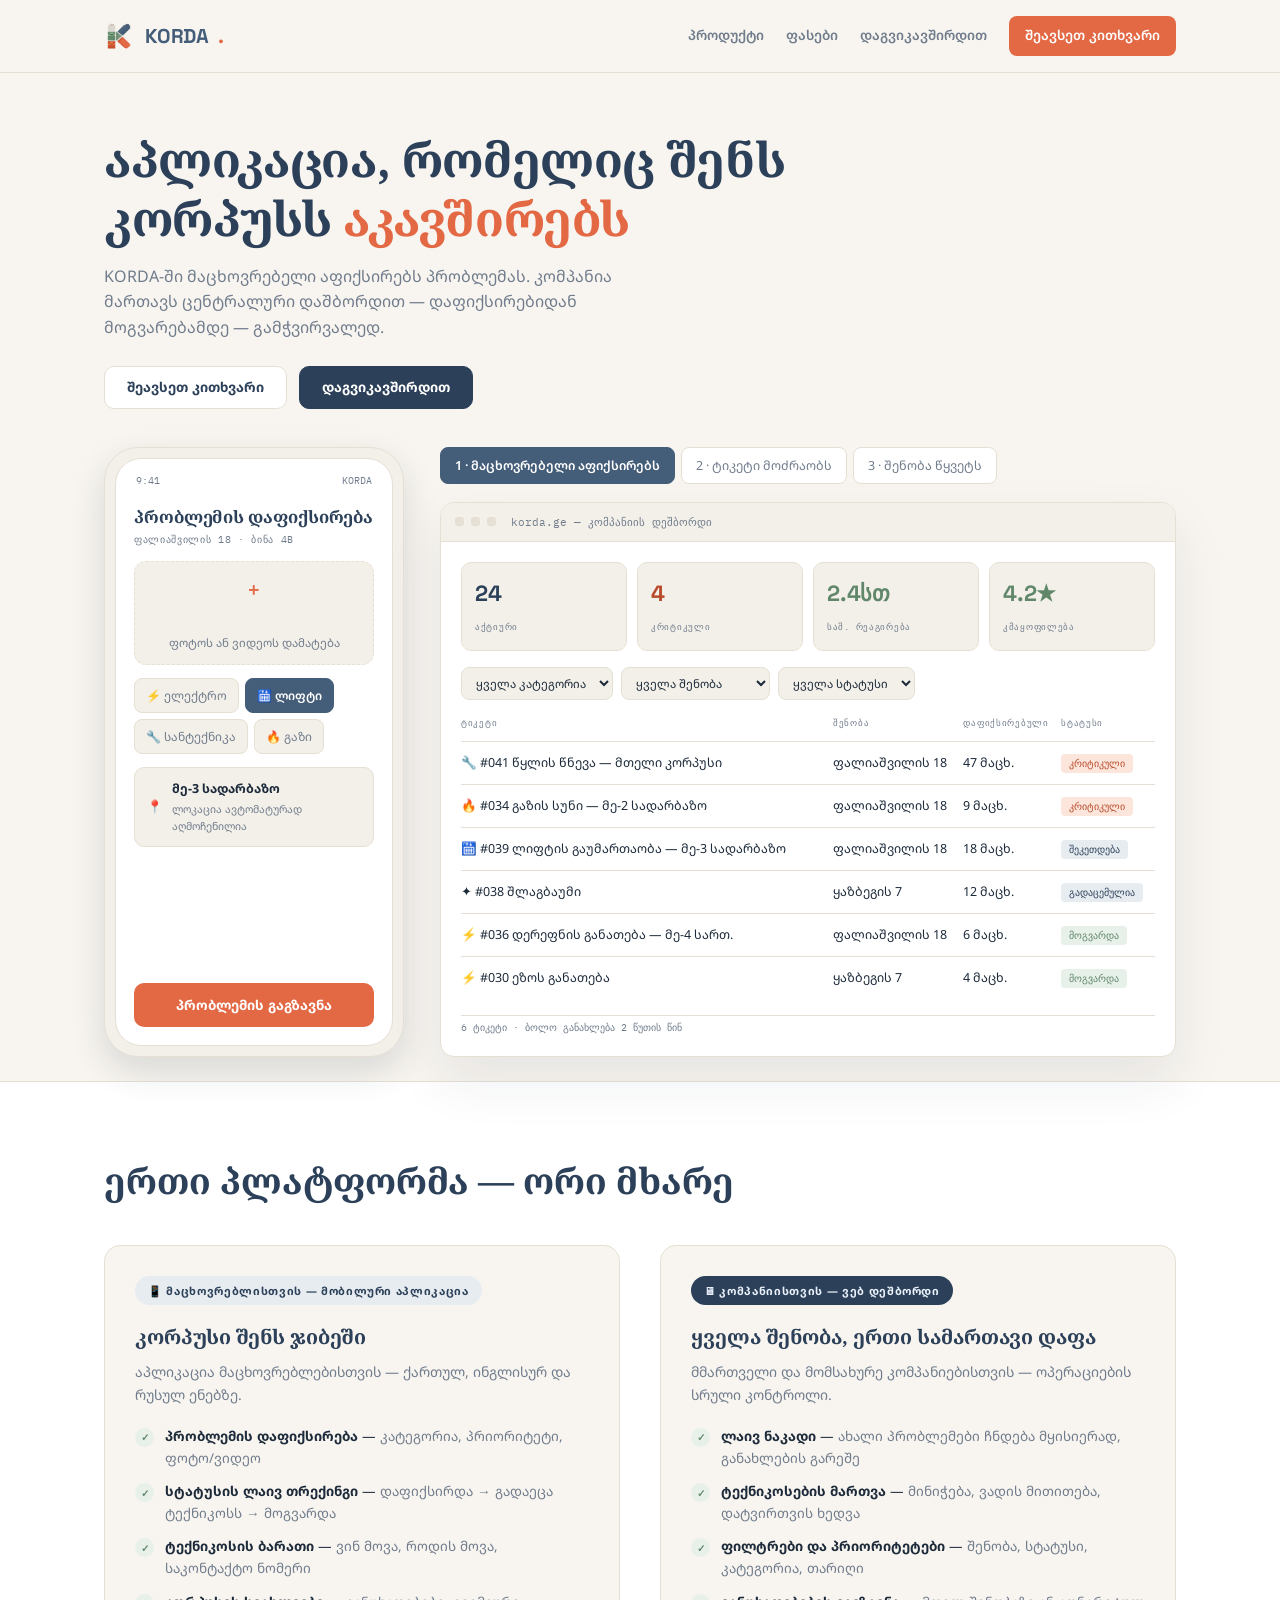
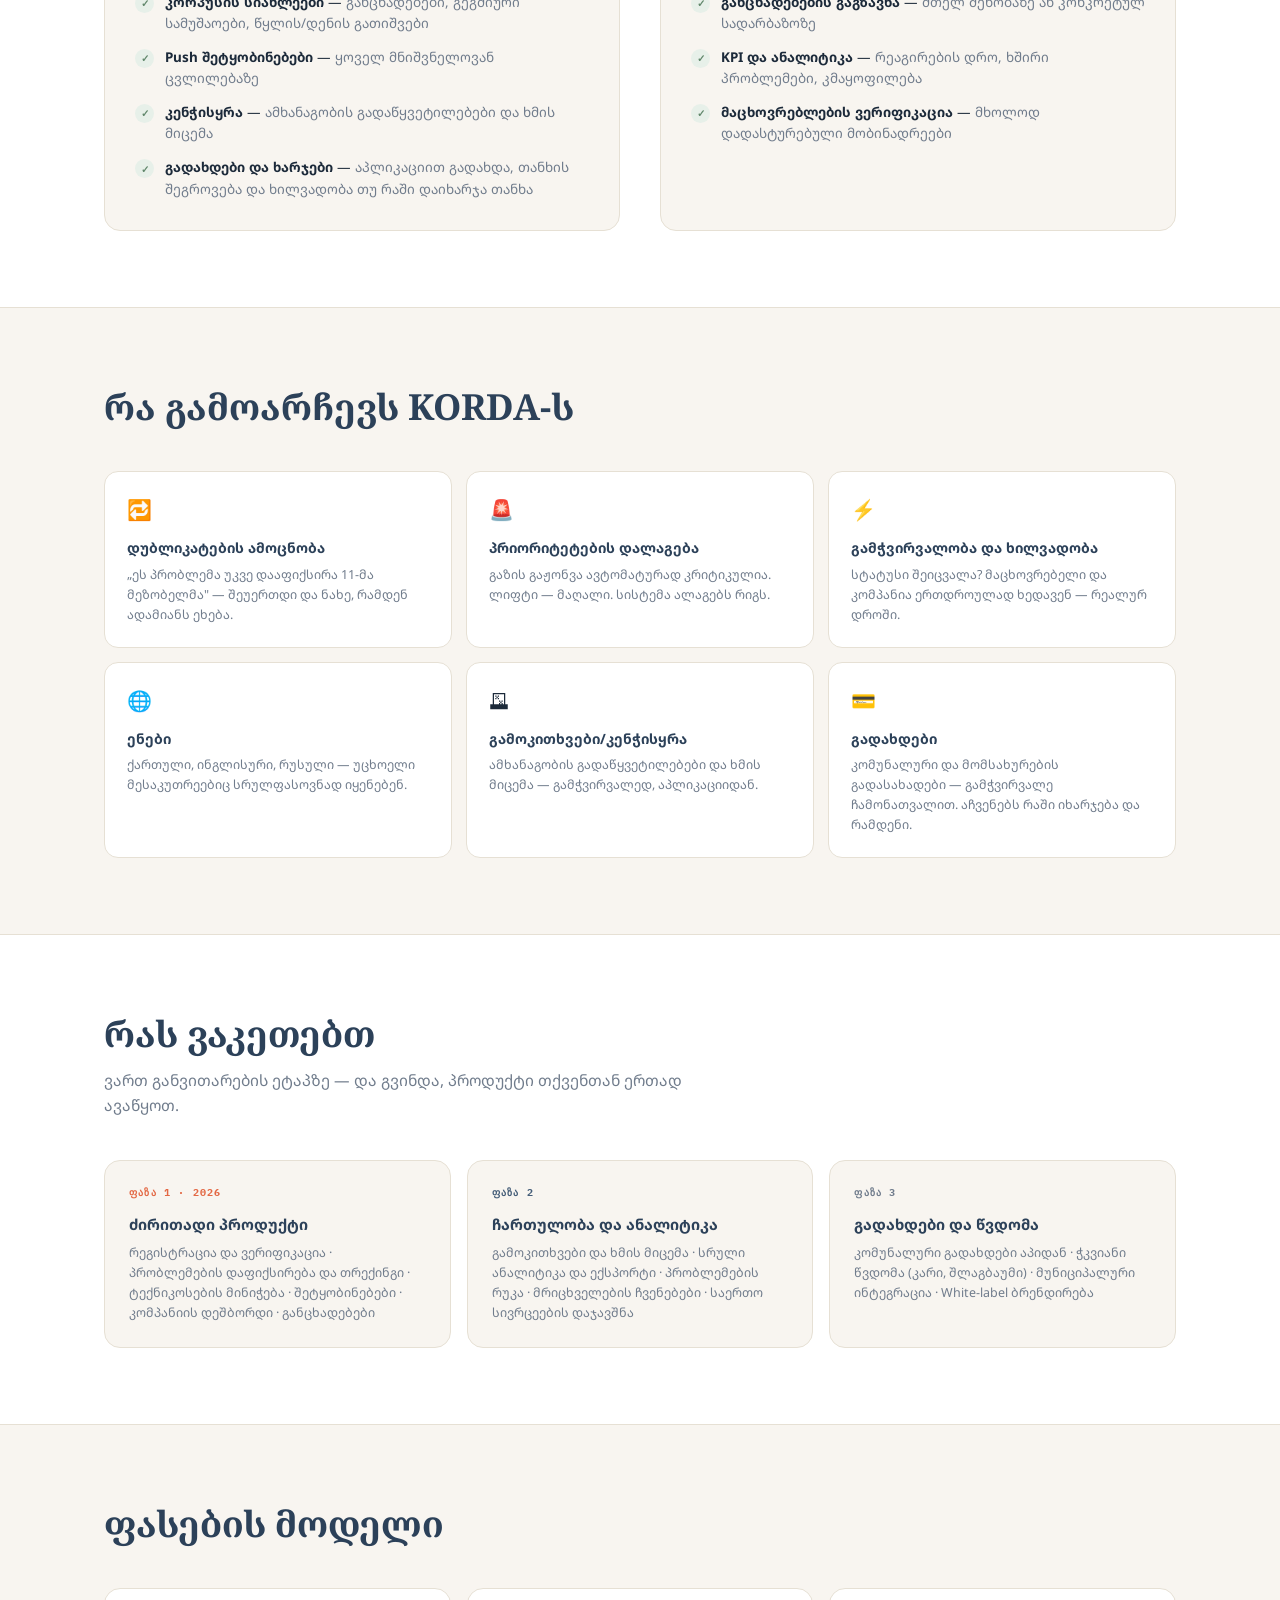
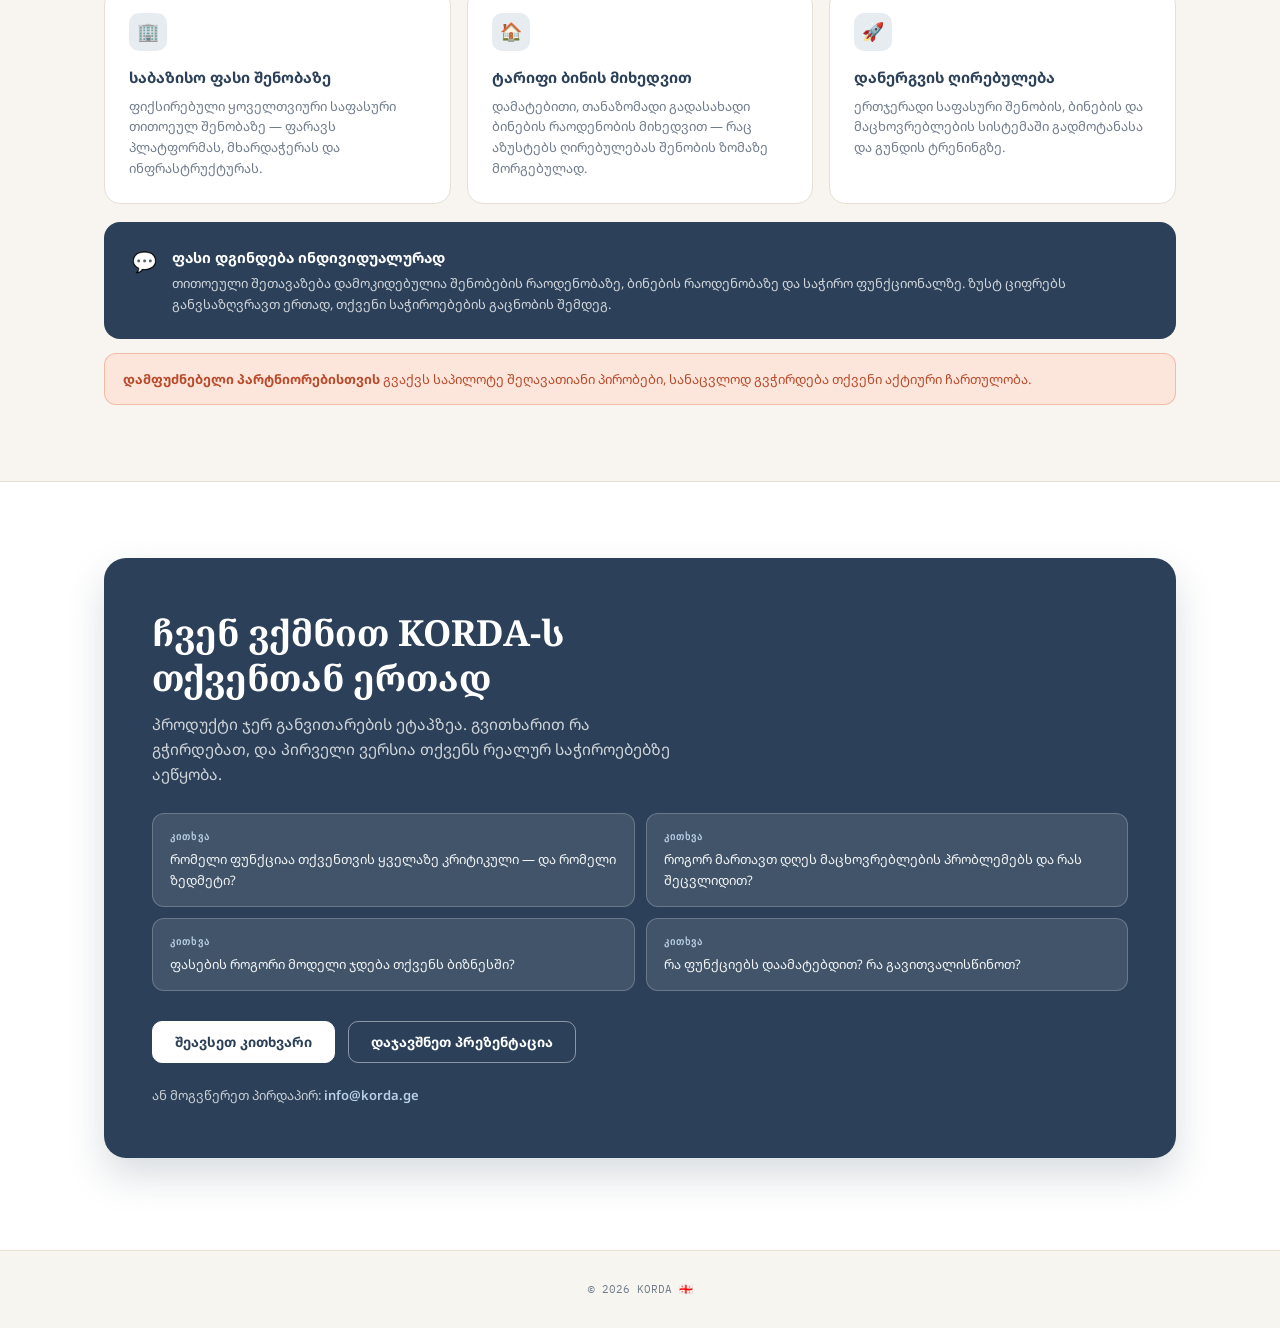
==== commit d08b2179: "upadate logo path" ====
--- a/index.html
+++ b/index.html
@@ -223,7 +223,7 @@
 <header>
   <div class="nav-inner">
     <a class="brand" href="#">
-      <img src="korda_logo2.png" alt="KORDA ლოგო">
+      <img src="img/korda_logo2.png" alt="KORDA ლოგო">
       <span class="brand-accent">KORDA</span><span class="brand-dot">.</span>
     </a>
     <div class="nav-links">
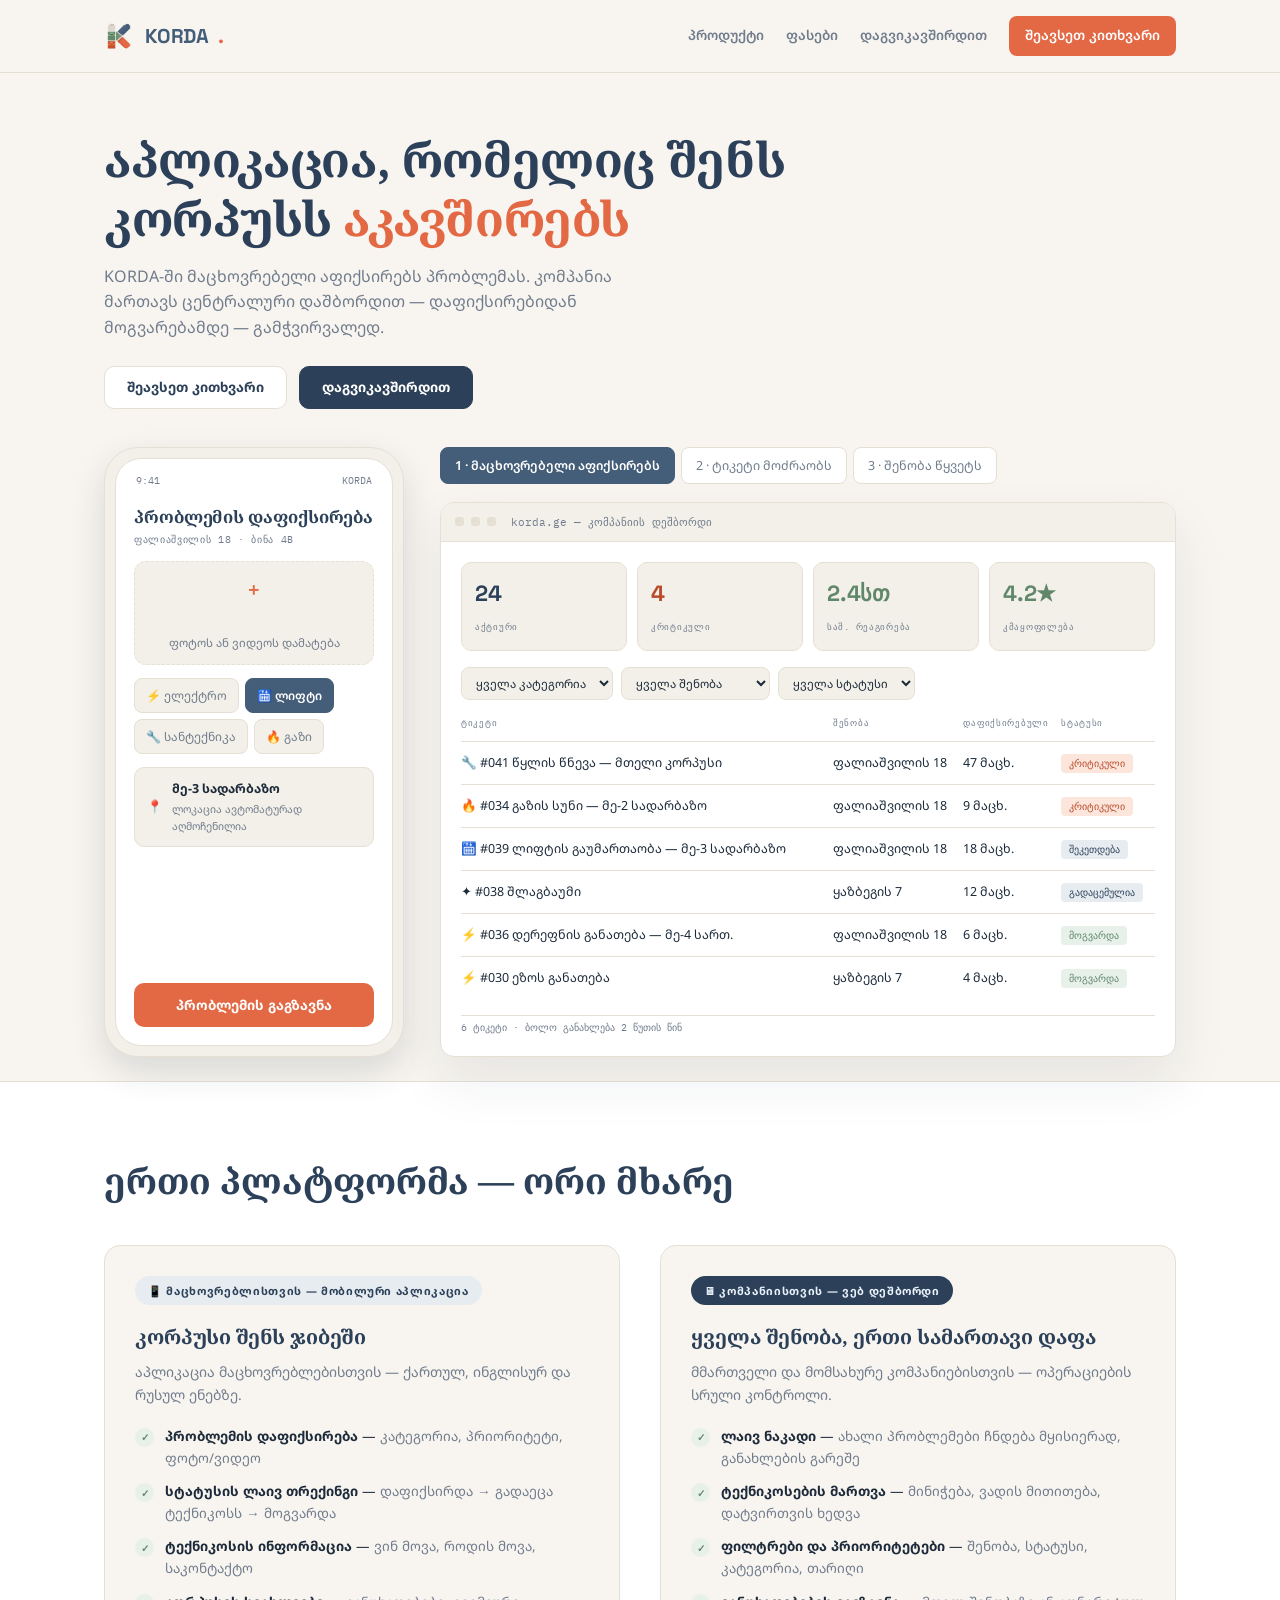
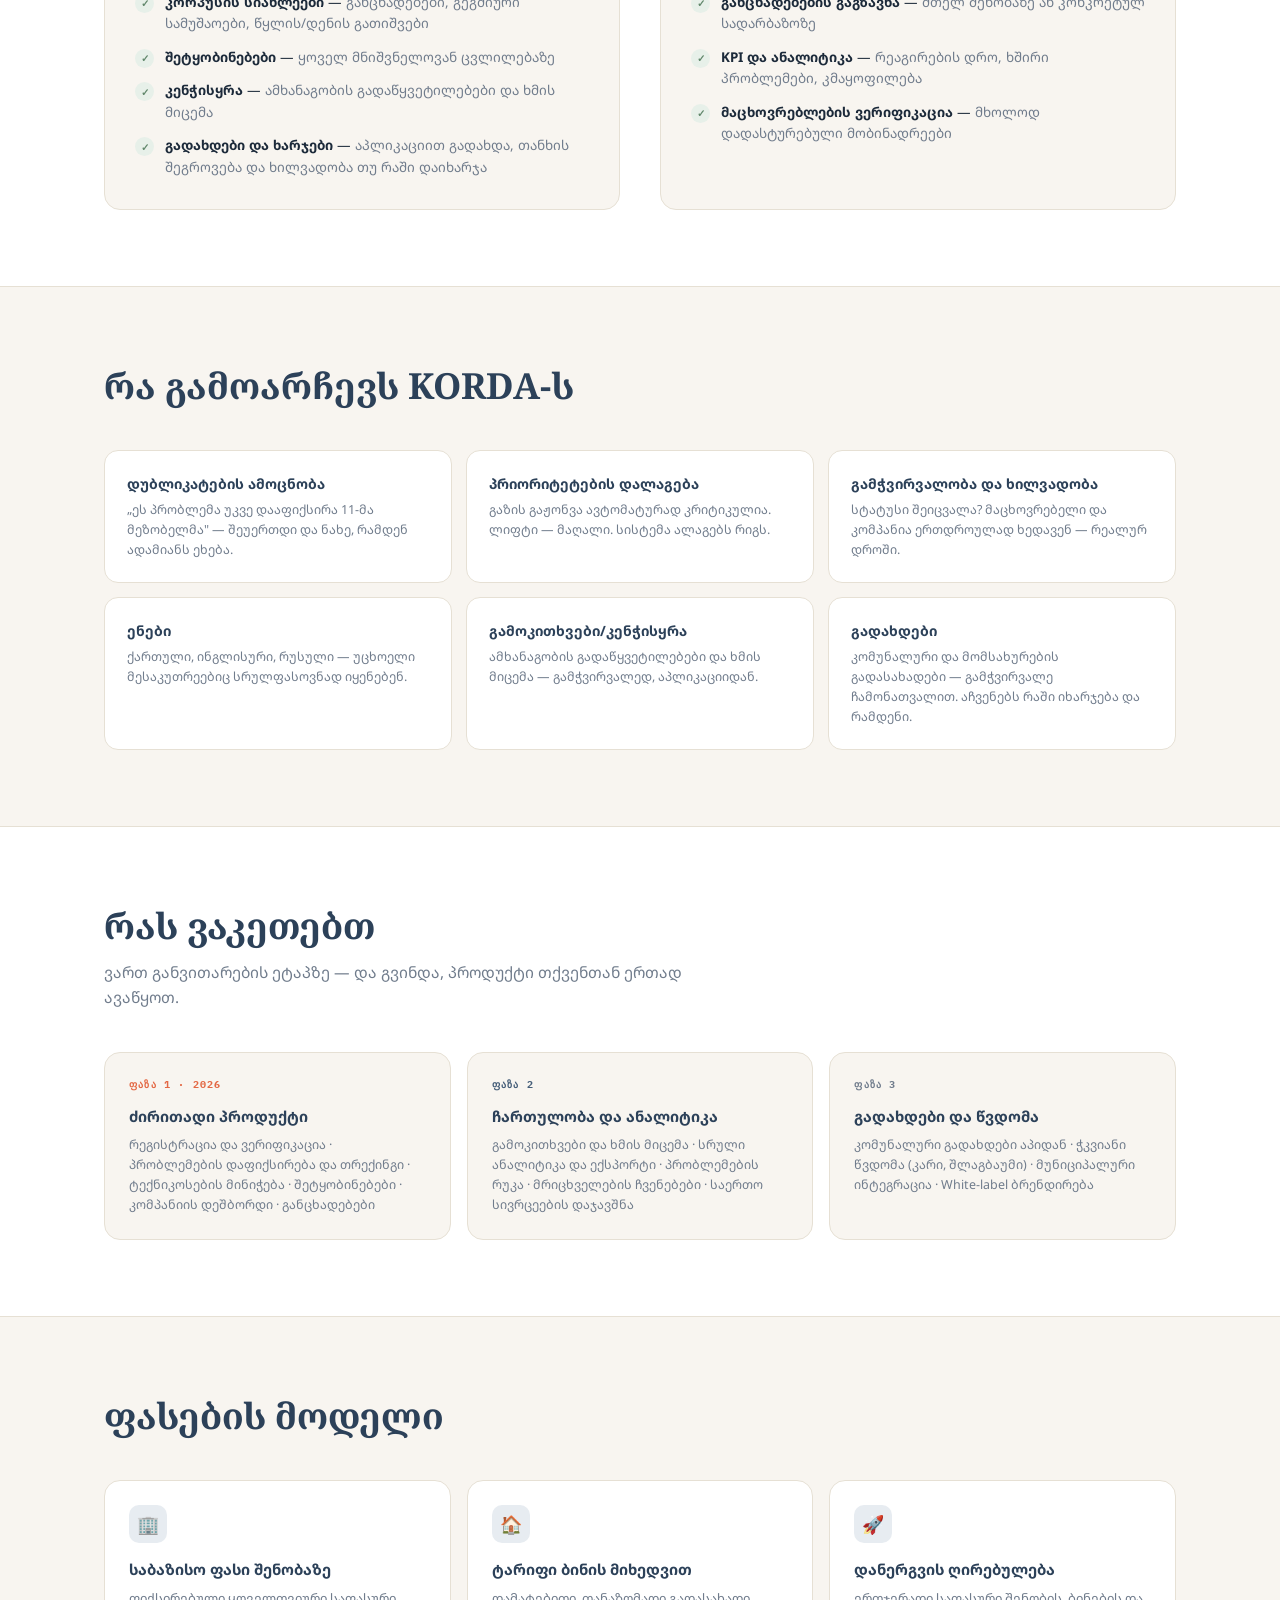
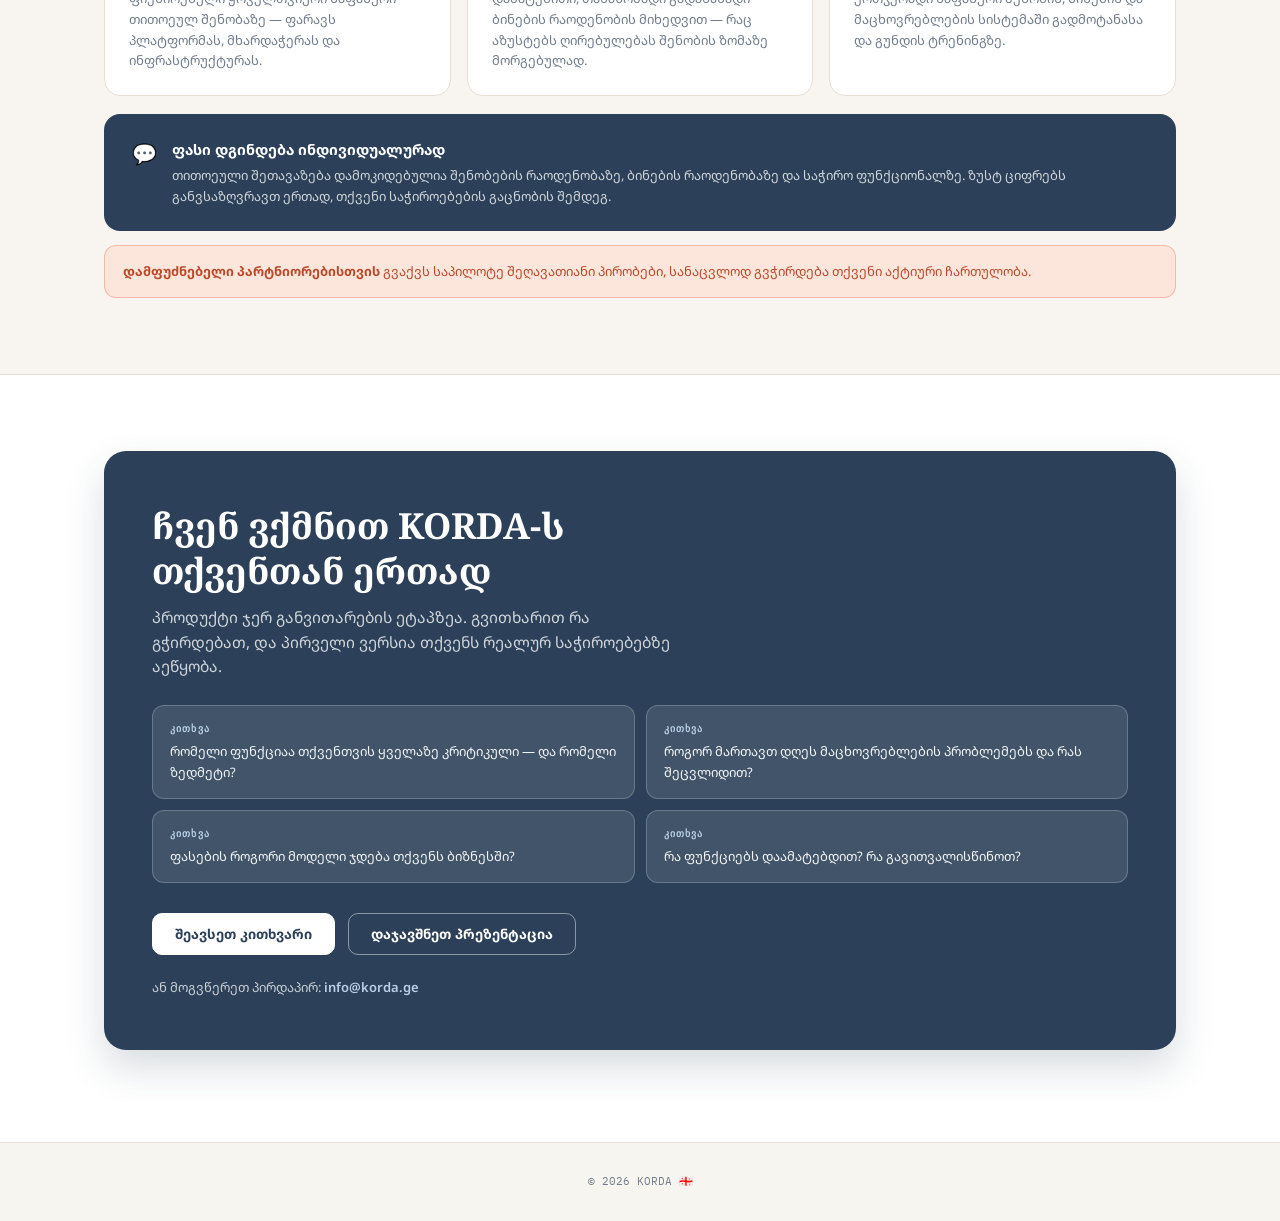
==== commit 4681a597: "Update feature descriptions for clarity and consistency in the footer section" ====
--- a/index.html
+++ b/index.html
@@ -4,7 +4,7 @@
 <meta charset="utf-8">
 <meta name="viewport" content="width=device-width, initial-scale=1">
 <title>KORDA .</title>
-<link rel="icon" href="korda_logo2.png" type="image/png">
+<link rel="icon" href="img/korda_logo2.png" type="image/png">
 <link rel="preconnect" href="https://fonts.googleapis.com">
 <link rel="preconnect" href="https://fonts.gstatic.com" crossorigin>
 <link href="https://fonts.googleapis.com/css2?family=Noto+Serif+Georgian:wght@600;700&family=Noto+Sans+Georgian:wght@400;500;600;700&family=Space+Grotesk:wght@500;700;800&family=IBM+Plex+Mono:wght@400;500&display=swap" rel="stylesheet">
@@ -364,11 +364,11 @@
         <ul class="feat-list">
           <li><span class="tick">✓</span><span><b>პრობლემის დაფიქსირება</b> — <span class="desc">კატეგორია, პრიორიტეტი, ფოტო/ვიდეო</span></span></li>
           <li><span class="tick">✓</span><span><b>სტატუსის ლაივ თრექინგი</b> — <span class="desc">დაფიქსირდა → გადაეცა ტექნიკოსს → მოგვარდა</span></span></li>
-          <li><span class="tick">✓</span><span><b>ტექნიკოსის ბარათი</b> — <span class="desc">ვინ მოვა, როდის მოვა, საკონტაქტო ნომერი</span></span></li>
+          <li><span class="tick">✓</span><span><b>ტექნიკოსის ინფორმაცია</b> — <span class="desc">ვინ მოვა, როდის მოვა, საკონტაქტო</span></span></li>
           <li><span class="tick">✓</span><span><b>კორპუსის სიახლეები</b> — <span class="desc">განცხადებები, გეგმიური სამუშაოები, წყლის/დენის გათიშვები</span></span></li>
-          <li><span class="tick">✓</span><span><b>Push შეტყობინებები</b> — <span class="desc">ყოველ მნიშვნელოვან ცვლილებაზე</span></span></li>
+          <li><span class="tick">✓</span><span><b>შეტყობინებები</b> — <span class="desc">ყოველ მნიშვნელოვან ცვლილებაზე</span></span></li>
           <li><span class="tick">✓</span><span><b>კენჭისყრა</b> — <span class="desc">ამხანაგობის გადაწყვეტილებები და ხმის მიცემა</span></span></li>
-          <li><span class="tick">✓</span><span><b>გადახდები და ხარჯები</b> — <span class="desc">აპლიკაციით გადახდა, თანხის შეგროვება და ხილვადობა თუ რაში დაიხარჯა თანხა</span></span></li>
+          <li><span class="tick">✓</span><span><b>გადახდები და ხარჯები</b> — <span class="desc">აპლიკაციით გადახდა, თანხის შეგროვება და ხილვადობა თუ რაში დაიხარჯა</span></span></li>
         </ul>
       </div>
       <div class="side-card">
@@ -395,12 +395,12 @@
       <h2>რა გამოარჩევს KORDA-ს</h2>
     </div>
     <div class="smart-grid">
-      <div class="smart-card"><span class="ic">🔁</span><b>დუბლიკატების ამოცნობა</b><p>„ეს პრობლემა უკვე დააფიქსირა 11-მა მეზობელმა" — შეუერთდი და ნახე, რამდენ ადამიანს ეხება.</p></div>
-      <div class="smart-card"><span class="ic">🚨</span><b>პრიორიტეტების დალაგება</b><p>გაზის გაჟონვა ავტომატურად კრიტიკულია. ლიფტი — მაღალი. სისტემა ალაგებს რიგს.</p></div>
-      <div class="smart-card"><span class="ic">⚡</span><b>გამჭვირვალობა და ხილვადობა</b><p>სტატუსი შეიცვალა? მაცხოვრებელი და კომპანია ერთდროულად ხედავენ — რეალურ დროში.</p></div>
-      <div class="smart-card"><span class="ic">🌐</span><b>ენები</b><p>ქართული, ინგლისური, რუსული — უცხოელი მესაკუთრეებიც სრულფასოვნად იყენებენ.</p></div>
-      <div class="smart-card"><span class="ic">🗳</span><b>გამოკითხვები/კენჭისყრა</b><p>ამხანაგობის გადაწყვეტილებები და ხმის მიცემა — გამჭვირვალედ, აპლიკაციიდან.</p></div>
-      <div class="smart-card"><span class="ic">💳</span><b>გადახდები</b><p>კომუნალური და მომსახურების გადასახადები — გამჭვირვალე ჩამონათვალით. აჩვენებს რაში იხარჯება და რამდენი.</p></div>
+      <div class="smart-card"><b>დუბლიკატების ამოცნობა</b><p>„ეს პრობლემა უკვე დააფიქსირა 11-მა მეზობელმა" — შეუერთდი და ნახე, რამდენ ადამიანს ეხება.</p></div>
+      <div class="smart-card"><b>პრიორიტეტების დალაგება</b><p>გაზის გაჟონვა ავტომატურად კრიტიკულია. ლიფტი — მაღალი. სისტემა ალაგებს რიგს.</p></div>
+      <div class="smart-card"><b>გამჭვირვალობა და ხილვადობა</b><p>სტატუსი შეიცვალა? მაცხოვრებელი და კომპანია ერთდროულად ხედავენ — რეალურ დროში.</p></div>
+      <div class="smart-card"><b>ენები</b><p>ქართული, ინგლისური, რუსული — უცხოელი მესაკუთრეებიც სრულფასოვნად იყენებენ.</p></div>
+      <div class="smart-card"><b>გამოკითხვები/კენჭისყრა</b><p>ამხანაგობის გადაწყვეტილებები და ხმის მიცემა — გამჭვირვალედ, აპლიკაციიდან.</p></div>
+      <div class="smart-card"><b>გადახდები</b><p>კომუნალური და მომსახურების გადასახადები — გამჭვირვალე ჩამონათვალით. აჩვენებს რაში იხარჯება და რამდენი.</p></div>
     </div>
   </div>
 </section>
